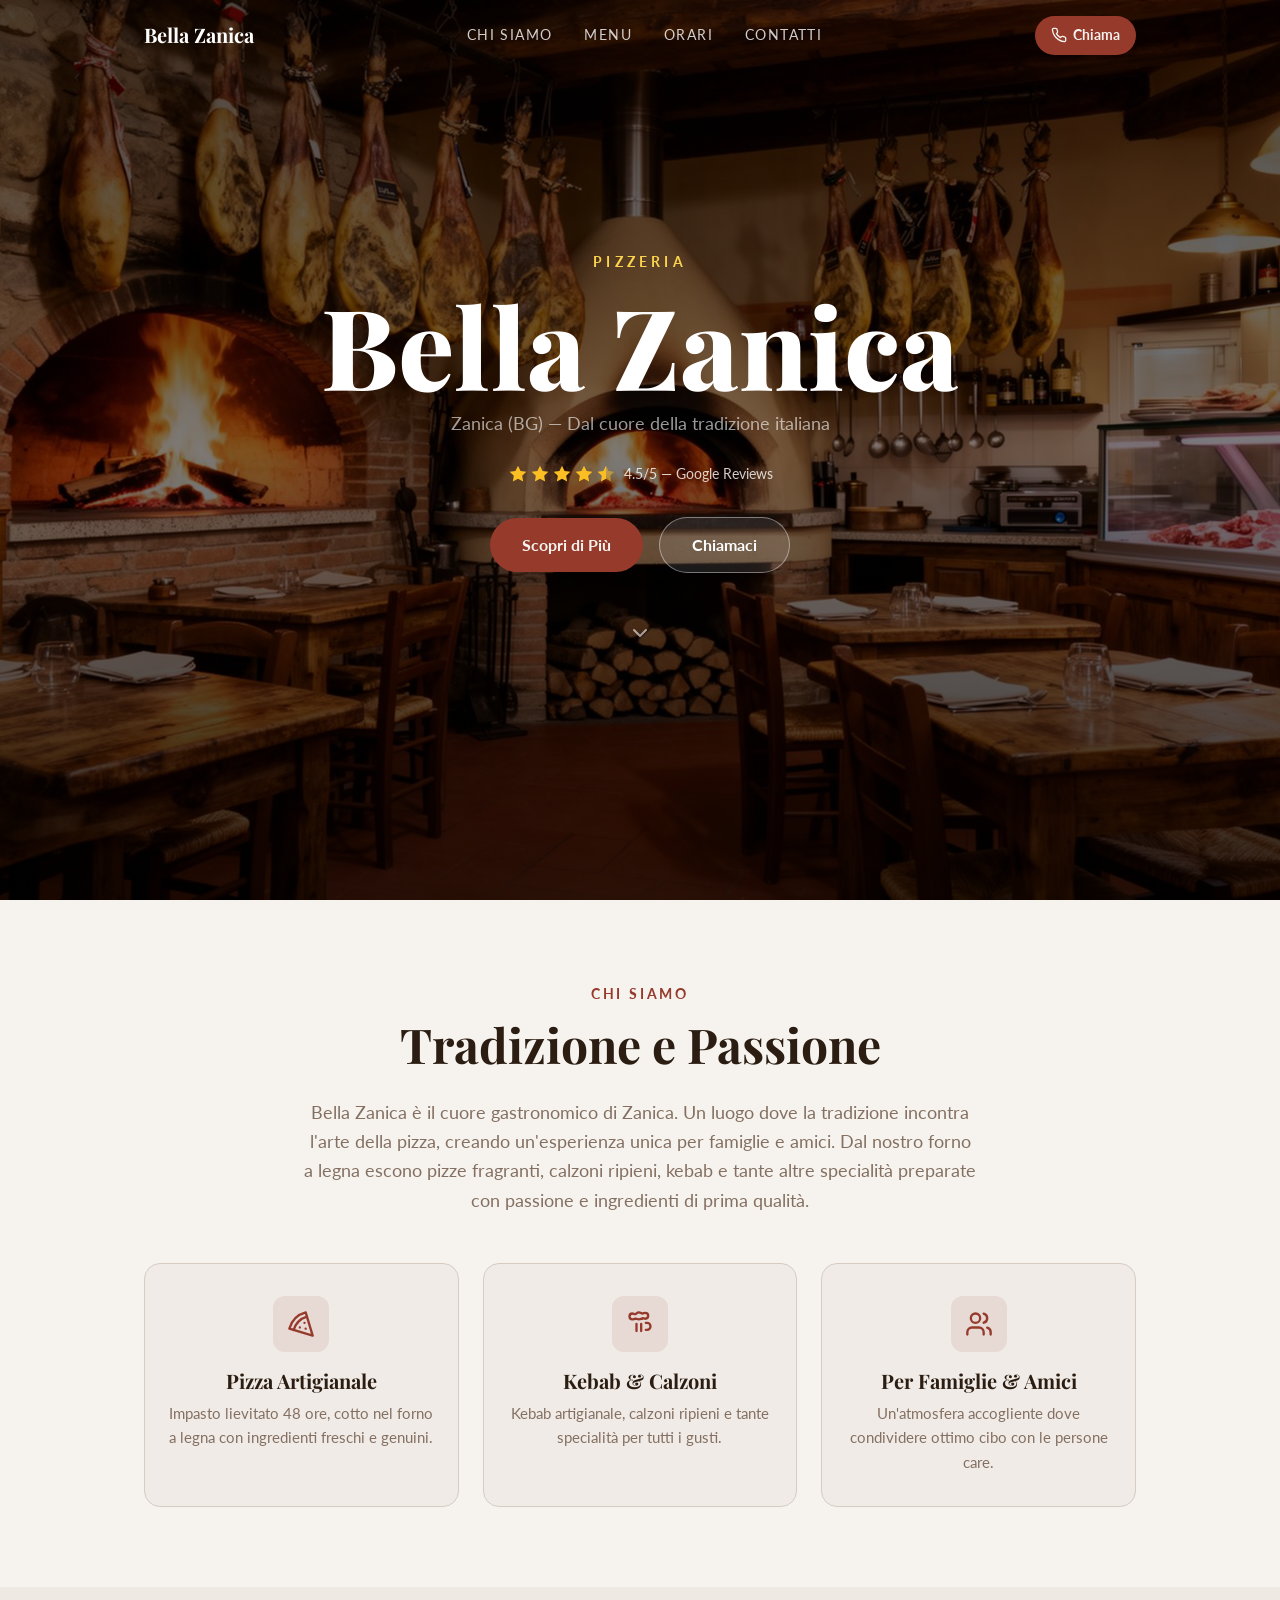
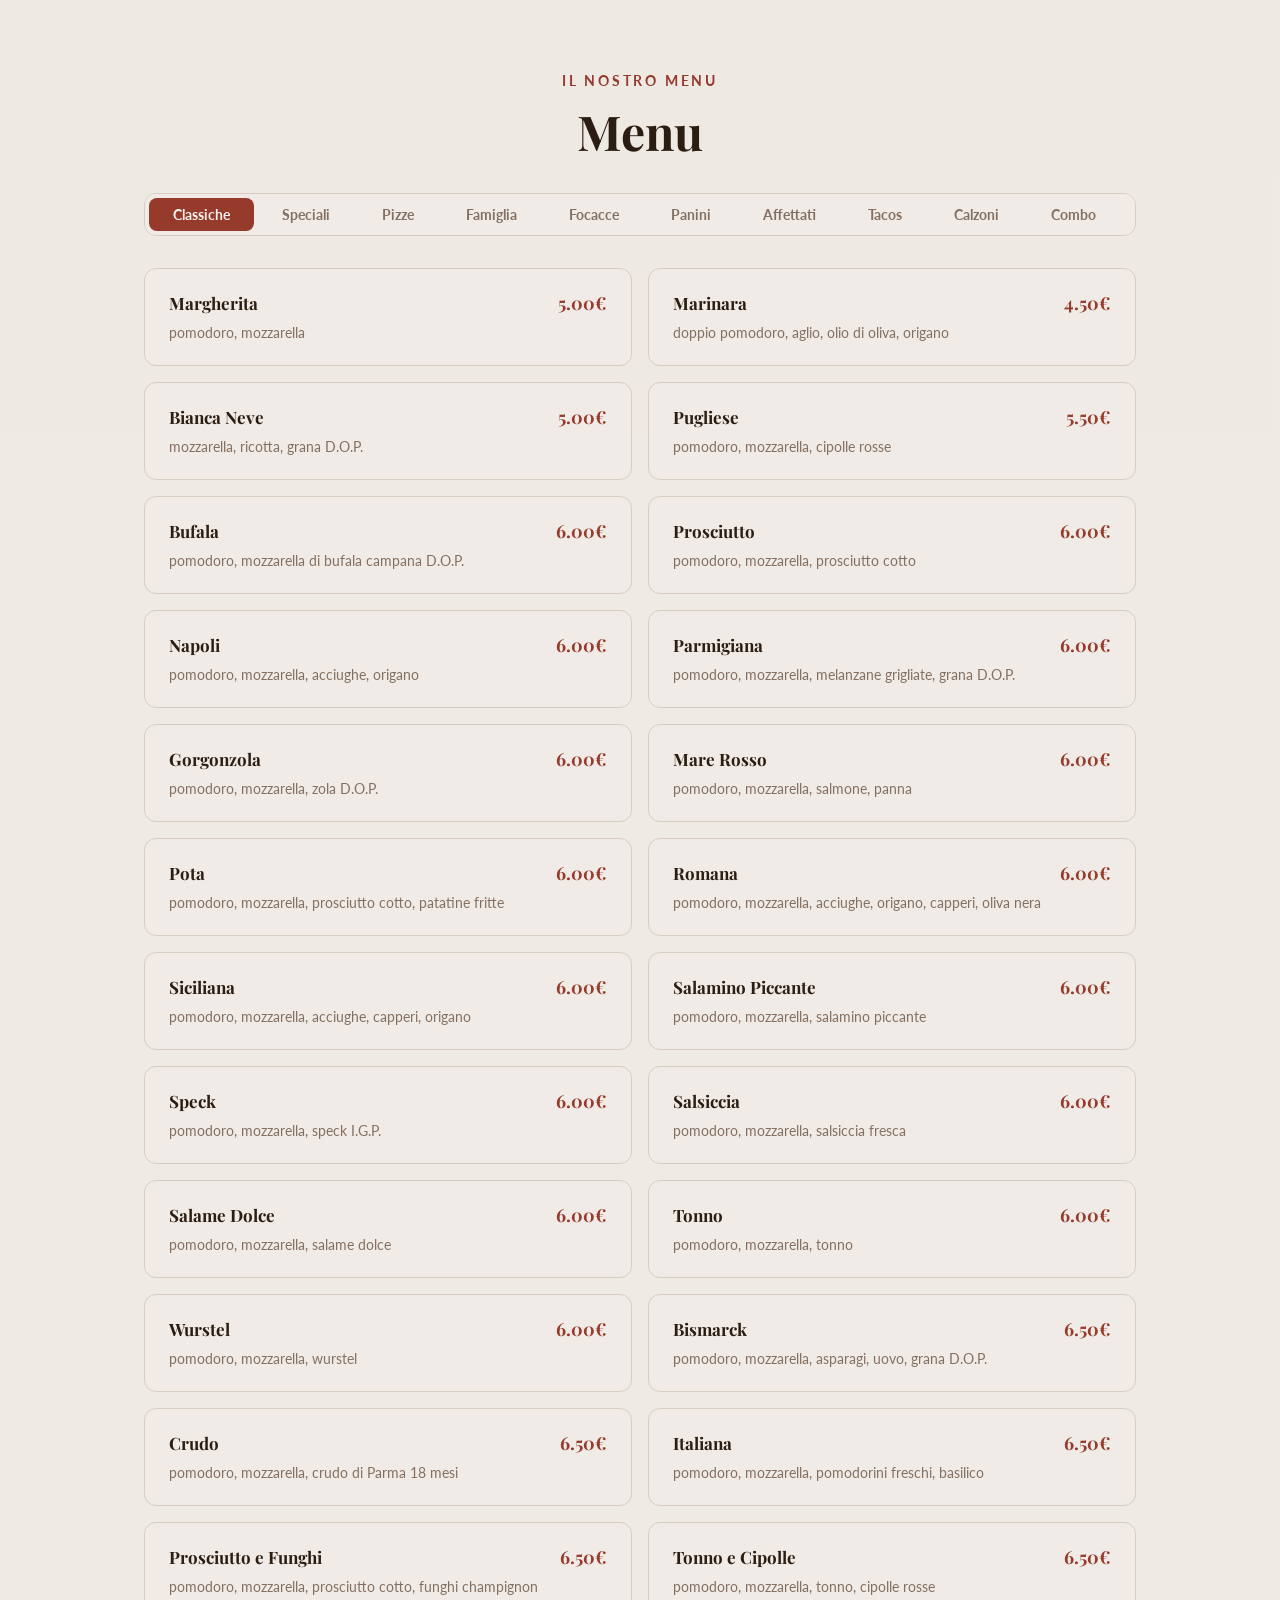
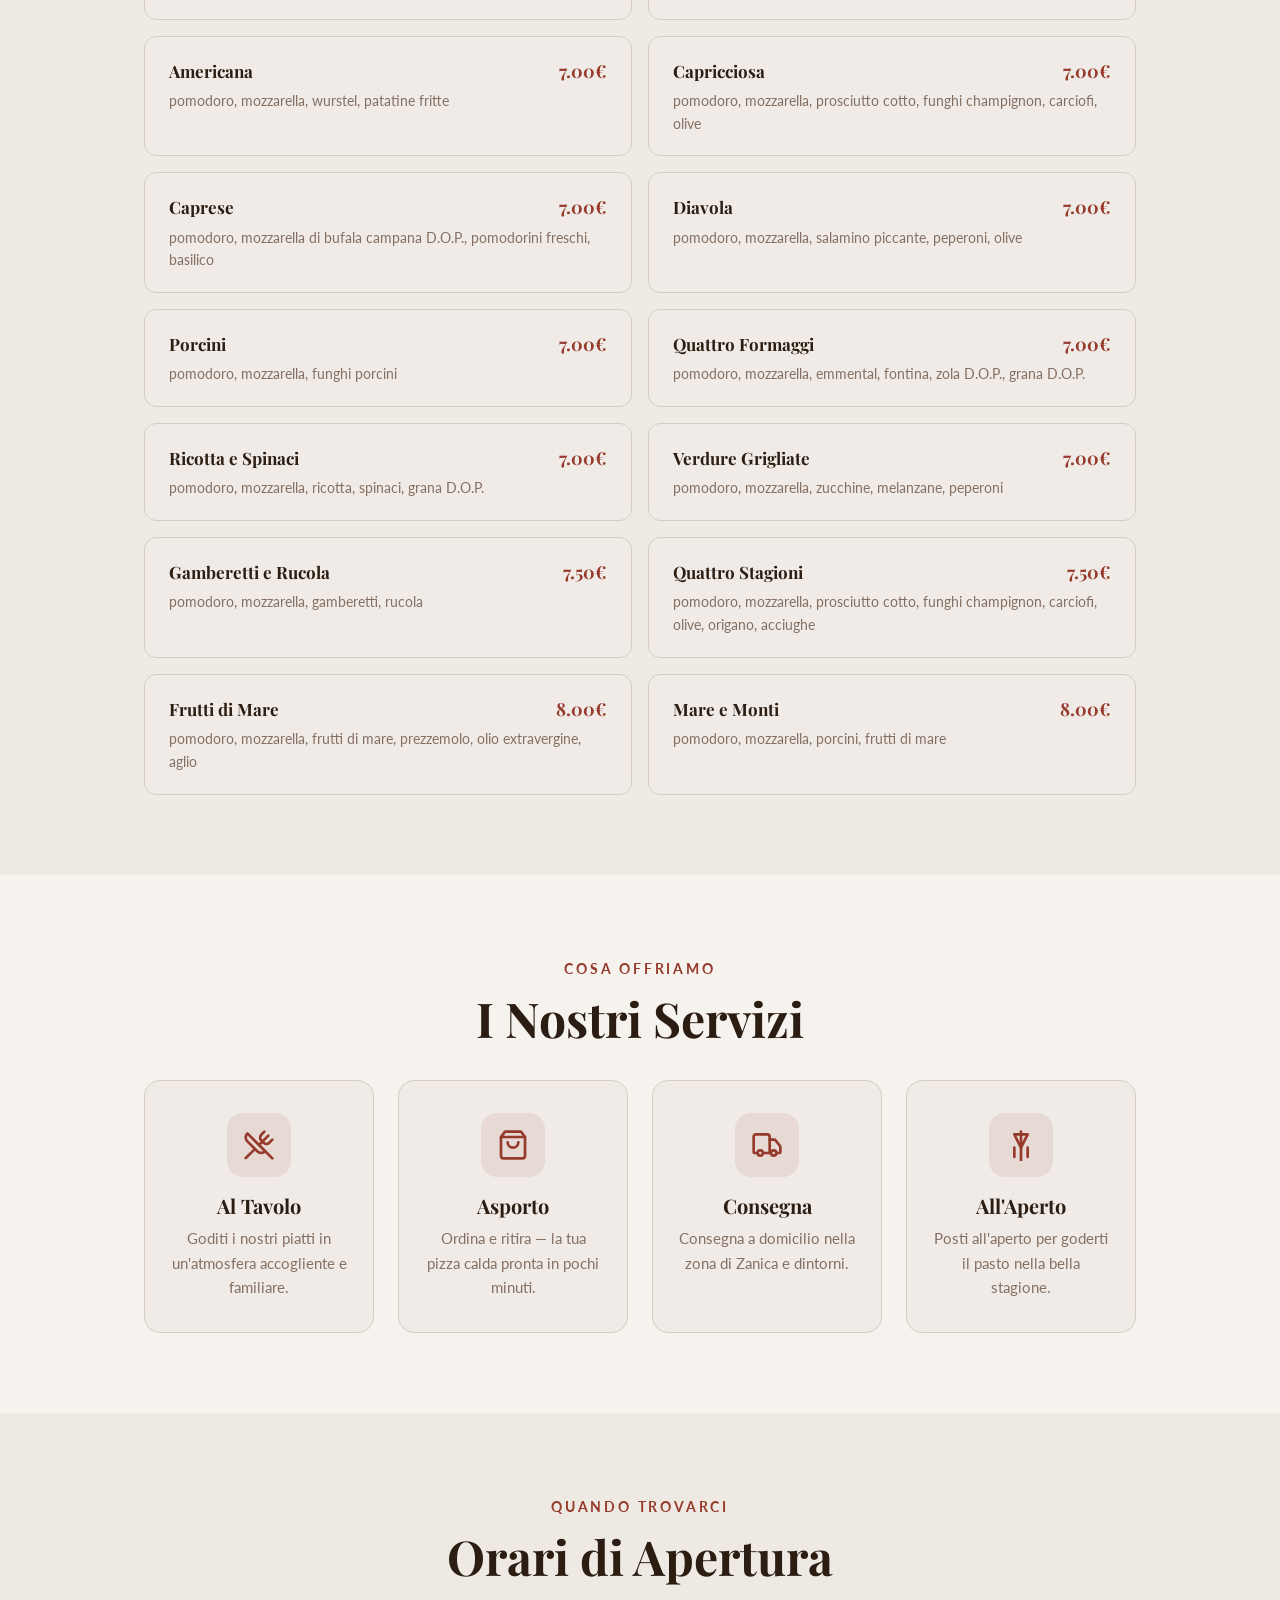
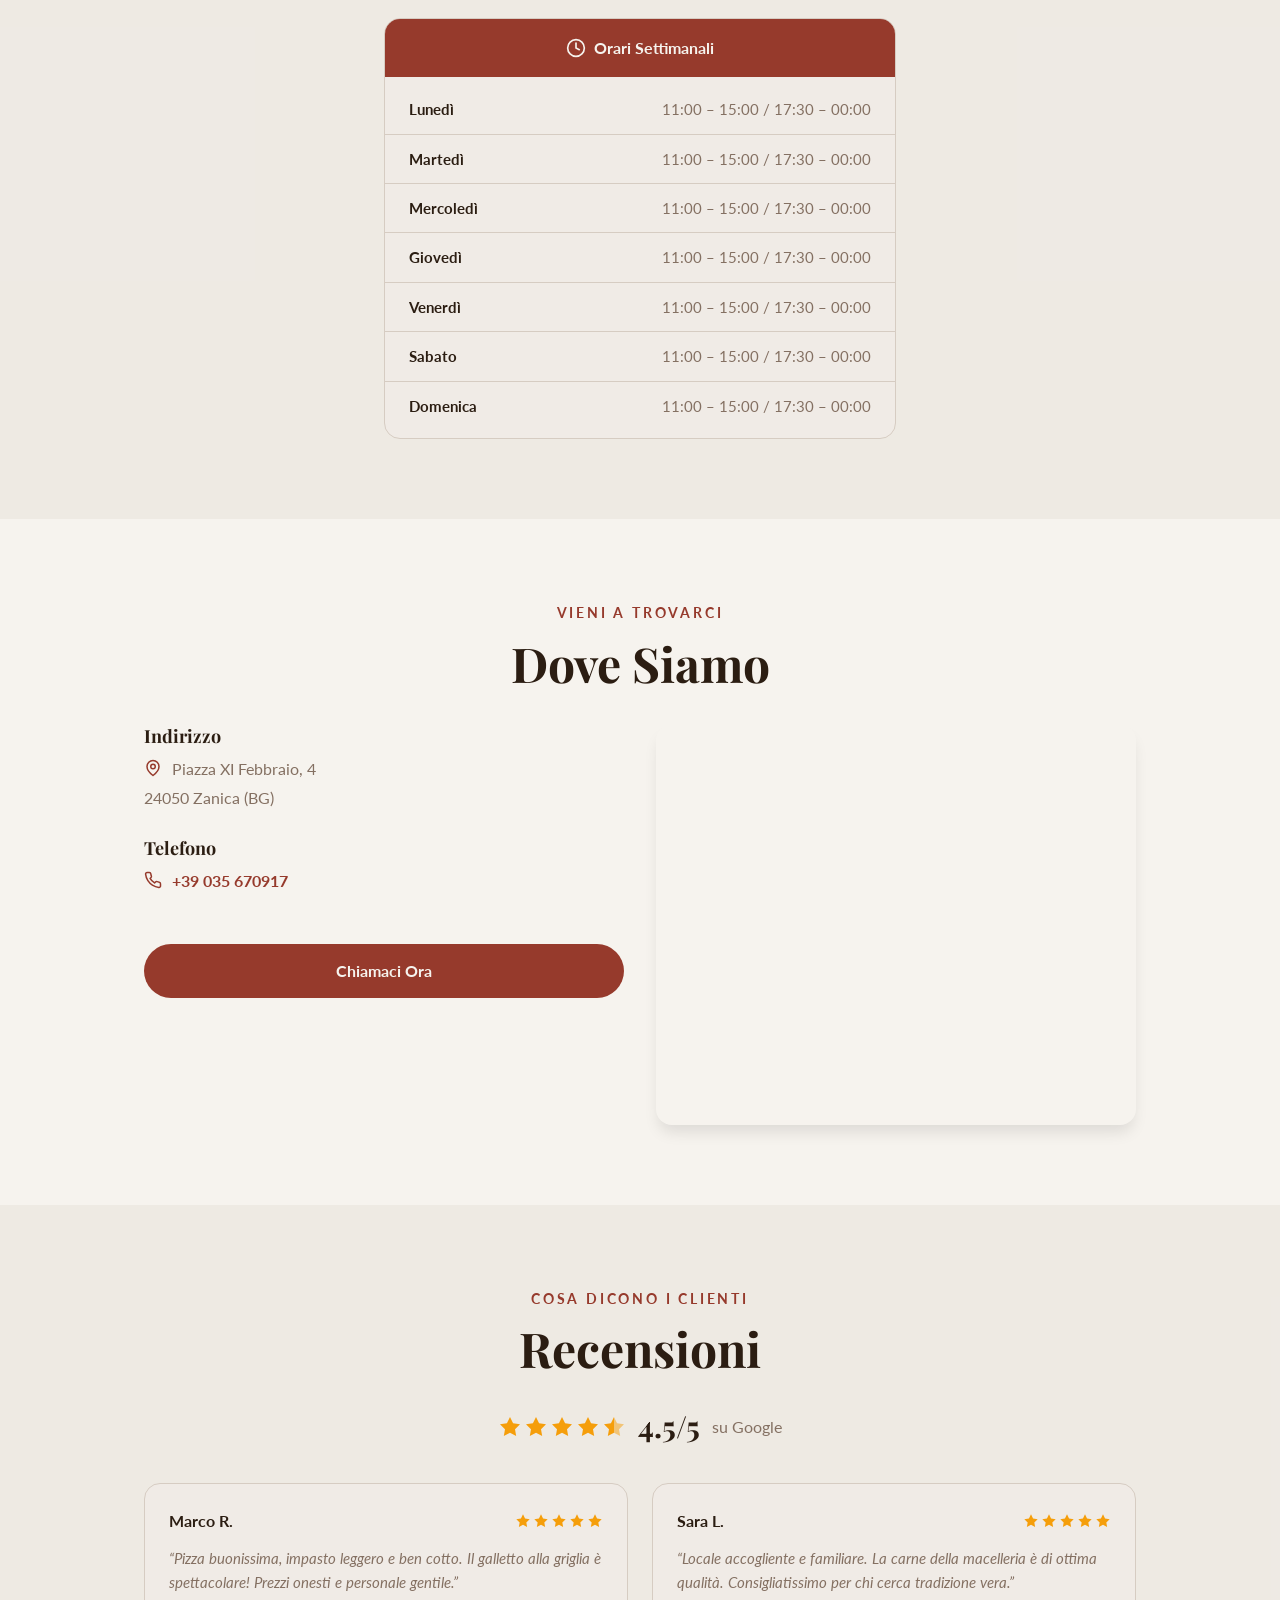
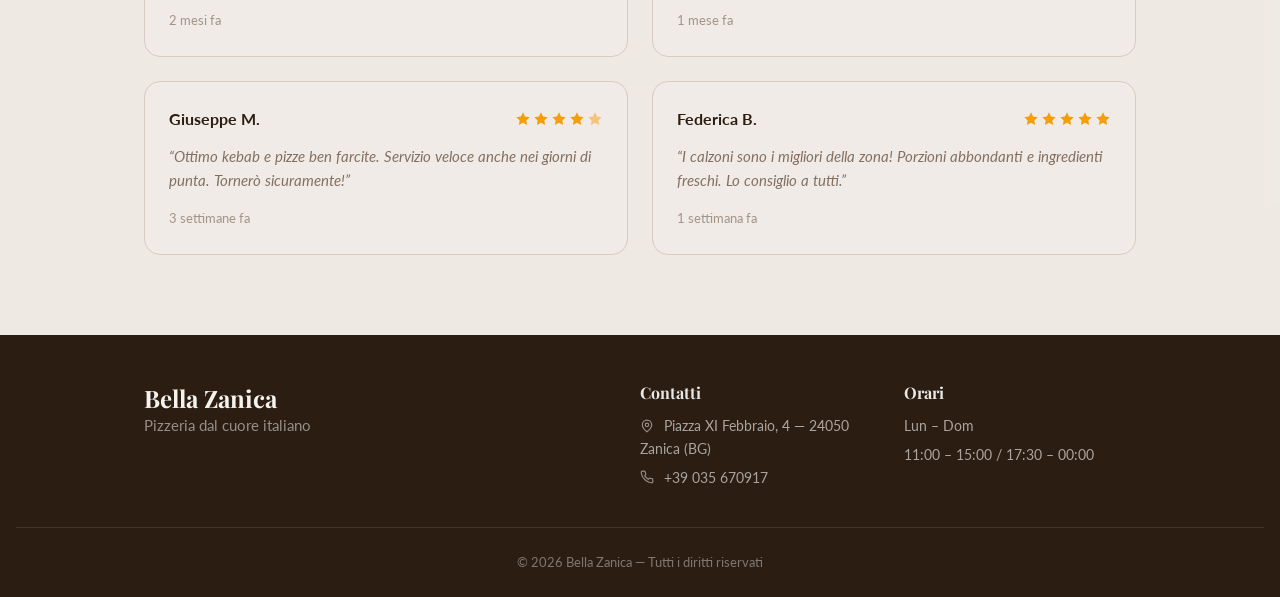
==== index.html @ 93f405da "Add full restaurant menu with 13 tabbed categories Includes pizze classiche, speciali, altre pizze, " ====
<!DOCTYPE html>
<html lang="it">
<head>
  <meta charset="UTF-8" />
  <meta name="viewport" content="width=device-width, initial-scale=1.0" />
  <title>Bella Zanica — Pizzeria a Zanica (BG)</title>
  <meta name="description" content="Bella Zanica: pizzeria a Zanica (BG). Pizza artigianale, kebab, calzoni e specialità italiane. Tel: 035 670917">
  <meta name="author" content="Bella Zanica" />
  <link rel="canonical" href="https://lapiazzettazanica.it" />
  <meta property="og:type" content="website" />
  <meta property="og:title" content="Bella Zanica — Pizzeria a Zanica (BG)">
  <meta property="og:description" content="Bella Zanica: pizzeria a Zanica (BG). Pizza artigianale, kebab, calzoni e specialità italiane. Tel: 035 670917">
  <meta name="twitter:card" content="summary_large_image" />
  <meta name="twitter:title" content="Bella Zanica — Pizzeria a Zanica (BG)">
  <meta name="twitter:description" content="Bella Zanica: pizzeria a Zanica (BG). Pizza artigianale, kebab, calzoni e specialità italiane. Tel: 035 670917">

  <script type="application/ld+json">
  {
    "@context": "https://schema.org",
    "@type": "Restaurant",
    "name": "Bella Zanica",
    "address": {
      "@type": "PostalAddress",
      "streetAddress": "Piazza XI Febbraio, 4",
      "addressLocality": "Zanica",
      "postalCode": "24050",
      "addressRegion": "BG",
      "addressCountry": "IT"
    },
    "telephone": "+39035670917",
    "servesCuisine": ["Italian", "Pizza", "Kebab", "Calzone"],
    "priceRange": "€",
    "aggregateRating": {
      "@type": "AggregateRating",
      "ratingValue": "4.5",
      "bestRating": "5",
      "ratingCount": "150"
    }
  }
  </script>

  <link rel="preconnect" href="https://fonts.googleapis.com">
  <link rel="preconnect" href="https://fonts.gstatic.com" crossorigin>
  <link href="https://fonts.googleapis.com/css2?family=Playfair+Display:ital,wght@0,400;0,600;0,700;0,800;1,400;1,600&family=Lato:wght@300;400;700&display=swap" rel="stylesheet">
  <link rel="stylesheet" href="styles.css">
</head>
<body>
  <!-- Navbar -->
  <nav id="navbar">
    <div class="nav-container">
      <a href="#" class="nav-brand">Bella Zanica</a>
      <div class="nav-links" id="nav-links">
        <a href="#chi-siamo">Chi Siamo</a>
        <a href="#menu">Menu</a>
        <a href="#orari">Orari</a>
        <a href="#contatti">Contatti</a>
      </div>
      <a href="tel:+39035670917" class="nav-cta">
        <svg xmlns="http://www.w3.org/2000/svg" width="16" height="16" viewBox="0 0 24 24" fill="none" stroke="currentColor" stroke-width="2" stroke-linecap="round" stroke-linejoin="round"><path d="M22 16.92v3a2 2 0 0 1-2.18 2 19.79 19.79 0 0 1-8.63-3.07 19.5 19.5 0 0 1-6-6 19.79 19.79 0 0 1-3.07-8.67A2 2 0 0 1 4.11 2h3a2 2 0 0 1 2 1.72 12.84 12.84 0 0 0 .7 2.81 2 2 0 0 1-.45 2.11L8.09 9.91a16 16 0 0 0 6 6l1.27-1.27a2 2 0 0 1 2.11-.45 12.84 12.84 0 0 0 2.81.7A2 2 0 0 1 22 16.92z"/></svg>
        Chiama
      </a>
      <button class="nav-hamburger" id="nav-hamburger" aria-label="Menu">
        <svg xmlns="http://www.w3.org/2000/svg" width="24" height="24" viewBox="0 0 24 24" fill="none" stroke="currentColor" stroke-width="2" stroke-linecap="round" stroke-linejoin="round" id="hamburger-icon"><line x1="4" x2="20" y1="12" y2="12"/><line x1="4" x2="20" y1="6" y2="6"/><line x1="4" x2="20" y1="18" y2="18"/></svg>
        <svg xmlns="http://www.w3.org/2000/svg" width="24" height="24" viewBox="0 0 24 24" fill="none" stroke="currentColor" stroke-width="2" stroke-linecap="round" stroke-linejoin="round" id="close-icon" style="display:none"><path d="M18 6 6 18"/><path d="m6 6 12 12"/></svg>
      </button>
    </div>
    <!-- Mobile Menu -->
    <div class="mobile-menu" id="mobile-menu">
      <a href="#chi-siamo" onclick="closeMobileMenu()">Chi Siamo</a>
      <a href="#menu" onclick="closeMobileMenu()">Menu</a>
      <a href="#orari" onclick="closeMobileMenu()">Orari</a>
      <a href="#contatti" onclick="closeMobileMenu()">Contatti</a>
      <a href="tel:+39035670917" class="mobile-cta" onclick="closeMobileMenu()">
        <svg xmlns="http://www.w3.org/2000/svg" width="16" height="16" viewBox="0 0 24 24" fill="none" stroke="currentColor" stroke-width="2" stroke-linecap="round" stroke-linejoin="round"><path d="M22 16.92v3a2 2 0 0 1-2.18 2 19.79 19.79 0 0 1-8.63-3.07 19.5 19.5 0 0 1-6-6 19.79 19.79 0 0 1-3.07-8.67A2 2 0 0 1 4.11 2h3a2 2 0 0 1 2 1.72 12.84 12.84 0 0 0 .7 2.81 2 2 0 0 1-.45 2.11L8.09 9.91a16 16 0 0 0 6 6l1.27-1.27a2 2 0 0 1 2.11-.45 12.84 12.84 0 0 0 2.81.7A2 2 0 0 1 22 16.92z"/></svg>
        Chiama Ora
      </a>
    </div>
  </nav>

  <!-- Hero Section -->
  <section id="hero" style="background-image: url('hero-bg.jpg');">
    <div class="hero-overlay"></div>
    <div class="hero-content">
      <span class="hero-eyebrow">Pizzeria</span>
      <h1 class="hero-title">Bella Zanica</h1>
      <p class="hero-location">Zanica (BG) &mdash; Dal cuore della tradizione italiana</p>
      <div class="hero-rating">
        <div class="stars">
          <svg class="star-icon filled" viewBox="0 0 24 24"><polygon points="12 2 15.09 8.26 22 9.27 17 14.14 18.18 21.02 12 17.77 5.82 21.02 7 14.14 2 9.27 8.91 8.26 12 2"/></svg>
          <svg class="star-icon filled" viewBox="0 0 24 24"><polygon points="12 2 15.09 8.26 22 9.27 17 14.14 18.18 21.02 12 17.77 5.82 21.02 7 14.14 2 9.27 8.91 8.26 12 2"/></svg>
          <svg class="star-icon filled" viewBox="0 0 24 24"><polygon points="12 2 15.09 8.26 22 9.27 17 14.14 18.18 21.02 12 17.77 5.82 21.02 7 14.14 2 9.27 8.91 8.26 12 2"/></svg>
          <svg class="star-icon filled" viewBox="0 0 24 24"><polygon points="12 2 15.09 8.26 22 9.27 17 14.14 18.18 21.02 12 17.77 5.82 21.02 7 14.14 2 9.27 8.91 8.26 12 2"/></svg>
          <svg class="star-icon half" viewBox="0 0 24 24"><defs><linearGradient id="half-star"><stop offset="50%" stop-color="#fbbf24"/><stop offset="50%" stop-color="#fbbf2480"/></linearGradient></defs><polygon fill="url(#half-star)" points="12 2 15.09 8.26 22 9.27 17 14.14 18.18 21.02 12 17.77 5.82 21.02 7 14.14 2 9.27 8.91 8.26 12 2"/></svg>
        </div>
        <span>4.5/5 &mdash; Google Reviews</span>
      </div>
      <div class="hero-buttons">
        <a href="#chi-siamo" class="btn btn-primary btn-lg">Scopri di Pi&ugrave;</a>
        <a href="tel:+39035670917" class="btn btn-outline btn-lg">Chiamaci</a>
      </div>
      <a href="#chi-siamo" class="hero-scroll-down" aria-label="Scorri">
        <svg xmlns="http://www.w3.org/2000/svg" width="24" height="24" viewBox="0 0 24 24" fill="none" stroke="currentColor" stroke-width="2" stroke-linecap="round" stroke-linejoin="round"><path d="m6 9 6 6 6-6"/></svg>
      </a>
    </div>
  </section>

  <!-- Chi Siamo -->
  <section id="chi-siamo" class="section">
    <div class="container">
      <span class="eyebrow">Chi Siamo</span>
      <h2>Tradizione e Passione</h2>
      <p class="section-text">Bella Zanica &egrave; il cuore gastronomico di Zanica. Un luogo dove la tradizione incontra l'arte della pizza, creando un'esperienza unica per famiglie e amici. Dal nostro forno a legna escono pizze fragranti, calzoni ripieni, kebab e tante altre specialit&agrave; preparate con passione e ingredienti di prima qualit&agrave;.</p>
      <div class="features-grid">
        <div class="feature-card">
          <div class="feature-icon">
            <svg xmlns="http://www.w3.org/2000/svg" width="28" height="28" viewBox="0 0 24 24" fill="none" stroke="currentColor" stroke-width="2" stroke-linecap="round" stroke-linejoin="round"><path d="M15 11h.01"/><path d="M11 15h.01"/><path d="M16 16h.01"/><path d="m2 16 20 6-6-20A20 20 0 0 0 2 16"/><path d="M5.71 17.11a17.04 17.04 0 0 1 11.4-11.4"/></svg>
          </div>
          <h3>Pizza Artigianale</h3>
          <p>Impasto lievitato 48 ore, cotto nel forno a legna con ingredienti freschi e genuini.</p>
        </div>
        <div class="feature-card">
          <div class="feature-icon">
            <svg xmlns="http://www.w3.org/2000/svg" width="28" height="28" viewBox="0 0 24 24" fill="none" stroke="currentColor" stroke-width="2" stroke-linecap="round" stroke-linejoin="round"><path d="M17 11h1a3 3 0 0 1 0 6h-1"/><path d="M9 12v6"/><path d="M13 12v6"/><path d="M14 7.5c-1 0-1.44.5-3 .5s-2-.5-3-.5-1.72.5-2.5.5a2.5 2.5 0 0 1 0-5c.78 0 1.57.5 2.5.5S9.44 2 11 2s2 1 3 1 1.5-.5 2.5-.5a2.5 2.5 0 0 1 0 5c-1 0-1.5-.5-2.5-.5Z"/></svg>
          </div>
          <h3>Kebab &amp; Calzoni</h3>
          <p>Kebab artigianale, calzoni ripieni e tante specialit&agrave; per tutti i gusti.</p>
        </div>
        <div class="feature-card">
          <div class="feature-icon">
            <svg xmlns="http://www.w3.org/2000/svg" width="28" height="28" viewBox="0 0 24 24" fill="none" stroke="currentColor" stroke-width="2" stroke-linecap="round" stroke-linejoin="round"><path d="M16 21v-2a4 4 0 0 0-4-4H6a4 4 0 0 0-4 4v2"/><circle cx="9" cy="7" r="4"/><path d="M22 21v-2a4 4 0 0 0-3-3.87"/><path d="M16 3.13a4 4 0 0 1 0 7.75"/></svg>
          </div>
          <h3>Per Famiglie &amp; Amici</h3>
          <p>Un'atmosfera accogliente dove condividere ottimo cibo con le persone care.</p>
        </div>
      </div>
    </div>
  </section>

  <!-- Menu -->
  <section id="menu" class="section section-muted">
    <div class="container">
      <span class="eyebrow">Il Nostro Menu</span>
      <h2>Menu</h2>
      <div class="tabs">
        <div class="tab-list tab-list-scroll">
          <button class="tab-btn active" data-tab="classiche">Classiche</button>
          <button class="tab-btn" data-tab="speciali">Speciali</button>
          <button class="tab-btn" data-tab="pizze">Pizze</button>
          <button class="tab-btn" data-tab="famiglia">Famiglia</button>
          <button class="tab-btn" data-tab="focacce">Focacce</button>
          <button class="tab-btn" data-tab="panini">Panini</button>
          <button class="tab-btn" data-tab="affettati">Affettati</button>
          <button class="tab-btn" data-tab="tacos">Tacos</button>
          <button class="tab-btn" data-tab="calzoni">Calzoni</button>
          <button class="tab-btn" data-tab="combo">Combo</button>
          <button class="tab-btn" data-tab="fritture">Fritture</button>
          <button class="tab-btn" data-tab="dessert">Dessert</button>
          <button class="tab-btn" data-tab="bibite">Bibite</button>
        </div>

        <!-- Pizze Classiche -->
        <div class="tab-content active" id="tab-classiche">
          <div class="menu-grid">
            <div class="menu-item">
              <div class="menu-item-header"><h4>Margherita</h4><span class="menu-price">5.00&euro;</span></div>
              <p>pomodoro, mozzarella</p>
            </div>
            <div class="menu-item">
              <div class="menu-item-header"><h4>Marinara</h4><span class="menu-price">4.50&euro;</span></div>
              <p>doppio pomodoro, aglio, olio di oliva, origano</p>
            </div>
            <div class="menu-item">
              <div class="menu-item-header"><h4>Bianca Neve</h4><span class="menu-price">5.00&euro;</span></div>
              <p>mozzarella, ricotta, grana D.O.P.</p>
            </div>
            <div class="menu-item">
              <div class="menu-item-header"><h4>Pugliese</h4><span class="menu-price">5.50&euro;</span></div>
              <p>pomodoro, mozzarella, cipolle rosse</p>
            </div>
            <div class="menu-item">
              <div class="menu-item-header"><h4>Bufala</h4><span class="menu-price">6.00&euro;</span></div>
              <p>pomodoro, mozzarella di bufala campana D.O.P.</p>
            </div>
            <div class="menu-item">
              <div class="menu-item-header"><h4>Prosciutto</h4><span class="menu-price">6.00&euro;</span></div>
              <p>pomodoro, mozzarella, prosciutto cotto</p>
            </div>
            <div class="menu-item">
              <div class="menu-item-header"><h4>Napoli</h4><span class="menu-price">6.00&euro;</span></div>
              <p>pomodoro, mozzarella, acciughe, origano</p>
            </div>
            <div class="menu-item">
              <div class="menu-item-header"><h4>Parmigiana</h4><span class="menu-price">6.00&euro;</span></div>
              <p>pomodoro, mozzarella, melanzane grigliate, grana D.O.P.</p>
            </div>
            <div class="menu-item">
              <div class="menu-item-header"><h4>Gorgonzola</h4><span class="menu-price">6.00&euro;</span></div>
              <p>pomodoro, mozzarella, zola D.O.P.</p>
            </div>
            <div class="menu-item">
              <div class="menu-item-header"><h4>Mare Rosso</h4><span class="menu-price">6.00&euro;</span></div>
              <p>pomodoro, mozzarella, salmone, panna</p>
            </div>
            <div class="menu-item">
              <div class="menu-item-header"><h4>Pota</h4><span class="menu-price">6.00&euro;</span></div>
              <p>pomodoro, mozzarella, prosciutto cotto, patatine fritte</p>
            </div>
            <div class="menu-item">
              <div class="menu-item-header"><h4>Romana</h4><span class="menu-price">6.00&euro;</span></div>
              <p>pomodoro, mozzarella, acciughe, origano, capperi, oliva nera</p>
            </div>
            <div class="menu-item">
              <div class="menu-item-header"><h4>Siciliana</h4><span class="menu-price">6.00&euro;</span></div>
              <p>pomodoro, mozzarella, acciughe, capperi, origano</p>
            </div>
            <div class="menu-item">
              <div class="menu-item-header"><h4>Salamino Piccante</h4><span class="menu-price">6.00&euro;</span></div>
              <p>pomodoro, mozzarella, salamino piccante</p>
            </div>
            <div class="menu-item">
              <div class="menu-item-header"><h4>Speck</h4><span class="menu-price">6.00&euro;</span></div>
              <p>pomodoro, mozzarella, speck I.G.P.</p>
            </div>
            <div class="menu-item">
              <div class="menu-item-header"><h4>Salsiccia</h4><span class="menu-price">6.00&euro;</span></div>
              <p>pomodoro, mozzarella, salsiccia fresca</p>
            </div>
            <div class="menu-item">
              <div class="menu-item-header"><h4>Salame Dolce</h4><span class="menu-price">6.00&euro;</span></div>
              <p>pomodoro, mozzarella, salame dolce</p>
            </div>
            <div class="menu-item">
              <div class="menu-item-header"><h4>Tonno</h4><span class="menu-price">6.00&euro;</span></div>
              <p>pomodoro, mozzarella, tonno</p>
            </div>
            <div class="menu-item">
              <div class="menu-item-header"><h4>Wurstel</h4><span class="menu-price">6.00&euro;</span></div>
              <p>pomodoro, mozzarella, wurstel</p>
            </div>
            <div class="menu-item">
              <div class="menu-item-header"><h4>Bismarck</h4><span class="menu-price">6.50&euro;</span></div>
              <p>pomodoro, mozzarella, asparagi, uovo, grana D.O.P.</p>
            </div>
            <div class="menu-item">
              <div class="menu-item-header"><h4>Crudo</h4><span class="menu-price">6.50&euro;</span></div>
              <p>pomodoro, mozzarella, crudo di Parma 18 mesi</p>
            </div>
            <div class="menu-item">
              <div class="menu-item-header"><h4>Italiana</h4><span class="menu-price">6.50&euro;</span></div>
              <p>pomodoro, mozzarella, pomodorini freschi, basilico</p>
            </div>
            <div class="menu-item">
              <div class="menu-item-header"><h4>Prosciutto e Funghi</h4><span class="menu-price">6.50&euro;</span></div>
              <p>pomodoro, mozzarella, prosciutto cotto, funghi champignon</p>
            </div>
            <div class="menu-item">
              <div class="menu-item-header"><h4>Tonno e Cipolle</h4><span class="menu-price">6.50&euro;</span></div>
              <p>pomodoro, mozzarella, tonno, cipolle rosse</p>
            </div>
            <div class="menu-item">
              <div class="menu-item-header"><h4>Americana</h4><span class="menu-price">7.00&euro;</span></div>
              <p>pomodoro, mozzarella, wurstel, patatine fritte</p>
            </div>
            <div class="menu-item">
              <div class="menu-item-header"><h4>Capricciosa</h4><span class="menu-price">7.00&euro;</span></div>
              <p>pomodoro, mozzarella, prosciutto cotto, funghi champignon, carciofi, olive</p>
            </div>
            <div class="menu-item">
              <div class="menu-item-header"><h4>Caprese</h4><span class="menu-price">7.00&euro;</span></div>
              <p>pomodoro, mozzarella di bufala campana D.O.P., pomodorini freschi, basilico</p>
            </div>
            <div class="menu-item">
              <div class="menu-item-header"><h4>Diavola</h4><span class="menu-price">7.00&euro;</span></div>
              <p>pomodoro, mozzarella, salamino piccante, peperoni, olive</p>
            </div>
            <div class="menu-item">
              <div class="menu-item-header"><h4>Porcini</h4><span class="menu-price">7.00&euro;</span></div>
              <p>pomodoro, mozzarella, funghi porcini</p>
            </div>
            <div class="menu-item">
              <div class="menu-item-header"><h4>Quattro Formaggi</h4><span class="menu-price">7.00&euro;</span></div>
              <p>pomodoro, mozzarella, emmental, fontina, zola D.O.P., grana D.O.P.</p>
            </div>
            <div class="menu-item">
              <div class="menu-item-header"><h4>Ricotta e Spinaci</h4><span class="menu-price">7.00&euro;</span></div>
              <p>pomodoro, mozzarella, ricotta, spinaci, grana D.O.P.</p>
            </div>
            <div class="menu-item">
              <div class="menu-item-header"><h4>Verdure Grigliate</h4><span class="menu-price">7.00&euro;</span></div>
              <p>pomodoro, mozzarella, zucchine, melanzane, peperoni</p>
            </div>
            <div class="menu-item">
              <div class="menu-item-header"><h4>Gamberetti e Rucola</h4><span class="menu-price">7.50&euro;</span></div>
              <p>pomodoro, mozzarella, gamberetti, rucola</p>
            </div>
            <div class="menu-item">
              <div class="menu-item-header"><h4>Quattro Stagioni</h4><span class="menu-price">7.50&euro;</span></div>
              <p>pomodoro, mozzarella, prosciutto cotto, funghi champignon, carciofi, olive, origano, acciughe</p>
            </div>
            <div class="menu-item">
              <div class="menu-item-header"><h4>Frutti di Mare</h4><span class="menu-price">8.00&euro;</span></div>
              <p>pomodoro, mozzarella, frutti di mare, prezzemolo, olio extravergine, aglio</p>
            </div>
            <div class="menu-item">
              <div class="menu-item-header"><h4>Mare e Monti</h4><span class="menu-price">8.00&euro;</span></div>
              <p>pomodoro, mozzarella, porcini, frutti di mare</p>
            </div>
          </div>
        </div>

        <!-- Pizze Speciali -->
        <div class="tab-content" id="tab-speciali">
          <div class="menu-grid">
            <div class="menu-item">
              <div class="menu-item-header"><h4>Bing</h4><span class="menu-price">6.00&euro;</span></div>
              <p>pomodoro, mozzarella, patatine fritte, ketchup</p>
            </div>
            <div class="menu-item">
              <div class="menu-item-header"><h4>Abate</h4><span class="menu-price">6.50&euro;</span></div>
              <p>pomodoro, mozzarella, salsiccia fresca, patatine fritte</p>
            </div>
            <div class="menu-item">
              <div class="menu-item-header"><h4>Bergamasca</h4><span class="menu-price">7.00&euro;</span></div>
              <p>pomodoro, mozzarella, zola D.O.P., pancetta</p>
            </div>
            <div class="menu-item">
              <div class="menu-item-header"><h4>Brie e Speck</h4><span class="menu-price">7.00&euro;</span></div>
              <p>pomodoro, mozzarella, speck I.G.P., brie</p>
            </div>
            <div class="menu-item">
              <div class="menu-item-header"><h4>Cime di Rapa</h4><span class="menu-price">7.00&euro;</span></div>
              <p>pomodoro, mozzarella, friarielli, salsiccia fresca</p>
            </div>
            <div class="menu-item">
              <div class="menu-item-header"><h4>Fantasia</h4><span class="menu-price">7.50&euro;</span></div>
              <p>pomodoro, mozzarella, brie, speck I.G.P., porcini, grana</p>
            </div>
            <div class="menu-item">
              <div class="menu-item-header"><h4>Liguria</h4><span class="menu-price">7.50&euro;</span></div>
              <p>mozzarella, pesto, burrata D.O.P., pomodorini freschi</p>
            </div>
            <div class="menu-item">
              <div class="menu-item-header"><h4>Lucana</h4><span class="menu-price">7.50&euro;</span></div>
              <p>pomodoro, mozzarella, pancetta, porcini, taleggio, grana D.O.P.</p>
            </div>
            <div class="menu-item">
              <div class="menu-item-header"><h4>Amatriciana</h4><span class="menu-price">8.00&euro;</span></div>
              <p>pomodoro, mozzarella, pancetta, uovo, panna</p>
            </div>
            <div class="menu-item">
              <div class="menu-item-header"><h4>Atalanta</h4><span class="menu-price">8.00&euro;</span></div>
              <p>pomodoro, mozzarella, carciofi, burrata D.O.P., crudo di Parma 18 mesi, grana D.O.P.</p>
            </div>
            <div class="menu-item">
              <div class="menu-item-header"><h4>Cavallo</h4><span class="menu-price">8.00&euro;</span></div>
              <p>pomodoro, mozzarella, porcini, bresaola I.G.P., rucola, grana D.O.P.</p>
            </div>
            <div class="menu-item">
              <div class="menu-item-header"><h4>Delicata</h4><span class="menu-price">8.00&euro;</span></div>
              <p>pomodoro, mozzarella, crudo di Parma 18 mesi, bufala D.O.P., grana, porcini</p>
            </div>
          </div>
        </div>

        <!-- Pizze -->
        <div class="tab-content" id="tab-pizze">
          <div class="menu-grid">
            <div class="menu-item">
              <div class="menu-item-header"><h4>Marconi</h4><span class="menu-price">7.00&euro;</span></div>
              <p>pomodoro, mozzarella, prosciutto, brie, porcini</p>
            </div>
            <div class="menu-item">
              <div class="menu-item-header"><h4>Paesana</h4><span class="menu-price">7.00&euro;</span></div>
              <p>pomodoro, mozzarella, salsiccia fresca, pancetta</p>
            </div>
            <div class="menu-item">
              <div class="menu-item-header"><h4>Polenta</h4><span class="menu-price">7.00&euro;</span></div>
              <p>pomodoro, mozzarella, polenta bergamasca, salsiccia fresca, taleggio</p>
            </div>
            <div class="menu-item">
              <div class="menu-item-header"><h4>P+S+W</h4><span class="menu-price">7.00&euro;</span></div>
              <p>pomodoro, mozzarella, prosciutto, wurstel, salame piccante</p>
            </div>
            <div class="menu-item">
              <div class="menu-item-header"><h4>Spicy</h4><span class="menu-price">7.00&euro;</span></div>
              <p>pomodoro, mozzarella, salame piccante, zola D.O.P., cipolle rosse</p>
            </div>
            <div class="menu-item">
              <div class="menu-item-header"><h4>Stella</h4><span class="menu-price">7.00&euro;</span></div>
              <p>pomodoro, mozzarella, salame dolce, cipolle rosse, peperoni</p>
            </div>
            <div class="menu-item">
              <div class="menu-item-header"><h4>Tirolese</h4><span class="menu-price">7.00&euro;</span></div>
              <p>pomodoro, mozzarella, salsiccia fresca, funghi champignon, cipolle rosse</p>
            </div>
            <div class="menu-item">
              <div class="menu-item-header"><h4>Trevisana</h4><span class="menu-price">7.00&euro;</span></div>
              <p>pomodoro, mozzarella, trevisana, zola D.O.P.</p>
            </div>
            <div class="menu-item">
              <div class="menu-item-header"><h4>Zanica</h4><span class="menu-price">7.00&euro;</span></div>
              <p>pomodoro, mozzarella, prosciutto cotto, funghi, salame piccante, carciofi, olive</p>
            </div>
            <div class="menu-item">
              <div class="menu-item-header"><h4>Zola e Pere o Mele</h4><span class="menu-price">7.00&euro;</span></div>
              <p>mozzarella, zola D.O.P., noci, pere o mele</p>
            </div>
            <div class="menu-item">
              <div class="menu-item-header"><h4>Nilo</h4><span class="menu-price">7.50&euro;</span></div>
              <p>pomodoro, mozzarella, crudo di Parma 18 mesi, scamorza, rucola, grana D.O.P.</p>
            </div>
            <div class="menu-item">
              <div class="menu-item-header"><h4>Primavera</h4><span class="menu-price">7.50&euro;</span></div>
              <p>pomodoro, mozzarella, speck, grana D.O.P., rucola, pomodorini freschi</p>
            </div>
            <div class="menu-item">
              <div class="menu-item-header"><h4>Quattro Salumi</h4><span class="menu-price">7.50&euro;</span></div>
              <p>pomodoro, mozzarella, prosciutto, pancetta arrotolata, wurstel, salame piccante</p>
            </div>
            <div class="menu-item">
              <div class="menu-item-header"><h4>Shawerma</h4><span class="menu-price">7.50&euro;</span></div>
              <p>pomodoro, mozzarella, kebab, peperoni, salame piccante, salsa piccante</p>
            </div>
            <div class="menu-item">
              <div class="menu-item-header"><h4>Violetta</h4><span class="menu-price">7.50&euro;</span></div>
              <p>pomodoro, mozzarella, trevisana, salame piccante, zola D.O.P., cipolle rosse</p>
            </div>
            <div class="menu-item">
              <div class="menu-item-header"><h4>Masha</h4><span class="menu-price">8.00&euro;</span></div>
              <p>mozzarella, gamberetti, zucchine, salmone, rucola</p>
            </div>
            <div class="menu-item">
              <div class="menu-item-header"><h4>Mortadella</h4><span class="menu-price">8.00&euro;</span></div>
              <p>mozzarella, mortadella, burrata D.O.P., pesto di pistacchio, grana</p>
            </div>
            <div class="menu-item">
              <div class="menu-item-header"><h4>Pizza Kebab</h4><span class="menu-price">8.00&euro;</span></div>
              <p>pomodoro, mozzarella, kebab, cipolle rosse, insalata, patatine fritte, salsa piccante, salsa yogurt</p>
            </div>
            <div class="menu-item">
              <div class="menu-item-header"><h4>Saporita</h4><span class="menu-price">8.00&euro;</span></div>
              <p>mozzarella, crudo di Parma 18 mesi, ricotta, spinaci, grana</p>
            </div>
            <div class="menu-item">
              <div class="menu-item-header"><h4>Valtellina</h4><span class="menu-price">8.00&euro;</span></div>
              <p>pomodoro, mozzarella, bresaola I.G.P., rucola, grana</p>
            </div>
          </div>
        </div>

        <!-- Pizze Famiglia -->
        <div class="tab-content" id="tab-famiglia">
          <div class="menu-grid">
            <div class="menu-item">
              <div class="menu-item-header"><h4>Margherita</h4><span class="menu-price">15.00&euro;</span></div>
            </div>
            <div class="menu-item">
              <div class="menu-item-header"><h4>Farcita</h4><span class="menu-price">19.00&euro;</span></div>
            </div>
            <div class="menu-item">
              <div class="menu-item-header"><h4>Kebab</h4><span class="menu-price">19.00&euro;</span></div>
            </div>
            <div class="menu-item">
              <div class="menu-item-header"><h4>Capricciosa</h4><span class="menu-price">19.00&euro;</span></div>
            </div>
          </div>
        </div>

        <!-- Focacce -->
        <div class="tab-content" id="tab-focacce">
          <div class="menu-grid">
            <div class="menu-item">
              <div class="menu-item-header"><h4>Focaccia Liscia</h4><span class="menu-price">4.00&euro;</span></div>
              <p>olio d&rsquo;oliva, sale, origano</p>
            </div>
            <div class="menu-item">
              <div class="menu-item-header"><h4>Focaccia Primavera</h4><span class="menu-price">5.00&euro;</span></div>
              <p>bufala D.O.P., pomodori freschi, rucola, grana (aggiunta a fine cottura)</p>
            </div>
            <div class="menu-item">
              <div class="menu-item-header"><h4>Focaccia Salumi</h4><span class="menu-price">5.00&euro;</span></div>
              <p>focaccia liscia, salume a scelta, rucola, grana (aggiunta a fine cottura)</p>
            </div>
          </div>
        </div>

        <!-- Panino o Piadina -->
        <div class="tab-content" id="tab-panini">
          <div class="menu-grid">
            <div class="menu-item">
              <div class="menu-item-header"><h4>Panino Hotdog</h4><span class="menu-price">3.50&euro;</span></div>
              <p>hotdog, ketchup, maionese</p>
            </div>
            <div class="menu-item">
              <div class="menu-item-header"><h4>Panino Falafel</h4><span class="menu-price">4.50&euro;</span></div>
              <p>pane della pizza, falafel, insalata, pomodoro, cipolle, salsa rosa</p>
            </div>
            <div class="menu-item">
              <div class="menu-item-header"><h4>Panino Kebab</h4><span class="menu-price">5.00&euro;</span></div>
              <p>pane della pizza, carne di pollo/tacchino, insalata, patatine, pomodoro, cipolle, salsa piccante, salsa rosa, salsa yogurt</p>
            </div>
            <div class="menu-item">
              <div class="menu-item-header"><h4>Panino Hamburger</h4><span class="menu-price">5.00&euro;</span></div>
              <p>formaggio, pomodoro, insalata, ketchup, maionese</p>
            </div>
            <div class="menu-item">
              <div class="menu-item-header"><h4>Kebab Box</h4><span class="menu-price">5.00&euro;</span></div>
              <p>carne di pollo/tacchino, patatine, salsa</p>
            </div>
            <div class="menu-item">
              <div class="menu-item-header"><h4>Piadina Falafel</h4><span class="menu-price">5.00&euro;</span></div>
              <p>piadina, falafel, insalata, pomodoro, cipolle, salsa rosa</p>
            </div>
            <div class="menu-item">
              <div class="menu-item-header"><h4>Piadina Kebab</h4><span class="menu-price">6.00&euro;</span></div>
              <p>piadina, carne di pollo/tacchino, insalata, patatine, pomodoro, cipolle, salsa piccante, salsa rosa, salsa yogurt</p>
            </div>
            <div class="menu-item">
              <div class="menu-item-header"><h4>Panino Kebab Maxi</h4><span class="menu-price">6.50&euro;</span></div>
              <p>pane della pizza, carne di pollo/tacchino, insalata, patatine, pomodoro, cipolle, salsa piccante, salsa rosa, salsa yogurt</p>
            </div>
            <div class="menu-item">
              <div class="menu-item-header"><h4>Piatto Kebab</h4><span class="menu-price">7.00&euro;</span></div>
              <p>carne di pollo/tacchino, insalata, patatine, pomodoro, cipolle, salsa piccante, salsa rosa, salsa yogurt</p>
            </div>
            <div class="menu-item">
              <div class="menu-item-header"><h4>Piatto Kebab + Riso</h4><span class="menu-price">8.00&euro;</span></div>
              <p>carne di pollo/tacchino, insalata, patatine, salsa, riso</p>
            </div>
          </div>
        </div>

        <!-- Panini o Piadina Affettato -->
        <div class="tab-content" id="tab-affettati">
          <div class="menu-grid">
            <div class="menu-item">
              <div class="menu-item-header"><h4>Bresaola e Rucola</h4><span class="menu-price">5.00&euro;</span></div>
              <p>pomodorini freschi, mozzarella, bresaola, rucola, grana</p>
            </div>
            <div class="menu-item">
              <div class="menu-item-header"><h4>Cotto e Maionese</h4><span class="menu-price">5.00&euro;</span></div>
              <p>prosciutto cotto, mozzarella, maionese</p>
            </div>
            <div class="menu-item">
              <div class="menu-item-header"><h4>Crudo e Bufala</h4><span class="menu-price">5.00&euro;</span></div>
              <p>mozzarella di bufala, crudo, rucola, maionese</p>
            </div>
          </div>
        </div>

        <!-- Tacos -->
        <div class="tab-content" id="tab-tacos">
          <div class="menu-grid">
            <div class="menu-item">
              <div class="menu-item-header"><h4>Tacos Pollo</h4><span class="menu-price">5.00&euro;</span></div>
              <p>pollo, patatine, salsa algerina, maionese, biggy</p>
            </div>
            <div class="menu-item">
              <div class="menu-item-header"><h4>Tacos Kebab</h4><span class="menu-price">6.00&euro;</span></div>
              <p>kebab, patatine, salsa algerina, maionese, biggy</p>
            </div>
          </div>
        </div>

        <!-- Calzoni -->
        <div class="tab-content" id="tab-calzoni">
          <div class="menu-grid">
            <div class="menu-item">
              <div class="menu-item-header"><h4>Calzone Liscio</h4><span class="menu-price">6.00&euro;</span></div>
              <p>pomodoro, mozzarella, prosciutto cotto</p>
            </div>
            <div class="menu-item">
              <div class="menu-item-header"><h4>Calzone Farcito</h4><span class="menu-price">6.50&euro;</span></div>
              <p>pomodoro, mozzarella, prosciutto cotto, funghi, carciofi</p>
            </div>
            <div class="menu-item">
              <div class="menu-item-header"><h4>Calzone Dell Amore</h4><span class="menu-price">7.00&euro;</span></div>
              <p>pomodoro, mozzarella, ricotta, spinaci, prosciutto cotto</p>
            </div>
            <div class="menu-item">
              <div class="menu-item-header"><h4>Calzone Gustoso</h4><span class="menu-price">8.00&euro;</span></div>
              <p>pomodoro, mozzarella, prosciutto cotto, salamino piccante, scamorza, porcini</p>
            </div>
            <div class="menu-item">
              <div class="menu-item-header"><h4>Calzone Kebab</h4><span class="menu-price">8.00&euro;</span></div>
              <p>pomodoro, mozzarella, kebab, patatine, cipolle, insalata, salsa rosa</p>
            </div>
            <div class="menu-item">
              <div class="menu-item-header"><h4>Calzone Coco</h4><span class="menu-price">8.00&euro;</span></div>
              <p>pomodoro, mozzarella, kebab, porcini, scamorza, salame piccante</p>
            </div>
          </div>
        </div>

        <!-- Menu Combo -->
        <div class="tab-content" id="tab-combo">
          <div class="menu-grid">
            <div class="menu-item">
              <div class="menu-item-header"><h4>Menu Falafel</h4><span class="menu-price">6.00&euro;</span></div>
              <p>panino falafel + patatine fritte + bibita</p>
            </div>
            <div class="menu-item">
              <div class="menu-item-header"><h4>Menu Hotdog</h4><span class="menu-price">6.00&euro;</span></div>
              <p>panino hot dog + patatine fritte + bibita</p>
            </div>
            <div class="menu-item">
              <div class="menu-item-header"><h4>Menu Piadine Falafel</h4><span class="menu-price">6.50&euro;</span></div>
              <p>piadina falafel + patatine fritte + bibita</p>
            </div>
            <div class="menu-item">
              <div class="menu-item-header"><h4>Menu Kebab</h4><span class="menu-price">7.00&euro;</span></div>
              <p>kebab + patatine fritte + bibita</p>
            </div>
            <div class="menu-item">
              <div class="menu-item-header"><h4>Menu Hamburger</h4><span class="menu-price">7.00&euro;</span></div>
              <p>panino hamburger + patatine fritte + bibita</p>
            </div>
            <div class="menu-item">
              <div class="menu-item-header"><h4>Menu Piadina</h4><span class="menu-price">7.50&euro;</span></div>
              <p>piadina kebab + patatine fritte + bibita</p>
            </div>
            <div class="menu-item">
              <div class="menu-item-header"><h4>Menu Tacos Piadina</h4><span class="menu-price">7.50&euro;</span></div>
              <p>tacos piadina + patatine fritte + bibita</p>
            </div>
          </div>
          <p class="menu-note">Ogni aggiunta &mdash; +1.00&euro; | Impasto integrale / kamut / senza glutine &mdash; +1.00&euro;</p>
        </div>

        <!-- Fritture -->
        <div class="tab-content" id="tab-fritture">
          <div class="menu-grid">
            <div class="menu-item">
              <div class="menu-item-header"><h4>Patatine fritte</h4><span class="menu-price">3.00&euro;</span></div>
            </div>
            <div class="menu-item">
              <div class="menu-item-header"><h4>Crocchette di patate</h4><span class="menu-price">4.00&euro;</span></div>
              <p>10 pezzi</p>
            </div>
            <div class="menu-item">
              <div class="menu-item-header"><h4>Olive ascolane</h4><span class="menu-price">4.50&euro;</span></div>
              <p>10 pezzi</p>
            </div>
            <div class="menu-item">
              <div class="menu-item-header"><h4>Mozzarelline</h4><span class="menu-price">4.50&euro;</span></div>
              <p>10 pezzi</p>
            </div>
            <div class="menu-item">
              <div class="menu-item-header"><h4>Speedy pollo</h4><span class="menu-price">4.50&euro;</span></div>
              <p>10 pezzi</p>
            </div>
            <div class="menu-item">
              <div class="menu-item-header"><h4>Chele di granchio</h4><span class="menu-price">4.50&euro;</span></div>
              <p>6 pezzi</p>
            </div>
            <div class="menu-item">
              <div class="menu-item-header"><h4>Anelli di cipolla</h4><span class="menu-price">4.50&euro;</span></div>
              <p>10 pezzi</p>
            </div>
            <div class="menu-item">
              <div class="menu-item-header"><h4>Chicken nuggets</h4><span class="menu-price">5.00&euro;</span></div>
              <p>10 pezzi</p>
            </div>
            <div class="menu-item">
              <div class="menu-item-header"><h4>Rosticelle Mexico</h4><span class="menu-price">5.00&euro;</span></div>
              <p>6 pezzi</p>
            </div>
            <div class="menu-item">
              <div class="menu-item-header"><h4>Calamari fritti</h4><span class="menu-price">8.00&euro;</span></div>
            </div>
          </div>
        </div>

        <!-- Dessert -->
        <div class="tab-content" id="tab-dessert">
          <div class="menu-grid">
            <div class="menu-item">
              <div class="menu-item-header"><h4>Baklava</h4><span class="menu-price">4.00&euro;</span></div>
              <p>4 pezzi</p>
            </div>
            <div class="menu-item">
              <div class="menu-item-header"><h4>Piadina alla Nutella</h4><span class="menu-price">4.00&euro;</span></div>
            </div>
            <div class="menu-item">
              <div class="menu-item-header"><h4>Focaccia alla Nutella</h4><span class="menu-price">4.00&euro;</span></div>
            </div>
          </div>
        </div>

        <!-- Bibite Fresche -->
        <div class="tab-content" id="tab-bibite">
          <div class="menu-grid">
            <div class="menu-item">
              <div class="menu-item-header"><h4>Acqua 0.5 lt</h4><span class="menu-price">1.00&euro;</span></div>
            </div>
            <div class="menu-item">
              <div class="menu-item-header"><h4>Lattina bibita 33 cl</h4><span class="menu-price">1.50&euro;</span></div>
            </div>
            <div class="menu-item">
              <div class="menu-item-header"><h4>Bottiglia bibita 1.5 lt</h4><span class="menu-price">3.00&euro;</span></div>
            </div>
          </div>
        </div>

      </div>
    </div>
  </section>


  <!-- Servizi -->
  <section class="section">
    <div class="container">
      <span class="eyebrow">Cosa Offriamo</span>
      <h2>I Nostri Servizi</h2>
      <div class="services-grid">
        <div class="service-card">
          <div class="service-icon">
            <svg xmlns="http://www.w3.org/2000/svg" width="32" height="32" viewBox="0 0 24 24" fill="none" stroke="currentColor" stroke-width="2" stroke-linecap="round" stroke-linejoin="round"><path d="m16 2-2.3 2.3a3 3 0 0 0 0 4.2l1.8 1.8a3 3 0 0 0 4.2 0L22 8"/><path d="M15 15 3.3 3.3a4.2 4.2 0 0 0 0 6l7.4 7.4a4.2 4.2 0 0 0 6 0L15 15Zm0 0 7 7"/><path d="m2.1 21.8 6.4-6.3"/><path d="m19 5-7 7"/></svg>
          </div>
          <h3>Al Tavolo</h3>
          <p>Goditi i nostri piatti in un'atmosfera accogliente e familiare.</p>
        </div>
        <div class="service-card">
          <div class="service-icon">
            <svg xmlns="http://www.w3.org/2000/svg" width="32" height="32" viewBox="0 0 24 24" fill="none" stroke="currentColor" stroke-width="2" stroke-linecap="round" stroke-linejoin="round"><path d="M6 2 3 6v14a2 2 0 0 0 2 2h14a2 2 0 0 0 2-2V6l-3-4Z"/><path d="M3 6h18"/><path d="M16 10a4 4 0 0 1-8 0"/></svg>
          </div>
          <h3>Asporto</h3>
          <p>Ordina e ritira &mdash; la tua pizza calda pronta in pochi minuti.</p>
        </div>
        <div class="service-card">
          <div class="service-icon">
            <svg xmlns="http://www.w3.org/2000/svg" width="32" height="32" viewBox="0 0 24 24" fill="none" stroke="currentColor" stroke-width="2" stroke-linecap="round" stroke-linejoin="round"><path d="M14 18V6a2 2 0 0 0-2-2H4a2 2 0 0 0-2 2v11a1 1 0 0 0 1 1h2"/><path d="M15 18H9"/><path d="M19 18h2a1 1 0 0 0 1-1v-3.65a1 1 0 0 0-.22-.624l-3.48-4.35A1 1 0 0 0 17.52 8H14"/><circle cx="17" cy="18" r="2"/><circle cx="7" cy="18" r="2"/></svg>
          </div>
          <h3>Consegna</h3>
          <p>Consegna a domicilio nella zona di Zanica e dintorni.</p>
        </div>
        <div class="service-card">
          <div class="service-icon">
            <svg xmlns="http://www.w3.org/2000/svg" width="32" height="32" viewBox="0 0 24 24" fill="none" stroke="currentColor" stroke-width="2" stroke-linecap="round" stroke-linejoin="round"><path d="M17 14v7"/><path d="M7 14v7"/><path d="M12 2v22"/><path d="M17 4H7l5 10 5-10Z"/></svg>
          </div>
          <h3>All'Aperto</h3>
          <p>Posti all'aperto per goderti il pasto nella bella stagione.</p>
        </div>
      </div>
    </div>
  </section>

  <!-- Orari -->
  <section id="orari" class="section section-muted">
    <div class="container">
      <span class="eyebrow">Quando Trovarci</span>
      <h2>Orari di Apertura</h2>
      <div class="orari-card">
        <div class="orari-header">
          <svg xmlns="http://www.w3.org/2000/svg" width="20" height="20" viewBox="0 0 24 24" fill="none" stroke="currentColor" stroke-width="2" stroke-linecap="round" stroke-linejoin="round"><circle cx="12" cy="12" r="10"/><polyline points="12 6 12 12 16 14"/></svg>
          <span>Orari Settimanali</span>
        </div>
        <div class="orari-list">
          <div class="orari-row"><span>Luned&igrave;</span><span>11:00 &ndash; 15:00 / 17:30 &ndash; 00:00</span></div>
          <div class="orari-row"><span>Marted&igrave;</span><span>11:00 &ndash; 15:00 / 17:30 &ndash; 00:00</span></div>
          <div class="orari-row"><span>Mercoled&igrave;</span><span>11:00 &ndash; 15:00 / 17:30 &ndash; 00:00</span></div>
          <div class="orari-row"><span>Gioved&igrave;</span><span>11:00 &ndash; 15:00 / 17:30 &ndash; 00:00</span></div>
          <div class="orari-row"><span>Venerd&igrave;</span><span>11:00 &ndash; 15:00 / 17:30 &ndash; 00:00</span></div>
          <div class="orari-row"><span>Sabato</span><span>11:00 &ndash; 15:00 / 17:30 &ndash; 00:00</span></div>
          <div class="orari-row"><span>Domenica</span><span>11:00 &ndash; 15:00 / 17:30 &ndash; 00:00</span></div>
        </div>
      </div>
    </div>
  </section>

  <!-- Contatti -->
  <section id="contatti" class="section">
    <div class="container">
      <span class="eyebrow">Vieni a Trovarci</span>
      <h2>Dove Siamo</h2>
      <div class="contatti-grid">
        <div class="contatti-info">
          <div class="contatti-block">
            <h3>Indirizzo</h3>
            <p>
              <svg xmlns="http://www.w3.org/2000/svg" width="18" height="18" viewBox="0 0 24 24" fill="none" stroke="currentColor" stroke-width="2" stroke-linecap="round" stroke-linejoin="round" class="inline-icon"><path d="M20 10c0 6-8 12-8 12s-8-6-8-12a8 8 0 0 1 16 0Z"/><circle cx="12" cy="10" r="3"/></svg>
              Piazza XI Febbraio, 4<br>24050 Zanica (BG)
            </p>
          </div>
          <div class="contatti-block">
            <h3>Telefono</h3>
            <p>
              <svg xmlns="http://www.w3.org/2000/svg" width="18" height="18" viewBox="0 0 24 24" fill="none" stroke="currentColor" stroke-width="2" stroke-linecap="round" stroke-linejoin="round" class="inline-icon"><path d="M22 16.92v3a2 2 0 0 1-2.18 2 19.79 19.79 0 0 1-8.63-3.07 19.5 19.5 0 0 1-6-6 19.79 19.79 0 0 1-3.07-8.67A2 2 0 0 1 4.11 2h3a2 2 0 0 1 2 1.72 12.84 12.84 0 0 0 .7 2.81 2 2 0 0 1-.45 2.11L8.09 9.91a16 16 0 0 0 6 6l1.27-1.27a2 2 0 0 1 2.11-.45 12.84 12.84 0 0 0 2.81.7A2 2 0 0 1 22 16.92z"/></svg>
              <a href="tel:+39035670917">+39 035 670917</a>
            </p>
          </div>
          <a href="tel:+39035670917" class="btn btn-primary btn-lg" style="margin-top: 1.5rem;">Chiamaci Ora</a>
        </div>
        <div class="contatti-map">
          <iframe
            src="https://www.google.com/maps/embed?pb=!1m18!1m12!1m3!1d2796.7!2d9.6844!3d45.6447!2m3!1f0!2f0!3f0!3m2!1i1024!2i768!4f13.1!3m3!1m2!1s0x4781512e5e8e1b1d%3A0x1234567890abcdef!2sPiazza%20XI%20Febbraio%2C%204%2C%2024050%20Zanica%20BG!5e0!3m2!1sit!2sit!4v1234567890"
            title="Bella Zanica - Mappa"
            width="100%"
            height="400"
            style="border:0; border-radius: 1rem;"
            allowfullscreen
            loading="lazy"
            referrerpolicy="no-referrer-when-downgrade">
          </iframe>
        </div>
      </div>
    </div>
  </section>

  <!-- Recensioni -->
  <section class="section section-muted">
    <div class="container">
      <span class="eyebrow">Cosa Dicono i Clienti</span>
      <h2>Recensioni</h2>
      <div class="reviews-overall">
        <div class="reviews-stars">
          <svg class="star-icon-review filled" viewBox="0 0 24 24"><polygon points="12 2 15.09 8.26 22 9.27 17 14.14 18.18 21.02 12 17.77 5.82 21.02 7 14.14 2 9.27 8.91 8.26 12 2"/></svg>
          <svg class="star-icon-review filled" viewBox="0 0 24 24"><polygon points="12 2 15.09 8.26 22 9.27 17 14.14 18.18 21.02 12 17.77 5.82 21.02 7 14.14 2 9.27 8.91 8.26 12 2"/></svg>
          <svg class="star-icon-review filled" viewBox="0 0 24 24"><polygon points="12 2 15.09 8.26 22 9.27 17 14.14 18.18 21.02 12 17.77 5.82 21.02 7 14.14 2 9.27 8.91 8.26 12 2"/></svg>
          <svg class="star-icon-review filled" viewBox="0 0 24 24"><polygon points="12 2 15.09 8.26 22 9.27 17 14.14 18.18 21.02 12 17.77 5.82 21.02 7 14.14 2 9.27 8.91 8.26 12 2"/></svg>
          <svg class="star-icon-review half" viewBox="0 0 24 24"><defs><linearGradient id="half-star-review"><stop offset="50%" stop-color="#f59e0b"/><stop offset="50%" stop-color="#f59e0b80"/></linearGradient></defs><polygon fill="url(#half-star-review)" points="12 2 15.09 8.26 22 9.27 17 14.14 18.18 21.02 12 17.77 5.82 21.02 7 14.14 2 9.27 8.91 8.26 12 2"/></svg>
        </div>
        <span class="reviews-score">4.5/5</span>
        <span class="reviews-source">su Google</span>
      </div>
      <div class="reviews-grid">
        <div class="review-card">
          <div class="review-header">
            <strong>Marco R.</strong>
            <div class="review-stars">
              <svg class="star-sm" viewBox="0 0 24 24"><polygon points="12 2 15.09 8.26 22 9.27 17 14.14 18.18 21.02 12 17.77 5.82 21.02 7 14.14 2 9.27 8.91 8.26 12 2"/></svg>
              <svg class="star-sm" viewBox="0 0 24 24"><polygon points="12 2 15.09 8.26 22 9.27 17 14.14 18.18 21.02 12 17.77 5.82 21.02 7 14.14 2 9.27 8.91 8.26 12 2"/></svg>
              <svg class="star-sm" viewBox="0 0 24 24"><polygon points="12 2 15.09 8.26 22 9.27 17 14.14 18.18 21.02 12 17.77 5.82 21.02 7 14.14 2 9.27 8.91 8.26 12 2"/></svg>
              <svg class="star-sm" viewBox="0 0 24 24"><polygon points="12 2 15.09 8.26 22 9.27 17 14.14 18.18 21.02 12 17.77 5.82 21.02 7 14.14 2 9.27 8.91 8.26 12 2"/></svg>
              <svg class="star-sm" viewBox="0 0 24 24"><polygon points="12 2 15.09 8.26 22 9.27 17 14.14 18.18 21.02 12 17.77 5.82 21.02 7 14.14 2 9.27 8.91 8.26 12 2"/></svg>
            </div>
          </div>
          <p>&ldquo;Pizza buonissima, impasto leggero e ben cotto. Il galletto alla griglia &egrave; spettacolare! Prezzi onesti e personale gentile.&rdquo;</p>
          <span class="review-date">2 mesi fa</span>
        </div>
        <div class="review-card">
          <div class="review-header">
            <strong>Sara L.</strong>
            <div class="review-stars">
              <svg class="star-sm" viewBox="0 0 24 24"><polygon points="12 2 15.09 8.26 22 9.27 17 14.14 18.18 21.02 12 17.77 5.82 21.02 7 14.14 2 9.27 8.91 8.26 12 2"/></svg>
              <svg class="star-sm" viewBox="0 0 24 24"><polygon points="12 2 15.09 8.26 22 9.27 17 14.14 18.18 21.02 12 17.77 5.82 21.02 7 14.14 2 9.27 8.91 8.26 12 2"/></svg>
              <svg class="star-sm" viewBox="0 0 24 24"><polygon points="12 2 15.09 8.26 22 9.27 17 14.14 18.18 21.02 12 17.77 5.82 21.02 7 14.14 2 9.27 8.91 8.26 12 2"/></svg>
              <svg class="star-sm" viewBox="0 0 24 24"><polygon points="12 2 15.09 8.26 22 9.27 17 14.14 18.18 21.02 12 17.77 5.82 21.02 7 14.14 2 9.27 8.91 8.26 12 2"/></svg>
              <svg class="star-sm" viewBox="0 0 24 24"><polygon points="12 2 15.09 8.26 22 9.27 17 14.14 18.18 21.02 12 17.77 5.82 21.02 7 14.14 2 9.27 8.91 8.26 12 2"/></svg>
            </div>
          </div>
          <p>&ldquo;Locale accogliente e familiare. La carne della macelleria &egrave; di ottima qualit&agrave;. Consigliatissimo per chi cerca tradizione vera.&rdquo;</p>
          <span class="review-date">1 mese fa</span>
        </div>
        <div class="review-card">
          <div class="review-header">
            <strong>Giuseppe M.</strong>
            <div class="review-stars">
              <svg class="star-sm" viewBox="0 0 24 24"><polygon points="12 2 15.09 8.26 22 9.27 17 14.14 18.18 21.02 12 17.77 5.82 21.02 7 14.14 2 9.27 8.91 8.26 12 2"/></svg>
              <svg class="star-sm" viewBox="0 0 24 24"><polygon points="12 2 15.09 8.26 22 9.27 17 14.14 18.18 21.02 12 17.77 5.82 21.02 7 14.14 2 9.27 8.91 8.26 12 2"/></svg>
              <svg class="star-sm" viewBox="0 0 24 24"><polygon points="12 2 15.09 8.26 22 9.27 17 14.14 18.18 21.02 12 17.77 5.82 21.02 7 14.14 2 9.27 8.91 8.26 12 2"/></svg>
              <svg class="star-sm" viewBox="0 0 24 24"><polygon points="12 2 15.09 8.26 22 9.27 17 14.14 18.18 21.02 12 17.77 5.82 21.02 7 14.14 2 9.27 8.91 8.26 12 2"/></svg>
              <svg class="star-sm empty" viewBox="0 0 24 24"><polygon points="12 2 15.09 8.26 22 9.27 17 14.14 18.18 21.02 12 17.77 5.82 21.02 7 14.14 2 9.27 8.91 8.26 12 2"/></svg>
            </div>
          </div>
          <p>&ldquo;Ottimo kebab e pizze ben farcite. Servizio veloce anche nei giorni di punta. Torner&ograve; sicuramente!&rdquo;</p>
          <span class="review-date">3 settimane fa</span>
        </div>
        <div class="review-card">
          <div class="review-header">
            <strong>Federica B.</strong>
            <div class="review-stars">
              <svg class="star-sm" viewBox="0 0 24 24"><polygon points="12 2 15.09 8.26 22 9.27 17 14.14 18.18 21.02 12 17.77 5.82 21.02 7 14.14 2 9.27 8.91 8.26 12 2"/></svg>
              <svg class="star-sm" viewBox="0 0 24 24"><polygon points="12 2 15.09 8.26 22 9.27 17 14.14 18.18 21.02 12 17.77 5.82 21.02 7 14.14 2 9.27 8.91 8.26 12 2"/></svg>
              <svg class="star-sm" viewBox="0 0 24 24"><polygon points="12 2 15.09 8.26 22 9.27 17 14.14 18.18 21.02 12 17.77 5.82 21.02 7 14.14 2 9.27 8.91 8.26 12 2"/></svg>
              <svg class="star-sm" viewBox="0 0 24 24"><polygon points="12 2 15.09 8.26 22 9.27 17 14.14 18.18 21.02 12 17.77 5.82 21.02 7 14.14 2 9.27 8.91 8.26 12 2"/></svg>
              <svg class="star-sm" viewBox="0 0 24 24"><polygon points="12 2 15.09 8.26 22 9.27 17 14.14 18.18 21.02 12 17.77 5.82 21.02 7 14.14 2 9.27 8.91 8.26 12 2"/></svg>
            </div>
          </div>
          <p>&ldquo;I calzoni sono i migliori della zona! Porzioni abbondanti e ingredienti freschi. Lo consiglio a tutti.&rdquo;</p>
          <span class="review-date">1 settimana fa</span>
        </div>
      </div>
    </div>
  </section>

  <!-- Footer -->
  <footer>
    <div class="container footer-grid">
      <div class="footer-brand">
        <h3>Bella Zanica</h3>
        <p class="footer-desc">Pizzeria dal cuore italiano</p>
      </div>
      <div class="footer-col">
        <h4>Contatti</h4>
        <p>
          <svg xmlns="http://www.w3.org/2000/svg" width="14" height="14" viewBox="0 0 24 24" fill="none" stroke="currentColor" stroke-width="2" stroke-linecap="round" stroke-linejoin="round" class="inline-icon"><path d="M20 10c0 6-8 12-8 12s-8-6-8-12a8 8 0 0 1 16 0Z"/><circle cx="12" cy="10" r="3"/></svg>
          Piazza XI Febbraio, 4 &mdash; 24050 Zanica (BG)
        </p>
        <p>
          <svg xmlns="http://www.w3.org/2000/svg" width="14" height="14" viewBox="0 0 24 24" fill="none" stroke="currentColor" stroke-width="2" stroke-linecap="round" stroke-linejoin="round" class="inline-icon"><path d="M22 16.92v3a2 2 0 0 1-2.18 2 19.79 19.79 0 0 1-8.63-3.07 19.5 19.5 0 0 1-6-6 19.79 19.79 0 0 1-3.07-8.67A2 2 0 0 1 4.11 2h3a2 2 0 0 1 2 1.72 12.84 12.84 0 0 0 .7 2.81 2 2 0 0 1-.45 2.11L8.09 9.91a16 16 0 0 0 6 6l1.27-1.27a2 2 0 0 1 2.11-.45 12.84 12.84 0 0 0 2.81.7A2 2 0 0 1 22 16.92z"/></svg>
          <a href="tel:+39035670917">+39 035 670917</a>
        </p>
      </div>
      <div class="footer-col">
        <h4>Orari</h4>
        <p>Lun &ndash; Dom</p>
        <p>11:00 &ndash; 15:00 / 17:30 &ndash; 00:00</p>
      </div>
    </div>
    <div class="footer-bottom">
      <p>&copy; <span id="year"></span> Bella Zanica &mdash; Tutti i diritti riservati</p>
    </div>
  </footer>

  <script src="script.js"></script>
</body>
</html>
---- styles.css ----
/* ===== CSS Variables ===== */
:root {
  --background: hsl(35, 30%, 95%);
  --foreground: hsl(25, 40%, 12%);
  --card: hsl(35, 25%, 92%);
  --card-foreground: hsl(25, 40%, 12%);
  --primary: hsl(8, 55%, 38%);
  --primary-foreground: hsl(35, 30%, 95%);
  --secondary: hsl(35, 35%, 82%);
  --secondary-foreground: hsl(25, 40%, 12%);
  --muted: hsl(35, 20%, 88%);
  --muted-foreground: hsl(25, 15%, 45%);
  --accent: hsl(38, 60%, 55%);
  --accent-foreground: hsl(25, 40%, 12%);
  --border: hsl(30, 20%, 80%);
  --radius: 0.5rem;
}

/* ===== Reset & Base ===== */
*, *::before, *::after {
  box-sizing: border-box;
  margin: 0;
  padding: 0;
}

html {
  scroll-behavior: smooth;
}

body {
  font-family: 'Lato', sans-serif;
  font-weight: 400;
  line-height: 1.625;
  color: var(--foreground);
  background-color: var(--background);
  -webkit-font-smoothing: antialiased;
}

h1, h2, h3, h4, h5, h6 {
  font-family: 'Playfair Display', serif;
  line-height: 1.25;
}

a {
  color: inherit;
  text-decoration: none;
}

img {
  max-width: 100%;
  display: block;
}

/* ===== Container ===== */
.container {
  max-width: 64rem;
  margin: 0 auto;
  padding: 0 1rem;
}

/* ===== Section ===== */
.section {
  padding: 5rem 1rem;
  text-align: center;
}

.section-muted {
  background-color: hsl(35, 20%, 88%, 0.5);
}

.section-text {
  max-width: 42rem;
  margin: 0 auto 3rem;
  color: var(--muted-foreground);
  font-size: 1.125rem;
}

/* ===== Eyebrow ===== */
.eyebrow {
  display: inline-block;
  text-transform: uppercase;
  letter-spacing: 0.2em;
  font-size: 0.875rem;
  font-weight: 700;
  color: var(--primary);
  margin-bottom: 0.5rem;
}

.section h2 {
  font-size: 2.25rem;
  font-weight: 700;
  margin-bottom: 1.5rem;
}

@media (min-width: 768px) {
  .section h2 {
    font-size: 3rem;
  }
}

/* ===== Buttons ===== */
.btn {
  display: inline-flex;
  align-items: center;
  justify-content: center;
  gap: 0.5rem;
  font-family: 'Lato', sans-serif;
  font-weight: 700;
  font-size: 0.875rem;
  border: none;
  cursor: pointer;
  border-radius: 9999px;
  padding: 0.625rem 1.5rem;
  transition: all 0.2s ease;
  text-decoration: none;
}

.btn-primary {
  background-color: var(--primary);
  color: var(--primary-foreground);
}

.btn-primary:hover {
  background-color: hsl(8, 55%, 32%);
}

.btn-outline {
  background-color: rgba(255, 255, 255, 0.1);
  color: #fff;
  border: 1px solid rgba(255, 255, 255, 0.4);
}

.btn-outline:hover {
  background-color: rgba(255, 255, 255, 0.2);
}

.btn-lg {
  padding: 0.875rem 2rem;
  font-size: 1rem;
}

/* ===== Navbar ===== */
#navbar {
  position: fixed;
  top: 0;
  left: 0;
  right: 0;
  z-index: 100;
  transition: background-color 0.3s ease, box-shadow 0.3s ease;
  padding: 1rem 0;
}

#navbar.scrolled {
  background-color: hsl(25, 40%, 12%, 0.95);
  backdrop-filter: blur(8px);
  -webkit-backdrop-filter: blur(8px);
  box-shadow: 0 10px 15px -3px rgba(0, 0, 0, 0.1);
  padding: 0.75rem 0;
}

.nav-container {
  max-width: 64rem;
  margin: 0 auto;
  padding: 0 1rem;
  display: flex;
  align-items: center;
  justify-content: space-between;
}

.nav-brand {
  font-family: 'Playfair Display', serif;
  font-size: 1.25rem;
  font-weight: 700;
  color: #fff;
}

.nav-links {
  display: none;
  align-items: center;
  gap: 2rem;
}

.nav-links a {
  color: rgba(255, 255, 255, 0.8);
  font-size: 0.875rem;
  font-weight: 400;
  text-transform: uppercase;
  letter-spacing: 0.1em;
  transition: color 0.2s;
}

.nav-links a:hover {
  color: #fff;
}

.nav-cta {
  display: none;
  align-items: center;
  gap: 0.375rem;
  background-color: var(--primary);
  color: var(--primary-foreground);
  padding: 0.5rem 1rem;
  border-radius: 9999px;
  font-size: 0.875rem;
  font-weight: 700;
  transition: background-color 0.2s;
}

.nav-cta:hover {
  background-color: hsl(8, 55%, 32%);
}

.nav-hamburger {
  display: flex;
  align-items: center;
  justify-content: center;
  background: none;
  border: none;
  color: #fff;
  cursor: pointer;
  padding: 0.25rem;
}

@media (min-width: 768px) {
  .nav-links {
    display: flex;
  }
  .nav-cta {
    display: inline-flex;
  }
  .nav-hamburger {
    display: none;
  }
}

/* Mobile Menu */
.mobile-menu {
  display: none;
  flex-direction: column;
  align-items: center;
  gap: 1.5rem;
  padding: 2rem 1rem;
  background-color: hsl(25, 40%, 12%, 0.95);
  backdrop-filter: blur(8px);
  -webkit-backdrop-filter: blur(8px);
}

.mobile-menu.open {
  display: flex;
}

.mobile-menu a {
  color: rgba(255, 255, 255, 0.8);
  font-size: 1rem;
  text-transform: uppercase;
  letter-spacing: 0.1em;
  transition: color 0.2s;
}

.mobile-menu a:hover {
  color: #fff;
}

.mobile-cta {
  display: inline-flex;
  align-items: center;
  gap: 0.375rem;
  background-color: var(--primary);
  color: var(--primary-foreground) !important;
  padding: 0.625rem 1.5rem;
  border-radius: 9999px;
  font-weight: 700;
}

/* ===== Hero ===== */
#hero {
  position: relative;
  min-height: 100vh;
  display: flex;
  align-items: center;
  justify-content: center;
  background-size: cover;
  background-position: center;
  background-repeat: no-repeat;
}

.hero-overlay {
  position: absolute;
  inset: 0;
  background: linear-gradient(
    to bottom,
    rgba(0, 0, 0, 0.7) 0%,
    rgba(0, 0, 0, 0.5) 50%,
    rgba(0, 0, 0, 0.8) 100%
  );
}

.hero-content {
  position: relative;
  z-index: 1;
  text-align: center;
  padding: 2rem 1rem;
  max-width: 48rem;
}

.hero-eyebrow {
  display: inline-block;
  text-transform: uppercase;
  letter-spacing: 0.3em;
  font-size: 0.875rem;
  font-weight: 700;
  color: #fcd34d; /* amber-300 */
  margin-bottom: 1rem;
}

.hero-title {
  font-size: 4.5rem;
  font-weight: 800;
  color: #fff;
  margin-bottom: 0.5rem;
  line-height: 1;
}

@media (min-width: 768px) {
  .hero-title {
    font-size: 6rem;
  }
}

@media (min-width: 1024px) {
  .hero-title {
    font-size: 7rem;
  }
}

.hero-subtitle {
  font-family: 'Playfair Display', serif;
  font-size: 1.5rem;
  color: #fde68a; /* amber-200 */
  margin-bottom: 0.75rem;
}

@media (min-width: 768px) {
  .hero-subtitle {
    font-size: 1.875rem;
  }
}

.hero-location {
  color: rgba(255, 255, 255, 0.6);
  font-size: 1rem;
  margin-bottom: 1.5rem;
}

@media (min-width: 768px) {
  .hero-location {
    font-size: 1.125rem;
  }
}

.hero-rating {
  display: flex;
  align-items: center;
  justify-content: center;
  gap: 0.5rem;
  margin-bottom: 2rem;
  color: rgba(255, 255, 255, 0.8);
  font-size: 0.875rem;
}

.stars {
  display: flex;
  gap: 0.125rem;
}

.star-icon {
  width: 1.25rem;
  height: 1.25rem;
}

.star-icon.filled {
  fill: #fbbf24;
  stroke: none;
}

.star-icon.half polygon {
  stroke: none;
}

.hero-buttons {
  display: flex;
  align-items: center;
  justify-content: center;
  gap: 1rem;
  margin-bottom: 3rem;
  flex-wrap: wrap;
}

.hero-scroll-down {
  display: inline-flex;
  color: rgba(255, 255, 255, 0.6);
  animation: bounce 1s infinite;
  transition: color 0.2s;
}

.hero-scroll-down:hover {
  color: #fff;
}

@keyframes bounce {
  0%, 100% {
    transform: translateY(-25%);
    animation-timing-function: cubic-bezier(0.8, 0, 1, 1);
  }
  50% {
    transform: translateY(0);
    animation-timing-function: cubic-bezier(0, 0, 0.2, 1);
  }
}

/* ===== Features Grid (Chi Siamo) ===== */
.features-grid {
  display: grid;
  grid-template-columns: 1fr;
  gap: 1.5rem;
  margin-top: 2rem;
}

@media (min-width: 768px) {
  .features-grid {
    grid-template-columns: repeat(3, 1fr);
  }
}

.feature-card {
  background-color: var(--card);
  border: 1px solid var(--border);
  border-radius: 1rem;
  padding: 2rem 1.5rem;
  transition: transform 0.3s ease, box-shadow 0.3s ease;
}

.feature-card:hover {
  transform: translateY(-4px);
  box-shadow: 0 20px 25px -5px rgba(0, 0, 0, 0.1);
}

.feature-icon {
  display: inline-flex;
  align-items: center;
  justify-content: center;
  width: 3.5rem;
  height: 3.5rem;
  border-radius: 0.75rem;
  background-color: hsl(8, 55%, 38%, 0.1);
  color: var(--primary);
  margin-bottom: 1rem;
}

.feature-card h3 {
  font-size: 1.25rem;
  font-weight: 700;
  margin-bottom: 0.5rem;
}

.feature-card p {
  color: var(--muted-foreground);
  font-size: 0.9375rem;
}

/* ===== Menu Tabs ===== */
.tabs {
  margin-top: 2rem;
}

.tab-list {
  display: inline-flex;
  background-color: var(--card);
  border: 1px solid var(--border);
  border-radius: 0.75rem;
  padding: 0.25rem;
  margin-bottom: 2rem;
}

.tab-btn {
  font-family: 'Lato', sans-serif;
  font-size: 0.875rem;
  font-weight: 700;
  padding: 0.5rem 1.5rem;
  border: none;
  background: none;
  border-radius: 0.5rem;
  cursor: pointer;
  color: var(--muted-foreground);
  transition: all 0.2s ease;
}

.tab-btn.active {
  background-color: var(--primary);
  color: var(--primary-foreground);
}

.tab-btn:not(.active):hover {
  color: var(--foreground);
}

.tab-content {
  display: none;
}

.tab-content.active {
  display: block;
}

.menu-grid {
  display: grid;
  grid-template-columns: 1fr;
  gap: 1rem;
}

@media (min-width: 640px) {
  .menu-grid {
    grid-template-columns: repeat(2, 1fr);
  }
}

.menu-item {
  background-color: var(--card);
  border: 1px solid var(--border);
  border-radius: 0.75rem;
  padding: 1.25rem 1.5rem;
  text-align: left;
  transition: transform 0.2s ease, box-shadow 0.2s ease;
}

.menu-item:hover {
  transform: translateY(-2px);
  box-shadow: 0 4px 6px -1px rgba(0, 0, 0, 0.1);
}

.menu-item-header {
  display: flex;
  align-items: center;
  justify-content: space-between;
  margin-bottom: 0.25rem;
}

.menu-item h4 {
  font-size: 1.0625rem;
  font-weight: 700;
}

.menu-price {
  font-family: 'Playfair Display', serif;
  font-size: 1.125rem;
  font-weight: 700;
  color: var(--primary);
  white-space: nowrap;
}

.menu-item p {
  color: var(--muted-foreground);
  font-size: 0.875rem;
}

.menu-note {
  margin-top: 1.5rem;
  font-size: 0.8rem;
  color: var(--muted-foreground);
  font-style: italic;
}

.tab-list-scroll {
  display: flex;
  overflow-x: auto;
  -webkit-overflow-scrolling: touch;
  scrollbar-width: none;
  gap: 0.25rem;
  padding-bottom: 0.25rem;
  white-space: nowrap;
}

.tab-list-scroll::-webkit-scrollbar {
  display: none;
}

.tab-list-scroll .tab-btn {
  flex-shrink: 0;
}

/* ===== Gallery ===== */
.gallery-grid {
  display: grid;
  grid-template-columns: repeat(2, 1fr);
  gap: 1rem;
  margin-top: 2rem;
}

@media (min-width: 768px) {
  .gallery-grid {
    grid-template-columns: repeat(3, 1fr);
  }
}

.gallery-item {
  border-radius: 1rem;
  overflow: hidden;
  aspect-ratio: 4 / 3;
  background-color: var(--card);
  border: 1px solid var(--border);
  transition: transform 0.3s ease, box-shadow 0.3s ease;
}

.gallery-item:hover {
  transform: scale(1.03);
  box-shadow: 0 20px 25px -5px rgba(0, 0, 0, 0.15);
}

.gallery-item img {
  width: 100%;
  height: 100%;
  object-fit: cover;
}

/* ===== Services ===== */
.services-grid {
  display: grid;
  grid-template-columns: 1fr;
  gap: 1.5rem;
  margin-top: 2rem;
}

@media (min-width: 640px) {
  .services-grid {
    grid-template-columns: repeat(2, 1fr);
  }
}

@media (min-width: 1024px) {
  .services-grid {
    grid-template-columns: repeat(4, 1fr);
  }
}

.service-card {
  background-color: var(--card);
  border: 1px solid var(--border);
  border-radius: 1rem;
  padding: 2rem 1.5rem;
  transition: transform 0.3s ease, box-shadow 0.3s ease;
}

.service-card:hover {
  transform: translateY(-4px);
  box-shadow: 0 20px 25px -5px rgba(0, 0, 0, 0.1);
}

.service-icon {
  display: inline-flex;
  align-items: center;
  justify-content: center;
  width: 4rem;
  height: 4rem;
  border-radius: 1rem;
  background-color: hsl(8, 55%, 38%, 0.1);
  color: var(--primary);
  margin-bottom: 1rem;
}

.service-card h3 {
  font-size: 1.25rem;
  font-weight: 700;
  margin-bottom: 0.5rem;
}

.service-card p {
  color: var(--muted-foreground);
  font-size: 0.9375rem;
}

/* ===== Orari ===== */
.orari-card {
  max-width: 32rem;
  margin: 2rem auto 0;
  background-color: var(--card);
  border: 1px solid var(--border);
  border-radius: 1rem;
  overflow: hidden;
}

.orari-header {
  display: flex;
  align-items: center;
  justify-content: center;
  gap: 0.5rem;
  background-color: var(--primary);
  color: var(--primary-foreground);
  padding: 1rem;
  font-weight: 700;
  font-size: 1rem;
}

.orari-list {
  padding: 0.5rem 0;
}

.orari-row {
  display: flex;
  align-items: center;
  justify-content: space-between;
  padding: 0.75rem 1.5rem;
  font-size: 0.9375rem;
  border-bottom: 1px solid var(--border);
}

.orari-row:last-child {
  border-bottom: none;
}

.orari-row span:first-child {
  font-weight: 700;
}

.orari-row span:last-child {
  color: var(--muted-foreground);
}

/* ===== Contatti ===== */
.contatti-grid {
  display: grid;
  grid-template-columns: 1fr;
  gap: 2rem;
  margin-top: 2rem;
  text-align: left;
}

@media (min-width: 1024px) {
  .contatti-grid {
    grid-template-columns: 1fr 1fr;
    align-items: start;
  }
}

.contatti-info {
  display: flex;
  flex-direction: column;
}

.contatti-block {
  margin-bottom: 1.5rem;
}

.contatti-block h3 {
  font-size: 1.125rem;
  font-weight: 700;
  margin-bottom: 0.5rem;
  color: var(--foreground);
}

.contatti-block p {
  color: var(--muted-foreground);
  font-size: 1rem;
  line-height: 1.8;
}

.contatti-block a {
  color: var(--primary);
  font-weight: 700;
  transition: opacity 0.2s;
}

.contatti-block a:hover {
  opacity: 0.8;
}

.inline-icon {
  display: inline-block;
  vertical-align: -0.125em;
  margin-right: 0.375rem;
  color: var(--primary);
}

.contatti-map {
  border-radius: 1rem;
  overflow: hidden;
  box-shadow: 0 10px 15px -3px rgba(0, 0, 0, 0.1);
}

.contatti-map iframe {
  display: block;
}

/* ===== Reviews ===== */
.reviews-overall {
  display: flex;
  align-items: center;
  justify-content: center;
  gap: 0.75rem;
  margin-bottom: 2rem;
}

.reviews-stars {
  display: flex;
  gap: 0.125rem;
}

.star-icon-review {
  width: 1.5rem;
  height: 1.5rem;
}

.star-icon-review.filled {
  fill: #f59e0b;
  stroke: none;
}

.star-icon-review.half polygon {
  stroke: none;
}

.reviews-score {
  font-family: 'Playfair Display', serif;
  font-size: 1.875rem;
  font-weight: 700;
}

.reviews-source {
  color: var(--muted-foreground);
  font-size: 1rem;
}

.reviews-grid {
  display: grid;
  grid-template-columns: 1fr;
  gap: 1.5rem;
}

@media (min-width: 640px) {
  .reviews-grid {
    grid-template-columns: repeat(2, 1fr);
  }
}

.review-card {
  background-color: var(--card);
  border: 1px solid var(--border);
  border-radius: 1rem;
  padding: 1.5rem;
  text-align: left;
  transition: transform 0.2s ease, box-shadow 0.2s ease;
}

.review-card:hover {
  transform: translateY(-2px);
  box-shadow: 0 10px 15px -3px rgba(0, 0, 0, 0.1);
}

.review-header {
  display: flex;
  align-items: center;
  justify-content: space-between;
  margin-bottom: 0.75rem;
}

.review-header strong {
  font-size: 1rem;
}

.review-stars {
  display: flex;
  gap: 0.125rem;
}

.star-sm {
  width: 1rem;
  height: 1rem;
  fill: #f59e0b;
  stroke: none;
}

.star-sm.empty {
  fill: #f59e0b80;
}

.review-card p {
  color: var(--muted-foreground);
  font-size: 0.9375rem;
  font-style: italic;
  margin-bottom: 0.75rem;
  line-height: 1.6;
}

.review-date {
  font-size: 0.8rem;
  color: var(--muted-foreground);
  opacity: 0.7;
}

/* ===== Footer ===== */
footer {
  background-color: var(--foreground);
  color: var(--background);
  padding: 3rem 1rem 0;
}

.footer-grid {
  display: grid;
  grid-template-columns: 1fr;
  gap: 2rem;
  padding-bottom: 2rem;
}

@media (min-width: 768px) {
  .footer-grid {
    grid-template-columns: 2fr 1fr 1fr;
  }
}

.footer-brand h3 {
  font-size: 1.5rem;
  font-weight: 700;
  color: var(--background);
}

.footer-subtitle {
  font-family: 'Playfair Display', serif;
  font-style: italic;
  color: rgba(255, 255, 255, 0.6);
  margin-bottom: 0.5rem;
}

.footer-desc {
  color: rgba(255, 255, 255, 0.5);
  font-size: 0.9375rem;
}

.footer-col h4 {
  font-size: 1rem;
  font-weight: 700;
  margin-bottom: 0.75rem;
  color: rgba(255, 255, 255, 0.9);
}

.footer-col p {
  color: rgba(255, 255, 255, 0.6);
  font-size: 0.875rem;
  margin-bottom: 0.375rem;
}

.footer-col a {
  color: rgba(255, 255, 255, 0.6);
  transition: color 0.2s;
}

.footer-col a:hover {
  color: #fff;
}

.footer-col .inline-icon {
  color: rgba(255, 255, 255, 0.5);
}

.footer-bottom {
  border-top: 1px solid rgba(255, 255, 255, 0.1);
  padding: 1.5rem 0;
  text-align: center;
}

.footer-bottom p {
  color: rgba(255, 255, 255, 0.4);
  font-size: 0.8rem;
}

/* ===== Scroll Animations ===== */
.animate-on-scroll {
  opacity: 0;
  transform: translateY(24px);
  transition: opacity 0.6s ease, transform 0.6s ease;
}

.animate-on-scroll.visible {
  opacity: 1;
  transform: translateY(0);
}

/* Stagger children */
.feature-card.animate-on-scroll,
.service-card.animate-on-scroll,
.gallery-item.animate-on-scroll,
.review-card.animate-on-scroll {
  transition-delay: 0s;
}

.feature-card:nth-child(2).animate-on-scroll,
.service-card:nth-child(2).animate-on-scroll,
.review-card:nth-child(2).animate-on-scroll {
  transition-delay: 0.1s;
}

.feature-card:nth-child(3).animate-on-scroll,
.service-card:nth-child(3).animate-on-scroll,
.review-card:nth-child(3).animate-on-scroll {
  transition-delay: 0.2s;
}

.service-card:nth-child(4).animate-on-scroll,
.review-card:nth-child(4).animate-on-scroll {
  transition-delay: 0.3s;
}
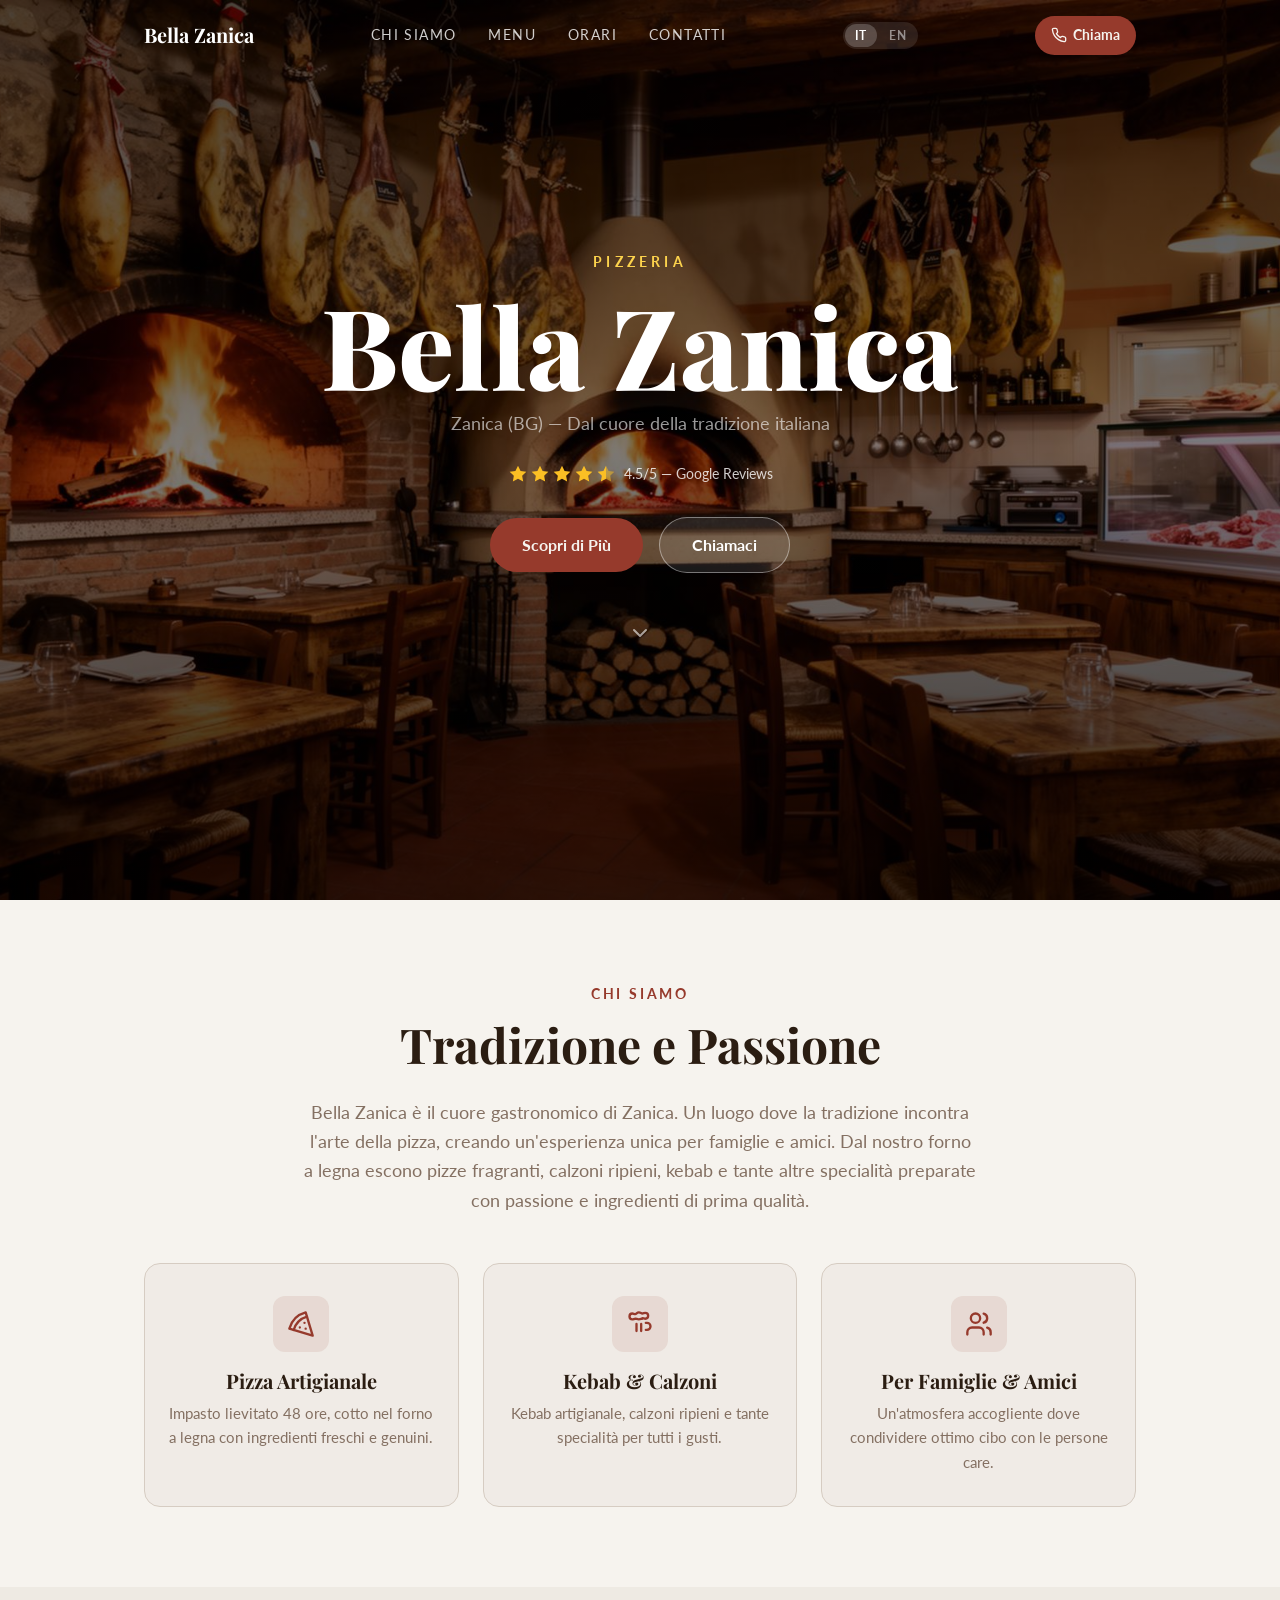
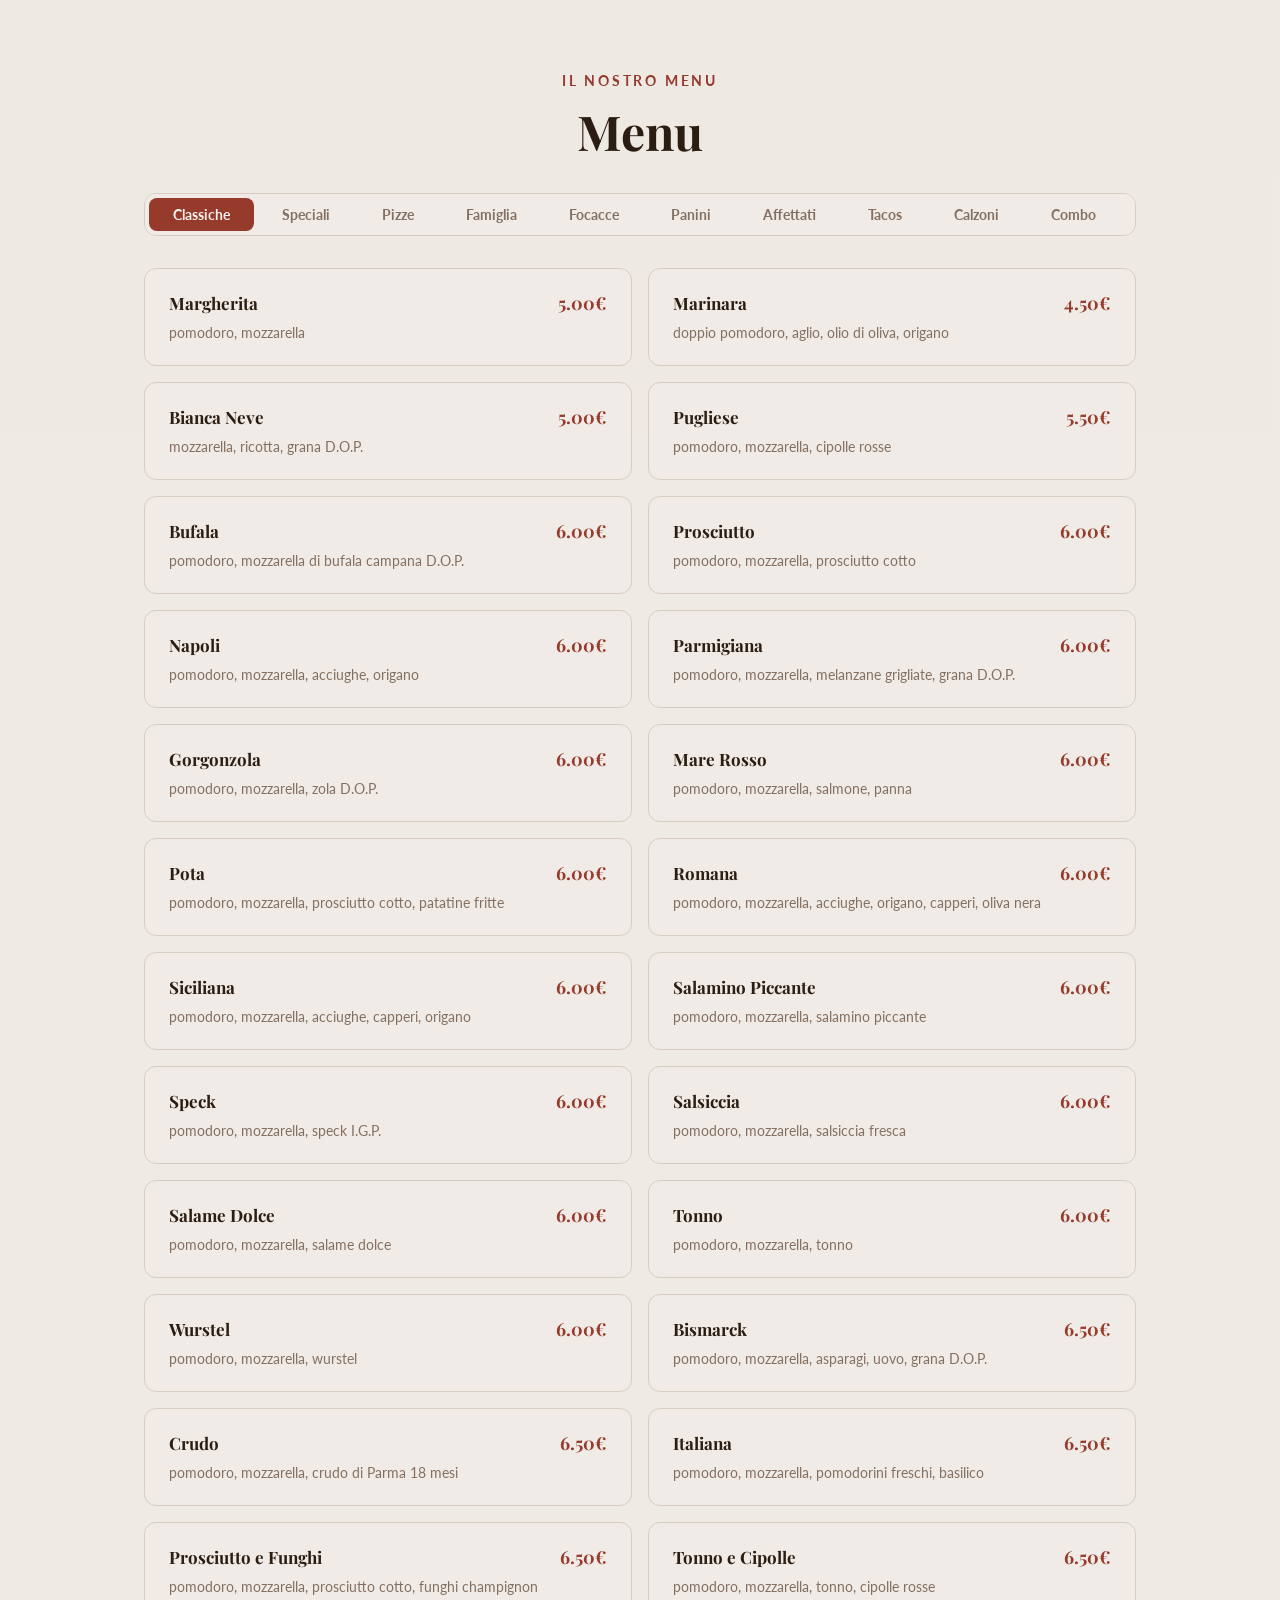
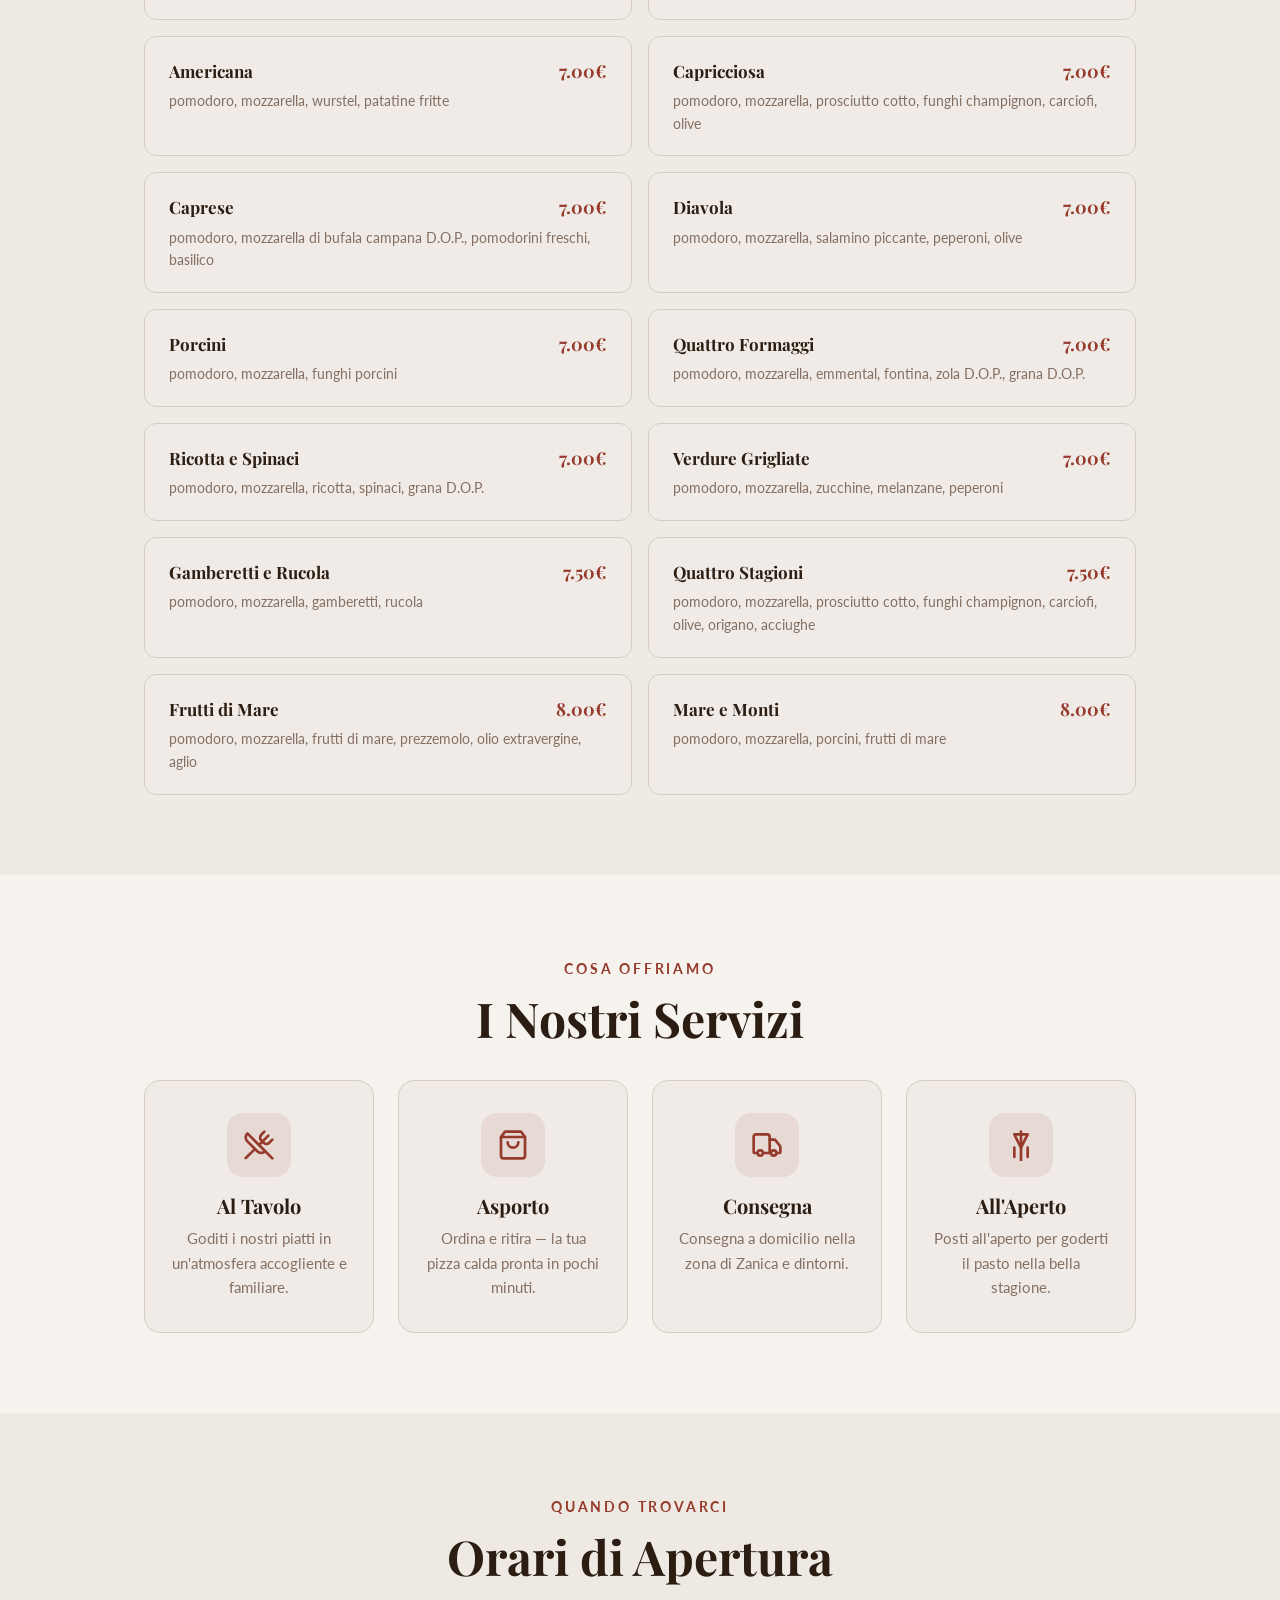
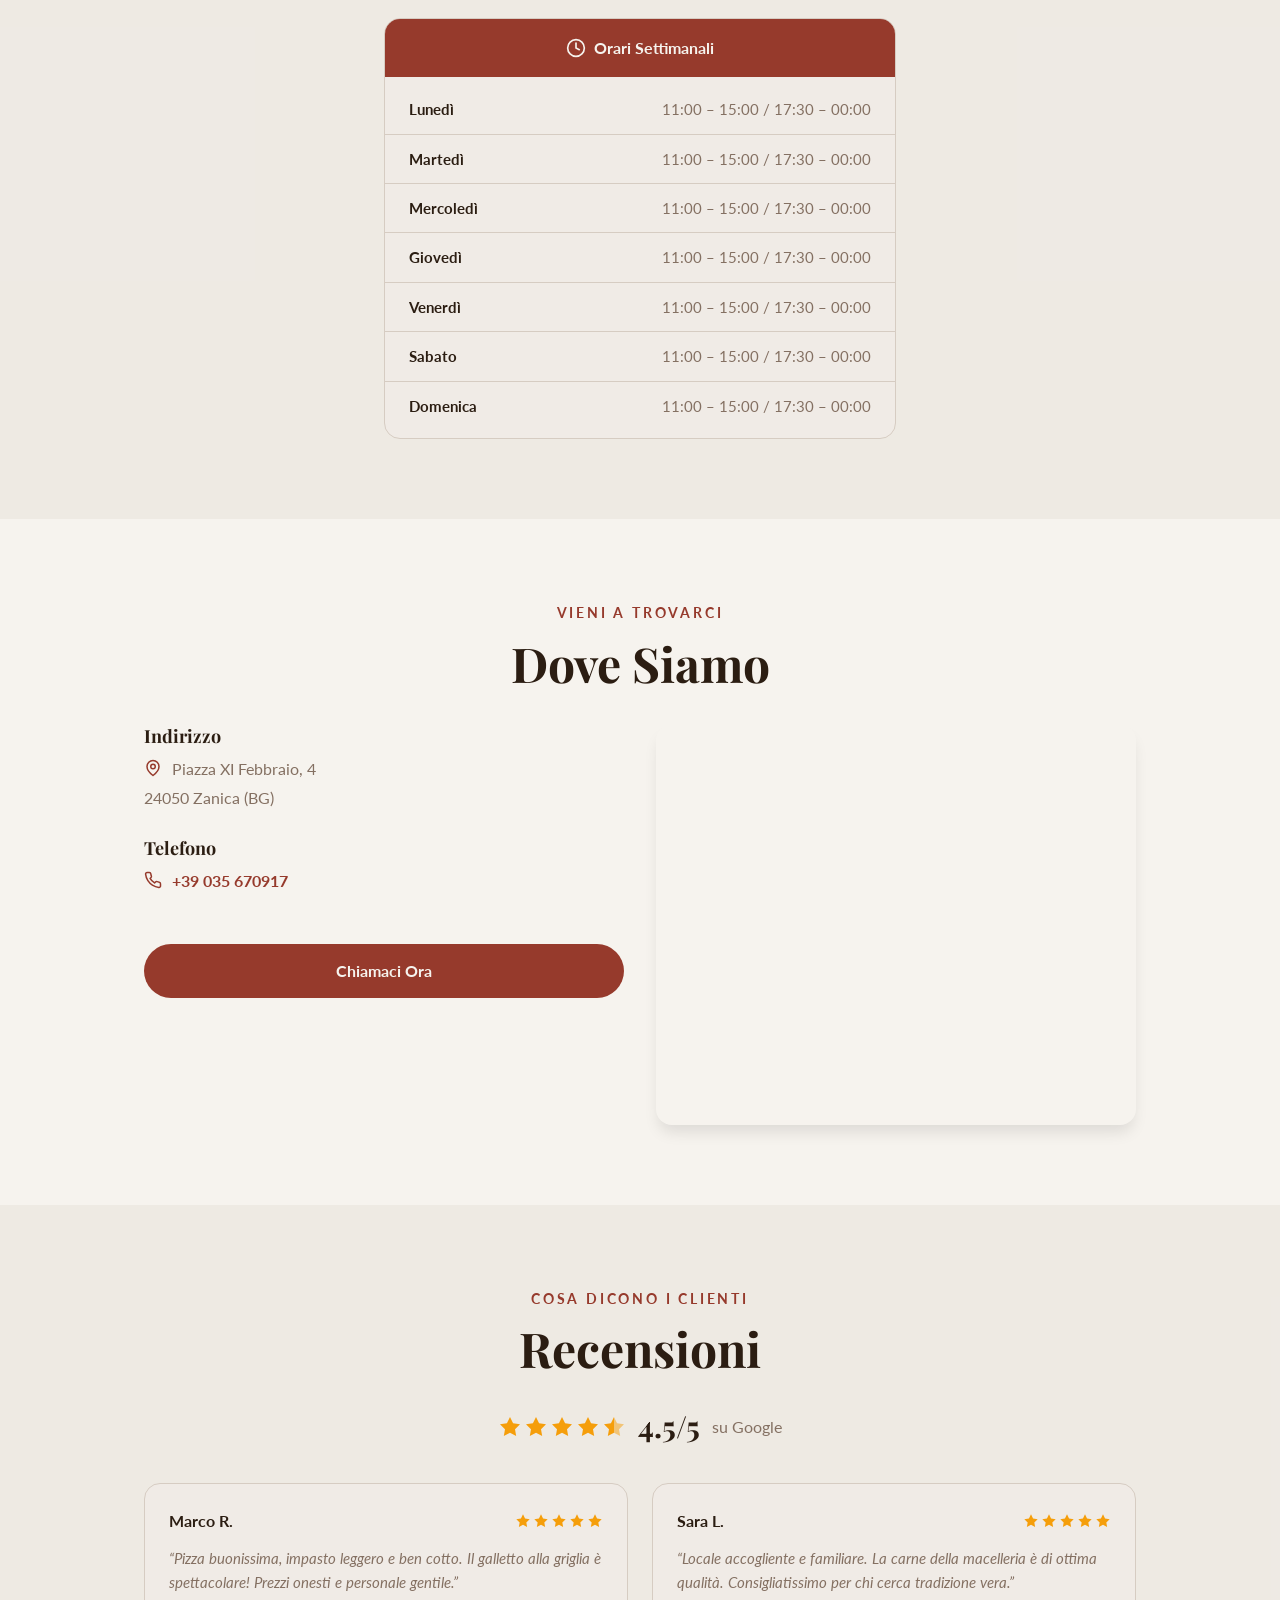
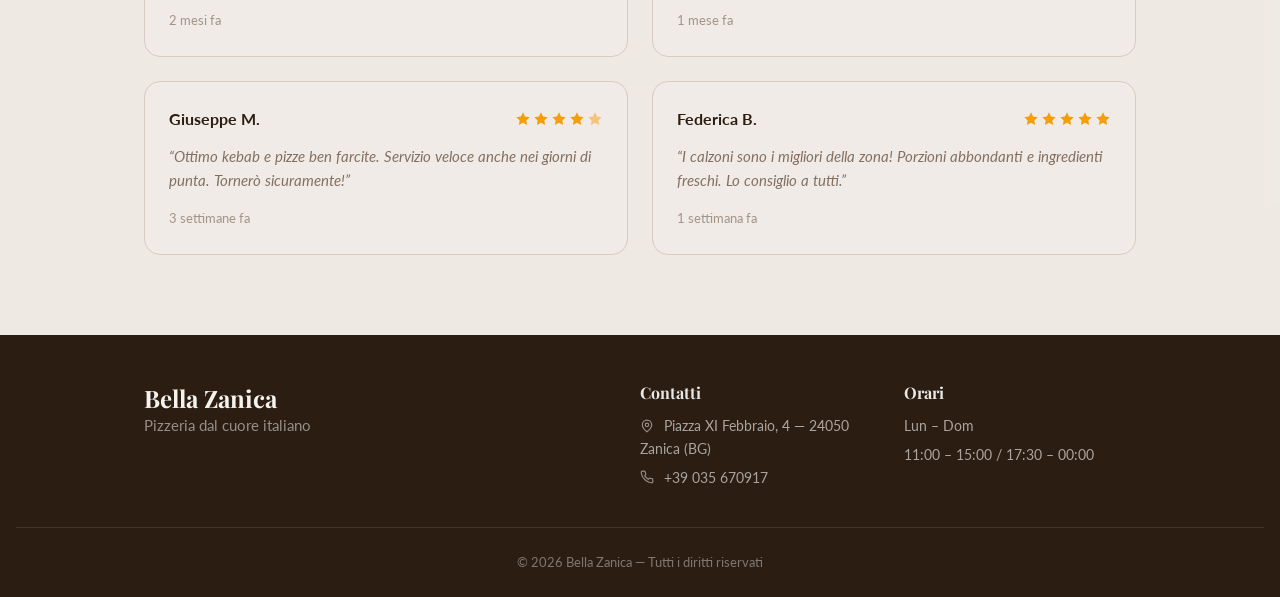
==== commit 316a49c4: "Add English language translation with IT/EN toggle Co-Authored-By: Claude Opus 4.6 <noreply@anthropi" ====
--- a/index.html
+++ b/index.html
@@ -50,14 +50,18 @@
     <div class="nav-container">
       <a href="#" class="nav-brand">Bella Zanica</a>
       <div class="nav-links" id="nav-links">
-        <a href="#chi-siamo">Chi Siamo</a>
-        <a href="#menu">Menu</a>
-        <a href="#orari">Orari</a>
-        <a href="#contatti">Contatti</a>
+        <a href="#chi-siamo" data-i18n="nav.about">Chi Siamo</a>
+        <a href="#menu" data-i18n="nav.menu">Menu</a>
+        <a href="#orari" data-i18n="nav.hours">Orari</a>
+        <a href="#contatti" data-i18n="nav.contact">Contatti</a>
+      </div>
+      <div class="lang-toggle">
+        <button class="lang-btn active" data-lang="it">IT</button>
+        <button class="lang-btn" data-lang="en">EN</button>
       </div>
       <a href="tel:+39035670917" class="nav-cta">
         <svg xmlns="http://www.w3.org/2000/svg" width="16" height="16" viewBox="0 0 24 24" fill="none" stroke="currentColor" stroke-width="2" stroke-linecap="round" stroke-linejoin="round"><path d="M22 16.92v3a2 2 0 0 1-2.18 2 19.79 19.79 0 0 1-8.63-3.07 19.5 19.5 0 0 1-6-6 19.79 19.79 0 0 1-3.07-8.67A2 2 0 0 1 4.11 2h3a2 2 0 0 1 2 1.72 12.84 12.84 0 0 0 .7 2.81 2 2 0 0 1-.45 2.11L8.09 9.91a16 16 0 0 0 6 6l1.27-1.27a2 2 0 0 1 2.11-.45 12.84 12.84 0 0 0 2.81.7A2 2 0 0 1 22 16.92z"/></svg>
-        Chiama
+        <span data-i18n="nav.call">Chiama</span>
       </a>
       <button class="nav-hamburger" id="nav-hamburger" aria-label="Menu">
         <svg xmlns="http://www.w3.org/2000/svg" width="24" height="24" viewBox="0 0 24 24" fill="none" stroke="currentColor" stroke-width="2" stroke-linecap="round" stroke-linejoin="round" id="hamburger-icon"><line x1="4" x2="20" y1="12" y2="12"/><line x1="4" x2="20" y1="6" y2="6"/><line x1="4" x2="20" y1="18" y2="18"/></svg>
@@ -66,13 +70,17 @@
     </div>
     <!-- Mobile Menu -->
     <div class="mobile-menu" id="mobile-menu">
-      <a href="#chi-siamo" onclick="closeMobileMenu()">Chi Siamo</a>
-      <a href="#menu" onclick="closeMobileMenu()">Menu</a>
-      <a href="#orari" onclick="closeMobileMenu()">Orari</a>
-      <a href="#contatti" onclick="closeMobileMenu()">Contatti</a>
+      <a href="#chi-siamo" onclick="closeMobileMenu()" data-i18n="nav.about">Chi Siamo</a>
+      <a href="#menu" onclick="closeMobileMenu()" data-i18n="nav.menu">Menu</a>
+      <a href="#orari" onclick="closeMobileMenu()" data-i18n="nav.hours">Orari</a>
+      <a href="#contatti" onclick="closeMobileMenu()" data-i18n="nav.contact">Contatti</a>
+      <div class="lang-toggle mobile-lang-toggle">
+        <button class="lang-btn active" data-lang="it">IT</button>
+        <button class="lang-btn" data-lang="en">EN</button>
+      </div>
       <a href="tel:+39035670917" class="mobile-cta" onclick="closeMobileMenu()">
         <svg xmlns="http://www.w3.org/2000/svg" width="16" height="16" viewBox="0 0 24 24" fill="none" stroke="currentColor" stroke-width="2" stroke-linecap="round" stroke-linejoin="round"><path d="M22 16.92v3a2 2 0 0 1-2.18 2 19.79 19.79 0 0 1-8.63-3.07 19.5 19.5 0 0 1-6-6 19.79 19.79 0 0 1-3.07-8.67A2 2 0 0 1 4.11 2h3a2 2 0 0 1 2 1.72 12.84 12.84 0 0 0 .7 2.81 2 2 0 0 1-.45 2.11L8.09 9.91a16 16 0 0 0 6 6l1.27-1.27a2 2 0 0 1 2.11-.45 12.84 12.84 0 0 0 2.81.7A2 2 0 0 1 22 16.92z"/></svg>
-        Chiama Ora
+        <span data-i18n="nav.callNow">Chiama Ora</span>
       </a>
     </div>
   </nav>
@@ -83,7 +91,7 @@
     <div class="hero-content">
       <span class="hero-eyebrow">Pizzeria</span>
       <h1 class="hero-title">Bella Zanica</h1>
-      <p class="hero-location">Zanica (BG) &mdash; Dal cuore della tradizione italiana</p>
+      <p class="hero-location" data-i18n="hero.location">Zanica (BG) &mdash; Dal cuore della tradizione italiana</p>
       <div class="hero-rating">
         <div class="stars">
           <svg class="star-icon filled" viewBox="0 0 24 24"><polygon points="12 2 15.09 8.26 22 9.27 17 14.14 18.18 21.02 12 17.77 5.82 21.02 7 14.14 2 9.27 8.91 8.26 12 2"/></svg>
@@ -95,8 +103,8 @@
         <span>4.5/5 &mdash; Google Reviews</span>
       </div>
       <div class="hero-buttons">
-        <a href="#chi-siamo" class="btn btn-primary btn-lg">Scopri di Pi&ugrave;</a>
-        <a href="tel:+39035670917" class="btn btn-outline btn-lg">Chiamaci</a>
+        <a href="#chi-siamo" class="btn btn-primary btn-lg" data-i18n="hero.cta1">Scopri di Pi&ugrave;</a>
+        <a href="tel:+39035670917" class="btn btn-outline btn-lg" data-i18n="hero.cta2">Chiamaci</a>
       </div>
       <a href="#chi-siamo" class="hero-scroll-down" aria-label="Scorri">
         <svg xmlns="http://www.w3.org/2000/svg" width="24" height="24" viewBox="0 0 24 24" fill="none" stroke="currentColor" stroke-width="2" stroke-linecap="round" stroke-linejoin="round"><path d="m6 9 6 6 6-6"/></svg>
@@ -107,30 +115,30 @@
   <!-- Chi Siamo -->
   <section id="chi-siamo" class="section">
     <div class="container">
-      <span class="eyebrow">Chi Siamo</span>
-      <h2>Tradizione e Passione</h2>
-      <p class="section-text">Bella Zanica &egrave; il cuore gastronomico di Zanica. Un luogo dove la tradizione incontra l'arte della pizza, creando un'esperienza unica per famiglie e amici. Dal nostro forno a legna escono pizze fragranti, calzoni ripieni, kebab e tante altre specialit&agrave; preparate con passione e ingredienti di prima qualit&agrave;.</p>
+      <span class="eyebrow" data-i18n="about.eyebrow">Chi Siamo</span>
+      <h2 data-i18n="about.title">Tradizione e Passione</h2>
+      <p class="section-text" data-i18n="about.text">Bella Zanica &egrave; il cuore gastronomico di Zanica. Un luogo dove la tradizione incontra l'arte della pizza, creando un'esperienza unica per famiglie e amici. Dal nostro forno a legna escono pizze fragranti, calzoni ripieni, kebab e tante altre specialit&agrave; preparate con passione e ingredienti di prima qualit&agrave;.</p>
       <div class="features-grid">
         <div class="feature-card">
           <div class="feature-icon">
             <svg xmlns="http://www.w3.org/2000/svg" width="28" height="28" viewBox="0 0 24 24" fill="none" stroke="currentColor" stroke-width="2" stroke-linecap="round" stroke-linejoin="round"><path d="M15 11h.01"/><path d="M11 15h.01"/><path d="M16 16h.01"/><path d="m2 16 20 6-6-20A20 20 0 0 0 2 16"/><path d="M5.71 17.11a17.04 17.04 0 0 1 11.4-11.4"/></svg>
           </div>
-          <h3>Pizza Artigianale</h3>
-          <p>Impasto lievitato 48 ore, cotto nel forno a legna con ingredienti freschi e genuini.</p>
+          <h3 data-i18n="about.feat1.title">Pizza Artigianale</h3>
+          <p data-i18n="about.feat1.desc">Impasto lievitato 48 ore, cotto nel forno a legna con ingredienti freschi e genuini.</p>
         </div>
         <div class="feature-card">
           <div class="feature-icon">
             <svg xmlns="http://www.w3.org/2000/svg" width="28" height="28" viewBox="0 0 24 24" fill="none" stroke="currentColor" stroke-width="2" stroke-linecap="round" stroke-linejoin="round"><path d="M17 11h1a3 3 0 0 1 0 6h-1"/><path d="M9 12v6"/><path d="M13 12v6"/><path d="M14 7.5c-1 0-1.44.5-3 .5s-2-.5-3-.5-1.72.5-2.5.5a2.5 2.5 0 0 1 0-5c.78 0 1.57.5 2.5.5S9.44 2 11 2s2 1 3 1 1.5-.5 2.5-.5a2.5 2.5 0 0 1 0 5c-1 0-1.5-.5-2.5-.5Z"/></svg>
           </div>
-          <h3>Kebab &amp; Calzoni</h3>
-          <p>Kebab artigianale, calzoni ripieni e tante specialit&agrave; per tutti i gusti.</p>
+          <h3 data-i18n="about.feat2.title">Kebab &amp; Calzoni</h3>
+          <p data-i18n="about.feat2.desc">Kebab artigianale, calzoni ripieni e tante specialit&agrave; per tutti i gusti.</p>
         </div>
         <div class="feature-card">
           <div class="feature-icon">
             <svg xmlns="http://www.w3.org/2000/svg" width="28" height="28" viewBox="0 0 24 24" fill="none" stroke="currentColor" stroke-width="2" stroke-linecap="round" stroke-linejoin="round"><path d="M16 21v-2a4 4 0 0 0-4-4H6a4 4 0 0 0-4 4v2"/><circle cx="9" cy="7" r="4"/><path d="M22 21v-2a4 4 0 0 0-3-3.87"/><path d="M16 3.13a4 4 0 0 1 0 7.75"/></svg>
           </div>
-          <h3>Per Famiglie &amp; Amici</h3>
-          <p>Un'atmosfera accogliente dove condividere ottimo cibo con le persone care.</p>
+          <h3 data-i18n="about.feat3.title">Per Famiglie &amp; Amici</h3>
+          <p data-i18n="about.feat3.desc">Un'atmosfera accogliente dove condividere ottimo cibo con le persone care.</p>
         </div>
       </div>
     </div>
@@ -139,23 +147,23 @@
   <!-- Menu -->
   <section id="menu" class="section section-muted">
     <div class="container">
-      <span class="eyebrow">Il Nostro Menu</span>
+      <span class="eyebrow" data-i18n="menu.eyebrow">Il Nostro Menu</span>
       <h2>Menu</h2>
       <div class="tabs">
         <div class="tab-list tab-list-scroll">
-          <button class="tab-btn active" data-tab="classiche">Classiche</button>
-          <button class="tab-btn" data-tab="speciali">Speciali</button>
-          <button class="tab-btn" data-tab="pizze">Pizze</button>
-          <button class="tab-btn" data-tab="famiglia">Famiglia</button>
-          <button class="tab-btn" data-tab="focacce">Focacce</button>
-          <button class="tab-btn" data-tab="panini">Panini</button>
-          <button class="tab-btn" data-tab="affettati">Affettati</button>
-          <button class="tab-btn" data-tab="tacos">Tacos</button>
-          <button class="tab-btn" data-tab="calzoni">Calzoni</button>
-          <button class="tab-btn" data-tab="combo">Combo</button>
-          <button class="tab-btn" data-tab="fritture">Fritture</button>
-          <button class="tab-btn" data-tab="dessert">Dessert</button>
-          <button class="tab-btn" data-tab="bibite">Bibite</button>
+          <button class="tab-btn active" data-tab="classiche" data-i18n="menu.tab.classiche">Classiche</button>
+          <button class="tab-btn" data-tab="speciali" data-i18n="menu.tab.speciali">Speciali</button>
+          <button class="tab-btn" data-tab="pizze" data-i18n="menu.tab.pizze">Pizze</button>
+          <button class="tab-btn" data-tab="famiglia" data-i18n="menu.tab.famiglia">Famiglia</button>
+          <button class="tab-btn" data-tab="focacce" data-i18n="menu.tab.focacce">Focacce</button>
+          <button class="tab-btn" data-tab="panini" data-i18n="menu.tab.panini">Panini</button>
+          <button class="tab-btn" data-tab="affettati" data-i18n="menu.tab.affettati">Affettati</button>
+          <button class="tab-btn" data-tab="tacos" data-i18n="menu.tab.tacos">Tacos</button>
+          <button class="tab-btn" data-tab="calzoni" data-i18n="menu.tab.calzoni">Calzoni</button>
+          <button class="tab-btn" data-tab="combo" data-i18n="menu.tab.combo">Combo</button>
+          <button class="tab-btn" data-tab="fritture" data-i18n="menu.tab.fritture">Fritture</button>
+          <button class="tab-btn" data-tab="dessert" data-i18n="menu.tab.dessert">Dessert</button>
+          <button class="tab-btn" data-tab="bibite" data-i18n="menu.tab.bibite">Bibite</button>
         </div>
 
         <!-- Pizze Classiche -->
@@ -163,147 +171,147 @@
           <div class="menu-grid">
             <div class="menu-item">
               <div class="menu-item-header"><h4>Margherita</h4><span class="menu-price">5.00&euro;</span></div>
-              <p>pomodoro, mozzarella</p>
+              <p data-i18n="c.margherita">pomodoro, mozzarella</p>
             </div>
             <div class="menu-item">
               <div class="menu-item-header"><h4>Marinara</h4><span class="menu-price">4.50&euro;</span></div>
-              <p>doppio pomodoro, aglio, olio di oliva, origano</p>
+              <p data-i18n="c.marinara">doppio pomodoro, aglio, olio di oliva, origano</p>
             </div>
             <div class="menu-item">
               <div class="menu-item-header"><h4>Bianca Neve</h4><span class="menu-price">5.00&euro;</span></div>
-              <p>mozzarella, ricotta, grana D.O.P.</p>
+              <p data-i18n="c.biancaneve">mozzarella, ricotta, grana D.O.P.</p>
             </div>
             <div class="menu-item">
               <div class="menu-item-header"><h4>Pugliese</h4><span class="menu-price">5.50&euro;</span></div>
-              <p>pomodoro, mozzarella, cipolle rosse</p>
+              <p data-i18n="c.pugliese">pomodoro, mozzarella, cipolle rosse</p>
             </div>
             <div class="menu-item">
               <div class="menu-item-header"><h4>Bufala</h4><span class="menu-price">6.00&euro;</span></div>
-              <p>pomodoro, mozzarella di bufala campana D.O.P.</p>
+              <p data-i18n="c.bufala">pomodoro, mozzarella di bufala campana D.O.P.</p>
             </div>
             <div class="menu-item">
               <div class="menu-item-header"><h4>Prosciutto</h4><span class="menu-price">6.00&euro;</span></div>
-              <p>pomodoro, mozzarella, prosciutto cotto</p>
+              <p data-i18n="c.prosciutto">pomodoro, mozzarella, prosciutto cotto</p>
             </div>
             <div class="menu-item">
               <div class="menu-item-header"><h4>Napoli</h4><span class="menu-price">6.00&euro;</span></div>
-              <p>pomodoro, mozzarella, acciughe, origano</p>
+              <p data-i18n="c.napoli">pomodoro, mozzarella, acciughe, origano</p>
             </div>
             <div class="menu-item">
               <div class="menu-item-header"><h4>Parmigiana</h4><span class="menu-price">6.00&euro;</span></div>
-              <p>pomodoro, mozzarella, melanzane grigliate, grana D.O.P.</p>
+              <p data-i18n="c.parmigiana">pomodoro, mozzarella, melanzane grigliate, grana D.O.P.</p>
             </div>
             <div class="menu-item">
               <div class="menu-item-header"><h4>Gorgonzola</h4><span class="menu-price">6.00&euro;</span></div>
-              <p>pomodoro, mozzarella, zola D.O.P.</p>
+              <p data-i18n="c.gorgonzola">pomodoro, mozzarella, zola D.O.P.</p>
             </div>
             <div class="menu-item">
               <div class="menu-item-header"><h4>Mare Rosso</h4><span class="menu-price">6.00&euro;</span></div>
-              <p>pomodoro, mozzarella, salmone, panna</p>
+              <p data-i18n="c.marerosso">pomodoro, mozzarella, salmone, panna</p>
             </div>
             <div class="menu-item">
               <div class="menu-item-header"><h4>Pota</h4><span class="menu-price">6.00&euro;</span></div>
-              <p>pomodoro, mozzarella, prosciutto cotto, patatine fritte</p>
+              <p data-i18n="c.pota">pomodoro, mozzarella, prosciutto cotto, patatine fritte</p>
             </div>
             <div class="menu-item">
               <div class="menu-item-header"><h4>Romana</h4><span class="menu-price">6.00&euro;</span></div>
-              <p>pomodoro, mozzarella, acciughe, origano, capperi, oliva nera</p>
+              <p data-i18n="c.romana">pomodoro, mozzarella, acciughe, origano, capperi, oliva nera</p>
             </div>
             <div class="menu-item">
               <div class="menu-item-header"><h4>Siciliana</h4><span class="menu-price">6.00&euro;</span></div>
-              <p>pomodoro, mozzarella, acciughe, capperi, origano</p>
+              <p data-i18n="c.siciliana">pomodoro, mozzarella, acciughe, capperi, origano</p>
             </div>
             <div class="menu-item">
               <div class="menu-item-header"><h4>Salamino Piccante</h4><span class="menu-price">6.00&euro;</span></div>
-              <p>pomodoro, mozzarella, salamino piccante</p>
+              <p data-i18n="c.salamino">pomodoro, mozzarella, salamino piccante</p>
             </div>
             <div class="menu-item">
               <div class="menu-item-header"><h4>Speck</h4><span class="menu-price">6.00&euro;</span></div>
-              <p>pomodoro, mozzarella, speck I.G.P.</p>
+              <p data-i18n="c.speck">pomodoro, mozzarella, speck I.G.P.</p>
             </div>
             <div class="menu-item">
               <div class="menu-item-header"><h4>Salsiccia</h4><span class="menu-price">6.00&euro;</span></div>
-              <p>pomodoro, mozzarella, salsiccia fresca</p>
+              <p data-i18n="c.salsiccia">pomodoro, mozzarella, salsiccia fresca</p>
             </div>
             <div class="menu-item">
               <div class="menu-item-header"><h4>Salame Dolce</h4><span class="menu-price">6.00&euro;</span></div>
-              <p>pomodoro, mozzarella, salame dolce</p>
+              <p data-i18n="c.salamedolce">pomodoro, mozzarella, salame dolce</p>
             </div>
             <div class="menu-item">
               <div class="menu-item-header"><h4>Tonno</h4><span class="menu-price">6.00&euro;</span></div>
-              <p>pomodoro, mozzarella, tonno</p>
+              <p data-i18n="c.tonno">pomodoro, mozzarella, tonno</p>
             </div>
             <div class="menu-item">
               <div class="menu-item-header"><h4>Wurstel</h4><span class="menu-price">6.00&euro;</span></div>
-              <p>pomodoro, mozzarella, wurstel</p>
+              <p data-i18n="c.wurstel">pomodoro, mozzarella, wurstel</p>
             </div>
             <div class="menu-item">
               <div class="menu-item-header"><h4>Bismarck</h4><span class="menu-price">6.50&euro;</span></div>
-              <p>pomodoro, mozzarella, asparagi, uovo, grana D.O.P.</p>
+              <p data-i18n="c.bismarck">pomodoro, mozzarella, asparagi, uovo, grana D.O.P.</p>
             </div>
             <div class="menu-item">
               <div class="menu-item-header"><h4>Crudo</h4><span class="menu-price">6.50&euro;</span></div>
-              <p>pomodoro, mozzarella, crudo di Parma 18 mesi</p>
+              <p data-i18n="c.crudo">pomodoro, mozzarella, crudo di Parma 18 mesi</p>
             </div>
             <div class="menu-item">
               <div class="menu-item-header"><h4>Italiana</h4><span class="menu-price">6.50&euro;</span></div>
-              <p>pomodoro, mozzarella, pomodorini freschi, basilico</p>
+              <p data-i18n="c.italiana">pomodoro, mozzarella, pomodorini freschi, basilico</p>
             </div>
             <div class="menu-item">
               <div class="menu-item-header"><h4>Prosciutto e Funghi</h4><span class="menu-price">6.50&euro;</span></div>
-              <p>pomodoro, mozzarella, prosciutto cotto, funghi champignon</p>
+              <p data-i18n="c.prosciuttofunghi">pomodoro, mozzarella, prosciutto cotto, funghi champignon</p>
             </div>
             <div class="menu-item">
               <div class="menu-item-header"><h4>Tonno e Cipolle</h4><span class="menu-price">6.50&euro;</span></div>
-              <p>pomodoro, mozzarella, tonno, cipolle rosse</p>
+              <p data-i18n="c.tonnocipolle">pomodoro, mozzarella, tonno, cipolle rosse</p>
             </div>
             <div class="menu-item">
               <div class="menu-item-header"><h4>Americana</h4><span class="menu-price">7.00&euro;</span></div>
-              <p>pomodoro, mozzarella, wurstel, patatine fritte</p>
+              <p data-i18n="c.americana">pomodoro, mozzarella, wurstel, patatine fritte</p>
             </div>
             <div class="menu-item">
               <div class="menu-item-header"><h4>Capricciosa</h4><span class="menu-price">7.00&euro;</span></div>
-              <p>pomodoro, mozzarella, prosciutto cotto, funghi champignon, carciofi, olive</p>
+              <p data-i18n="c.capricciosa">pomodoro, mozzarella, prosciutto cotto, funghi champignon, carciofi, olive</p>
             </div>
             <div class="menu-item">
               <div class="menu-item-header"><h4>Caprese</h4><span class="menu-price">7.00&euro;</span></div>
-              <p>pomodoro, mozzarella di bufala campana D.O.P., pomodorini freschi, basilico</p>
+              <p data-i18n="c.caprese">pomodoro, mozzarella di bufala campana D.O.P., pomodorini freschi, basilico</p>
             </div>
             <div class="menu-item">
               <div class="menu-item-header"><h4>Diavola</h4><span class="menu-price">7.00&euro;</span></div>
-              <p>pomodoro, mozzarella, salamino piccante, peperoni, olive</p>
+              <p data-i18n="c.diavola">pomodoro, mozzarella, salamino piccante, peperoni, olive</p>
             </div>
             <div class="menu-item">
               <div class="menu-item-header"><h4>Porcini</h4><span class="menu-price">7.00&euro;</span></div>
-              <p>pomodoro, mozzarella, funghi porcini</p>
+              <p data-i18n="c.porcini">pomodoro, mozzarella, funghi porcini</p>
             </div>
             <div class="menu-item">
               <div class="menu-item-header"><h4>Quattro Formaggi</h4><span class="menu-price">7.00&euro;</span></div>
-              <p>pomodoro, mozzarella, emmental, fontina, zola D.O.P., grana D.O.P.</p>
+              <p data-i18n="c.4formaggi">pomodoro, mozzarella, emmental, fontina, zola D.O.P., grana D.O.P.</p>
             </div>
             <div class="menu-item">
               <div class="menu-item-header"><h4>Ricotta e Spinaci</h4><span class="menu-price">7.00&euro;</span></div>
-              <p>pomodoro, mozzarella, ricotta, spinaci, grana D.O.P.</p>
+              <p data-i18n="c.ricottaspinaci">pomodoro, mozzarella, ricotta, spinaci, grana D.O.P.</p>
             </div>
             <div class="menu-item">
               <div class="menu-item-header"><h4>Verdure Grigliate</h4><span class="menu-price">7.00&euro;</span></div>
-              <p>pomodoro, mozzarella, zucchine, melanzane, peperoni</p>
+              <p data-i18n="c.verdure">pomodoro, mozzarella, zucchine, melanzane, peperoni</p>
             </div>
             <div class="menu-item">
               <div class="menu-item-header"><h4>Gamberetti e Rucola</h4><span class="menu-price">7.50&euro;</span></div>
-              <p>pomodoro, mozzarella, gamberetti, rucola</p>
+              <p data-i18n="c.gamberetti">pomodoro, mozzarella, gamberetti, rucola</p>
             </div>
             <div class="menu-item">
               <div class="menu-item-header"><h4>Quattro Stagioni</h4><span class="menu-price">7.50&euro;</span></div>
-              <p>pomodoro, mozzarella, prosciutto cotto, funghi champignon, carciofi, olive, origano, acciughe</p>
+              <p data-i18n="c.4stagioni">pomodoro, mozzarella, prosciutto cotto, funghi champignon, carciofi, olive, origano, acciughe</p>
             </div>
             <div class="menu-item">
               <div class="menu-item-header"><h4>Frutti di Mare</h4><span class="menu-price">8.00&euro;</span></div>
-              <p>pomodoro, mozzarella, frutti di mare, prezzemolo, olio extravergine, aglio</p>
+              <p data-i18n="c.fruttidimare">pomodoro, mozzarella, frutti di mare, prezzemolo, olio extravergine, aglio</p>
             </div>
             <div class="menu-item">
               <div class="menu-item-header"><h4>Mare e Monti</h4><span class="menu-price">8.00&euro;</span></div>
-              <p>pomodoro, mozzarella, porcini, frutti di mare</p>
+              <p data-i18n="c.maremonti">pomodoro, mozzarella, porcini, frutti di mare</p>
             </div>
           </div>
         </div>
@@ -313,51 +321,51 @@
           <div class="menu-grid">
             <div class="menu-item">
               <div class="menu-item-header"><h4>Bing</h4><span class="menu-price">6.00&euro;</span></div>
-              <p>pomodoro, mozzarella, patatine fritte, ketchup</p>
+              <p data-i18n="s.bing">pomodoro, mozzarella, patatine fritte, ketchup</p>
             </div>
             <div class="menu-item">
               <div class="menu-item-header"><h4>Abate</h4><span class="menu-price">6.50&euro;</span></div>
-              <p>pomodoro, mozzarella, salsiccia fresca, patatine fritte</p>
+              <p data-i18n="s.abate">pomodoro, mozzarella, salsiccia fresca, patatine fritte</p>
             </div>
             <div class="menu-item">
               <div class="menu-item-header"><h4>Bergamasca</h4><span class="menu-price">7.00&euro;</span></div>
-              <p>pomodoro, mozzarella, zola D.O.P., pancetta</p>
+              <p data-i18n="s.bergamasca">pomodoro, mozzarella, zola D.O.P., pancetta</p>
             </div>
             <div class="menu-item">
               <div class="menu-item-header"><h4>Brie e Speck</h4><span class="menu-price">7.00&euro;</span></div>
-              <p>pomodoro, mozzarella, speck I.G.P., brie</p>
+              <p data-i18n="s.briespeck">pomodoro, mozzarella, speck I.G.P., brie</p>
             </div>
             <div class="menu-item">
               <div class="menu-item-header"><h4>Cime di Rapa</h4><span class="menu-price">7.00&euro;</span></div>
-              <p>pomodoro, mozzarella, friarielli, salsiccia fresca</p>
+              <p data-i18n="s.cimedirapa">pomodoro, mozzarella, friarielli, salsiccia fresca</p>
             </div>
             <div class="menu-item">
               <div class="menu-item-header"><h4>Fantasia</h4><span class="menu-price">7.50&euro;</span></div>
-              <p>pomodoro, mozzarella, brie, speck I.G.P., porcini, grana</p>
+              <p data-i18n="s.fantasia">pomodoro, mozzarella, brie, speck I.G.P., porcini, grana</p>
             </div>
             <div class="menu-item">
               <div class="menu-item-header"><h4>Liguria</h4><span class="menu-price">7.50&euro;</span></div>
-              <p>mozzarella, pesto, burrata D.O.P., pomodorini freschi</p>
+              <p data-i18n="s.liguria">mozzarella, pesto, burrata D.O.P., pomodorini freschi</p>
             </div>
             <div class="menu-item">
               <div class="menu-item-header"><h4>Lucana</h4><span class="menu-price">7.50&euro;</span></div>
-              <p>pomodoro, mozzarella, pancetta, porcini, taleggio, grana D.O.P.</p>
+              <p data-i18n="s.lucana">pomodoro, mozzarella, pancetta, porcini, taleggio, grana D.O.P.</p>
             </div>
             <div class="menu-item">
               <div class="menu-item-header"><h4>Amatriciana</h4><span class="menu-price">8.00&euro;</span></div>
-              <p>pomodoro, mozzarella, pancetta, uovo, panna</p>
+              <p data-i18n="s.amatriciana">pomodoro, mozzarella, pancetta, uovo, panna</p>
             </div>
             <div class="menu-item">
               <div class="menu-item-header"><h4>Atalanta</h4><span class="menu-price">8.00&euro;</span></div>
-              <p>pomodoro, mozzarella, carciofi, burrata D.O.P., crudo di Parma 18 mesi, grana D.O.P.</p>
+              <p data-i18n="s.atalanta">pomodoro, mozzarella, carciofi, burrata D.O.P., crudo di Parma 18 mesi, grana D.O.P.</p>
             </div>
             <div class="menu-item">
               <div class="menu-item-header"><h4>Cavallo</h4><span class="menu-price">8.00&euro;</span></div>
-              <p>pomodoro, mozzarella, porcini, bresaola I.G.P., rucola, grana D.O.P.</p>
+              <p data-i18n="s.cavallo">pomodoro, mozzarella, porcini, bresaola I.G.P., rucola, grana D.O.P.</p>
             </div>
             <div class="menu-item">
               <div class="menu-item-header"><h4>Delicata</h4><span class="menu-price">8.00&euro;</span></div>
-              <p>pomodoro, mozzarella, crudo di Parma 18 mesi, bufala D.O.P., grana, porcini</p>
+              <p data-i18n="s.delicata">pomodoro, mozzarella, crudo di Parma 18 mesi, bufala D.O.P., grana, porcini</p>
             </div>
           </div>
         </div>
@@ -367,83 +375,83 @@
           <div class="menu-grid">
             <div class="menu-item">
               <div class="menu-item-header"><h4>Marconi</h4><span class="menu-price">7.00&euro;</span></div>
-              <p>pomodoro, mozzarella, prosciutto, brie, porcini</p>
+              <p data-i18n="p.marconi">pomodoro, mozzarella, prosciutto, brie, porcini</p>
             </div>
             <div class="menu-item">
               <div class="menu-item-header"><h4>Paesana</h4><span class="menu-price">7.00&euro;</span></div>
-              <p>pomodoro, mozzarella, salsiccia fresca, pancetta</p>
+              <p data-i18n="p.paesana">pomodoro, mozzarella, salsiccia fresca, pancetta</p>
             </div>
             <div class="menu-item">
               <div class="menu-item-header"><h4>Polenta</h4><span class="menu-price">7.00&euro;</span></div>
-              <p>pomodoro, mozzarella, polenta bergamasca, salsiccia fresca, taleggio</p>
+              <p data-i18n="p.polenta">pomodoro, mozzarella, polenta bergamasca, salsiccia fresca, taleggio</p>
             </div>
             <div class="menu-item">
               <div class="menu-item-header"><h4>P+S+W</h4><span class="menu-price">7.00&euro;</span></div>
-              <p>pomodoro, mozzarella, prosciutto, wurstel, salame piccante</p>
+              <p data-i18n="p.psw">pomodoro, mozzarella, prosciutto, wurstel, salame piccante</p>
             </div>
             <div class="menu-item">
               <div class="menu-item-header"><h4>Spicy</h4><span class="menu-price">7.00&euro;</span></div>
-              <p>pomodoro, mozzarella, salame piccante, zola D.O.P., cipolle rosse</p>
+              <p data-i18n="p.spicy">pomodoro, mozzarella, salame piccante, zola D.O.P., cipolle rosse</p>
             </div>
             <div class="menu-item">
               <div class="menu-item-header"><h4>Stella</h4><span class="menu-price">7.00&euro;</span></div>
-              <p>pomodoro, mozzarella, salame dolce, cipolle rosse, peperoni</p>
+              <p data-i18n="p.stella">pomodoro, mozzarella, salame dolce, cipolle rosse, peperoni</p>
             </div>
             <div class="menu-item">
               <div class="menu-item-header"><h4>Tirolese</h4><span class="menu-price">7.00&euro;</span></div>
-              <p>pomodoro, mozzarella, salsiccia fresca, funghi champignon, cipolle rosse</p>
+              <p data-i18n="p.tirolese">pomodoro, mozzarella, salsiccia fresca, funghi champignon, cipolle rosse</p>
             </div>
             <div class="menu-item">
               <div class="menu-item-header"><h4>Trevisana</h4><span class="menu-price">7.00&euro;</span></div>
-              <p>pomodoro, mozzarella, trevisana, zola D.O.P.</p>
+              <p data-i18n="p.trevisana">pomodoro, mozzarella, trevisana, zola D.O.P.</p>
             </div>
             <div class="menu-item">
               <div class="menu-item-header"><h4>Zanica</h4><span class="menu-price">7.00&euro;</span></div>
-              <p>pomodoro, mozzarella, prosciutto cotto, funghi, salame piccante, carciofi, olive</p>
+              <p data-i18n="p.zanica">pomodoro, mozzarella, prosciutto cotto, funghi, salame piccante, carciofi, olive</p>
             </div>
             <div class="menu-item">
               <div class="menu-item-header"><h4>Zola e Pere o Mele</h4><span class="menu-price">7.00&euro;</span></div>
-              <p>mozzarella, zola D.O.P., noci, pere o mele</p>
+              <p data-i18n="p.zolapere">mozzarella, zola D.O.P., noci, pere o mele</p>
             </div>
             <div class="menu-item">
               <div class="menu-item-header"><h4>Nilo</h4><span class="menu-price">7.50&euro;</span></div>
-              <p>pomodoro, mozzarella, crudo di Parma 18 mesi, scamorza, rucola, grana D.O.P.</p>
+              <p data-i18n="p.nilo">pomodoro, mozzarella, crudo di Parma 18 mesi, scamorza, rucola, grana D.O.P.</p>
             </div>
             <div class="menu-item">
               <div class="menu-item-header"><h4>Primavera</h4><span class="menu-price">7.50&euro;</span></div>
-              <p>pomodoro, mozzarella, speck, grana D.O.P., rucola, pomodorini freschi</p>
+              <p data-i18n="p.primavera">pomodoro, mozzarella, speck, grana D.O.P., rucola, pomodorini freschi</p>
             </div>
             <div class="menu-item">
               <div class="menu-item-header"><h4>Quattro Salumi</h4><span class="menu-price">7.50&euro;</span></div>
-              <p>pomodoro, mozzarella, prosciutto, pancetta arrotolata, wurstel, salame piccante</p>
+              <p data-i18n="p.4salumi">pomodoro, mozzarella, prosciutto, pancetta arrotolata, wurstel, salame piccante</p>
             </div>
             <div class="menu-item">
               <div class="menu-item-header"><h4>Shawerma</h4><span class="menu-price">7.50&euro;</span></div>
-              <p>pomodoro, mozzarella, kebab, peperoni, salame piccante, salsa piccante</p>
+              <p data-i18n="p.shawerma">pomodoro, mozzarella, kebab, peperoni, salame piccante, salsa piccante</p>
             </div>
             <div class="menu-item">
               <div class="menu-item-header"><h4>Violetta</h4><span class="menu-price">7.50&euro;</span></div>
-              <p>pomodoro, mozzarella, trevisana, salame piccante, zola D.O.P., cipolle rosse</p>
+              <p data-i18n="p.violetta">pomodoro, mozzarella, trevisana, salame piccante, zola D.O.P., cipolle rosse</p>
             </div>
             <div class="menu-item">
               <div class="menu-item-header"><h4>Masha</h4><span class="menu-price">8.00&euro;</span></div>
-              <p>mozzarella, gamberetti, zucchine, salmone, rucola</p>
+              <p data-i18n="p.masha">mozzarella, gamberetti, zucchine, salmone, rucola</p>
             </div>
             <div class="menu-item">
               <div class="menu-item-header"><h4>Mortadella</h4><span class="menu-price">8.00&euro;</span></div>
-              <p>mozzarella, mortadella, burrata D.O.P., pesto di pistacchio, grana</p>
+              <p data-i18n="p.mortadella">mozzarella, mortadella, burrata D.O.P., pesto di pistacchio, grana</p>
             </div>
             <div class="menu-item">
               <div class="menu-item-header"><h4>Pizza Kebab</h4><span class="menu-price">8.00&euro;</span></div>
-              <p>pomodoro, mozzarella, kebab, cipolle rosse, insalata, patatine fritte, salsa piccante, salsa yogurt</p>
+              <p data-i18n="p.pizzakebab">pomodoro, mozzarella, kebab, cipolle rosse, insalata, patatine fritte, salsa piccante, salsa yogurt</p>
             </div>
             <div class="menu-item">
               <div class="menu-item-header"><h4>Saporita</h4><span class="menu-price">8.00&euro;</span></div>
-              <p>mozzarella, crudo di Parma 18 mesi, ricotta, spinaci, grana</p>
+              <p data-i18n="p.saporita">mozzarella, crudo di Parma 18 mesi, ricotta, spinaci, grana</p>
             </div>
             <div class="menu-item">
               <div class="menu-item-header"><h4>Valtellina</h4><span class="menu-price">8.00&euro;</span></div>
-              <p>pomodoro, mozzarella, bresaola I.G.P., rucola, grana</p>
+              <p data-i18n="p.valtellina">pomodoro, mozzarella, bresaola I.G.P., rucola, grana</p>
             </div>
           </div>
         </div>
@@ -471,15 +479,15 @@
           <div class="menu-grid">
             <div class="menu-item">
               <div class="menu-item-header"><h4>Focaccia Liscia</h4><span class="menu-price">4.00&euro;</span></div>
-              <p>olio d&rsquo;oliva, sale, origano</p>
+              <p data-i18n="foc.liscia">olio d&rsquo;oliva, sale, origano</p>
             </div>
             <div class="menu-item">
               <div class="menu-item-header"><h4>Focaccia Primavera</h4><span class="menu-price">5.00&euro;</span></div>
-              <p>bufala D.O.P., pomodori freschi, rucola, grana (aggiunta a fine cottura)</p>
+              <p data-i18n="foc.primavera">bufala D.O.P., pomodori freschi, rucola, grana (aggiunta a fine cottura)</p>
             </div>
             <div class="menu-item">
               <div class="menu-item-header"><h4>Focaccia Salumi</h4><span class="menu-price">5.00&euro;</span></div>
-              <p>focaccia liscia, salume a scelta, rucola, grana (aggiunta a fine cottura)</p>
+              <p data-i18n="foc.salumi">focaccia liscia, salume a scelta, rucola, grana (aggiunta a fine cottura)</p>
             </div>
           </div>
         </div>
@@ -489,43 +497,43 @@
           <div class="menu-grid">
             <div class="menu-item">
               <div class="menu-item-header"><h4>Panino Hotdog</h4><span class="menu-price">3.50&euro;</span></div>
-              <p>hotdog, ketchup, maionese</p>
+              <p data-i18n="pan.hotdog">hotdog, ketchup, maionese</p>
             </div>
             <div class="menu-item">
               <div class="menu-item-header"><h4>Panino Falafel</h4><span class="menu-price">4.50&euro;</span></div>
-              <p>pane della pizza, falafel, insalata, pomodoro, cipolle, salsa rosa</p>
+              <p data-i18n="pan.falafel">pane della pizza, falafel, insalata, pomodoro, cipolle, salsa rosa</p>
             </div>
             <div class="menu-item">
               <div class="menu-item-header"><h4>Panino Kebab</h4><span class="menu-price">5.00&euro;</span></div>
-              <p>pane della pizza, carne di pollo/tacchino, insalata, patatine, pomodoro, cipolle, salsa piccante, salsa rosa, salsa yogurt</p>
+              <p data-i18n="pan.kebab">pane della pizza, carne di pollo/tacchino, insalata, patatine, pomodoro, cipolle, salsa piccante, salsa rosa, salsa yogurt</p>
             </div>
             <div class="menu-item">
               <div class="menu-item-header"><h4>Panino Hamburger</h4><span class="menu-price">5.00&euro;</span></div>
-              <p>formaggio, pomodoro, insalata, ketchup, maionese</p>
+              <p data-i18n="pan.hamburger">formaggio, pomodoro, insalata, ketchup, maionese</p>
             </div>
             <div class="menu-item">
               <div class="menu-item-header"><h4>Kebab Box</h4><span class="menu-price">5.00&euro;</span></div>
-              <p>carne di pollo/tacchino, patatine, salsa</p>
+              <p data-i18n="pan.kebabbox">carne di pollo/tacchino, patatine, salsa</p>
             </div>
             <div class="menu-item">
               <div class="menu-item-header"><h4>Piadina Falafel</h4><span class="menu-price">5.00&euro;</span></div>
-              <p>piadina, falafel, insalata, pomodoro, cipolle, salsa rosa</p>
+              <p data-i18n="pan.piadfalafel">piadina, falafel, insalata, pomodoro, cipolle, salsa rosa</p>
             </div>
             <div class="menu-item">
               <div class="menu-item-header"><h4>Piadina Kebab</h4><span class="menu-price">6.00&euro;</span></div>
-              <p>piadina, carne di pollo/tacchino, insalata, patatine, pomodoro, cipolle, salsa piccante, salsa rosa, salsa yogurt</p>
+              <p data-i18n="pan.piadkebab">piadina, carne di pollo/tacchino, insalata, patatine, pomodoro, cipolle, salsa piccante, salsa rosa, salsa yogurt</p>
             </div>
             <div class="menu-item">
               <div class="menu-item-header"><h4>Panino Kebab Maxi</h4><span class="menu-price">6.50&euro;</span></div>
-              <p>pane della pizza, carne di pollo/tacchino, insalata, patatine, pomodoro, cipolle, salsa piccante, salsa rosa, salsa yogurt</p>
+              <p data-i18n="pan.kebabmaxi">pane della pizza, carne di pollo/tacchino, insalata, patatine, pomodoro, cipolle, salsa piccante, salsa rosa, salsa yogurt</p>
             </div>
             <div class="menu-item">
               <div class="menu-item-header"><h4>Piatto Kebab</h4><span class="menu-price">7.00&euro;</span></div>
-              <p>carne di pollo/tacchino, insalata, patatine, pomodoro, cipolle, salsa piccante, salsa rosa, salsa yogurt</p>
+              <p data-i18n="pan.piattokebab">carne di pollo/tacchino, insalata, patatine, pomodoro, cipolle, salsa piccante, salsa rosa, salsa yogurt</p>
             </div>
             <div class="menu-item">
               <div class="menu-item-header"><h4>Piatto Kebab + Riso</h4><span class="menu-price">8.00&euro;</span></div>
-              <p>carne di pollo/tacchino, insalata, patatine, salsa, riso</p>
+              <p data-i18n="pan.piattoriso">carne di pollo/tacchino, insalata, patatine, salsa, riso</p>
             </div>
           </div>
         </div>
@@ -535,15 +543,15 @@
           <div class="menu-grid">
             <div class="menu-item">
               <div class="menu-item-header"><h4>Bresaola e Rucola</h4><span class="menu-price">5.00&euro;</span></div>
-              <p>pomodorini freschi, mozzarella, bresaola, rucola, grana</p>
+              <p data-i18n="aff.bresaola">pomodorini freschi, mozzarella, bresaola, rucola, grana</p>
             </div>
             <div class="menu-item">
               <div class="menu-item-header"><h4>Cotto e Maionese</h4><span class="menu-price">5.00&euro;</span></div>
-              <p>prosciutto cotto, mozzarella, maionese</p>
+              <p data-i18n="aff.cotto">prosciutto cotto, mozzarella, maionese</p>
             </div>
             <div class="menu-item">
               <div class="menu-item-header"><h4>Crudo e Bufala</h4><span class="menu-price">5.00&euro;</span></div>
-              <p>mozzarella di bufala, crudo, rucola, maionese</p>
+              <p data-i18n="aff.crudo">mozzarella di bufala, crudo, rucola, maionese</p>
             </div>
           </div>
         </div>
@@ -553,11 +561,11 @@
           <div class="menu-grid">
             <div class="menu-item">
               <div class="menu-item-header"><h4>Tacos Pollo</h4><span class="menu-price">5.00&euro;</span></div>
-              <p>pollo, patatine, salsa algerina, maionese, biggy</p>
+              <p data-i18n="tac.pollo">pollo, patatine, salsa algerina, maionese, biggy</p>
             </div>
             <div class="menu-item">
               <div class="menu-item-header"><h4>Tacos Kebab</h4><span class="menu-price">6.00&euro;</span></div>
-              <p>kebab, patatine, salsa algerina, maionese, biggy</p>
+              <p data-i18n="tac.kebab">kebab, patatine, salsa algerina, maionese, biggy</p>
             </div>
           </div>
         </div>
@@ -567,27 +575,27 @@
           <div class="menu-grid">
             <div class="menu-item">
               <div class="menu-item-header"><h4>Calzone Liscio</h4><span class="menu-price">6.00&euro;</span></div>
-              <p>pomodoro, mozzarella, prosciutto cotto</p>
+              <p data-i18n="cal.liscio">pomodoro, mozzarella, prosciutto cotto</p>
             </div>
             <div class="menu-item">
               <div class="menu-item-header"><h4>Calzone Farcito</h4><span class="menu-price">6.50&euro;</span></div>
-              <p>pomodoro, mozzarella, prosciutto cotto, funghi, carciofi</p>
+              <p data-i18n="cal.farcito">pomodoro, mozzarella, prosciutto cotto, funghi, carciofi</p>
             </div>
             <div class="menu-item">
               <div class="menu-item-header"><h4>Calzone Dell Amore</h4><span class="menu-price">7.00&euro;</span></div>
-              <p>pomodoro, mozzarella, ricotta, spinaci, prosciutto cotto</p>
+              <p data-i18n="cal.amore">pomodoro, mozzarella, ricotta, spinaci, prosciutto cotto</p>
             </div>
             <div class="menu-item">
               <div class="menu-item-header"><h4>Calzone Gustoso</h4><span class="menu-price">8.00&euro;</span></div>
-              <p>pomodoro, mozzarella, prosciutto cotto, salamino piccante, scamorza, porcini</p>
+              <p data-i18n="cal.gustoso">pomodoro, mozzarella, prosciutto cotto, salamino piccante, scamorza, porcini</p>
             </div>
             <div class="menu-item">
               <div class="menu-item-header"><h4>Calzone Kebab</h4><span class="menu-price">8.00&euro;</span></div>
-              <p>pomodoro, mozzarella, kebab, patatine, cipolle, insalata, salsa rosa</p>
+              <p data-i18n="cal.kebab">pomodoro, mozzarella, kebab, patatine, cipolle, insalata, salsa rosa</p>
             </div>
             <div class="menu-item">
               <div class="menu-item-header"><h4>Calzone Coco</h4><span class="menu-price">8.00&euro;</span></div>
-              <p>pomodoro, mozzarella, kebab, porcini, scamorza, salame piccante</p>
+              <p data-i18n="cal.coco">pomodoro, mozzarella, kebab, porcini, scamorza, salame piccante</p>
             </div>
           </div>
         </div>
@@ -597,76 +605,76 @@
           <div class="menu-grid">
             <div class="menu-item">
               <div class="menu-item-header"><h4>Menu Falafel</h4><span class="menu-price">6.00&euro;</span></div>
-              <p>panino falafel + patatine fritte + bibita</p>
+              <p data-i18n="com.falafel">panino falafel + patatine fritte + bibita</p>
             </div>
             <div class="menu-item">
               <div class="menu-item-header"><h4>Menu Hotdog</h4><span class="menu-price">6.00&euro;</span></div>
-              <p>panino hot dog + patatine fritte + bibita</p>
+              <p data-i18n="com.hotdog">panino hot dog + patatine fritte + bibita</p>
             </div>
             <div class="menu-item">
               <div class="menu-item-header"><h4>Menu Piadine Falafel</h4><span class="menu-price">6.50&euro;</span></div>
-              <p>piadina falafel + patatine fritte + bibita</p>
+              <p data-i18n="com.piadfalafel">piadina falafel + patatine fritte + bibita</p>
             </div>
             <div class="menu-item">
               <div class="menu-item-header"><h4>Menu Kebab</h4><span class="menu-price">7.00&euro;</span></div>
-              <p>kebab + patatine fritte + bibita</p>
+              <p data-i18n="com.kebab">kebab + patatine fritte + bibita</p>
             </div>
             <div class="menu-item">
               <div class="menu-item-header"><h4>Menu Hamburger</h4><span class="menu-price">7.00&euro;</span></div>
-              <p>panino hamburger + patatine fritte + bibita</p>
+              <p data-i18n="com.hamburger">panino hamburger + patatine fritte + bibita</p>
             </div>
             <div class="menu-item">
               <div class="menu-item-header"><h4>Menu Piadina</h4><span class="menu-price">7.50&euro;</span></div>
-              <p>piadina kebab + patatine fritte + bibita</p>
+              <p data-i18n="com.piadina">piadina kebab + patatine fritte + bibita</p>
             </div>
             <div class="menu-item">
               <div class="menu-item-header"><h4>Menu Tacos Piadina</h4><span class="menu-price">7.50&euro;</span></div>
-              <p>tacos piadina + patatine fritte + bibita</p>
-            </div>
-          </div>
-          <p class="menu-note">Ogni aggiunta &mdash; +1.00&euro; | Impasto integrale / kamut / senza glutine &mdash; +1.00&euro;</p>
+              <p data-i18n="com.tacos">tacos piadina + patatine fritte + bibita</p>
+            </div>
+          </div>
+          <p class="menu-note" data-i18n="menu.note">Ogni aggiunta &mdash; +1.00&euro; | Impasto integrale / kamut / senza glutine &mdash; +1.00&euro;</p>
         </div>
 
         <!-- Fritture -->
         <div class="tab-content" id="tab-fritture">
           <div class="menu-grid">
             <div class="menu-item">
-              <div class="menu-item-header"><h4>Patatine fritte</h4><span class="menu-price">3.00&euro;</span></div>
-            </div>
-            <div class="menu-item">
-              <div class="menu-item-header"><h4>Crocchette di patate</h4><span class="menu-price">4.00&euro;</span></div>
-              <p>10 pezzi</p>
-            </div>
-            <div class="menu-item">
-              <div class="menu-item-header"><h4>Olive ascolane</h4><span class="menu-price">4.50&euro;</span></div>
-              <p>10 pezzi</p>
-            </div>
-            <div class="menu-item">
-              <div class="menu-item-header"><h4>Mozzarelline</h4><span class="menu-price">4.50&euro;</span></div>
-              <p>10 pezzi</p>
-            </div>
-            <div class="menu-item">
-              <div class="menu-item-header"><h4>Speedy pollo</h4><span class="menu-price">4.50&euro;</span></div>
-              <p>10 pezzi</p>
-            </div>
-            <div class="menu-item">
-              <div class="menu-item-header"><h4>Chele di granchio</h4><span class="menu-price">4.50&euro;</span></div>
-              <p>6 pezzi</p>
-            </div>
-            <div class="menu-item">
-              <div class="menu-item-header"><h4>Anelli di cipolla</h4><span class="menu-price">4.50&euro;</span></div>
-              <p>10 pezzi</p>
-            </div>
-            <div class="menu-item">
-              <div class="menu-item-header"><h4>Chicken nuggets</h4><span class="menu-price">5.00&euro;</span></div>
-              <p>10 pezzi</p>
-            </div>
-            <div class="menu-item">
-              <div class="menu-item-header"><h4>Rosticelle Mexico</h4><span class="menu-price">5.00&euro;</span></div>
-              <p>6 pezzi</p>
-            </div>
-            <div class="menu-item">
-              <div class="menu-item-header"><h4>Calamari fritti</h4><span class="menu-price">8.00&euro;</span></div>
+              <div class="menu-item-header"><h4 data-i18n="fri.patatine">Patatine fritte</h4><span class="menu-price">3.00&euro;</span></div>
+            </div>
+            <div class="menu-item">
+              <div class="menu-item-header"><h4 data-i18n="fri.crocchette">Crocchette di patate</h4><span class="menu-price">4.00&euro;</span></div>
+              <p data-i18n="fri.crocchette.d">10 pezzi</p>
+            </div>
+            <div class="menu-item">
+              <div class="menu-item-header"><h4 data-i18n="fri.olive">Olive ascolane</h4><span class="menu-price">4.50&euro;</span></div>
+              <p data-i18n="fri.olive.d">10 pezzi</p>
+            </div>
+            <div class="menu-item">
+              <div class="menu-item-header"><h4 data-i18n="fri.mozzarelline">Mozzarelline</h4><span class="menu-price">4.50&euro;</span></div>
+              <p data-i18n="fri.mozzarelline.d">10 pezzi</p>
+            </div>
+            <div class="menu-item">
+              <div class="menu-item-header"><h4 data-i18n="fri.speedy">Speedy pollo</h4><span class="menu-price">4.50&euro;</span></div>
+              <p data-i18n="fri.speedy.d">10 pezzi</p>
+            </div>
+            <div class="menu-item">
+              <div class="menu-item-header"><h4 data-i18n="fri.chele">Chele di granchio</h4><span class="menu-price">4.50&euro;</span></div>
+              <p data-i18n="fri.chele.d">6 pezzi</p>
+            </div>
+            <div class="menu-item">
+              <div class="menu-item-header"><h4 data-i18n="fri.anelli">Anelli di cipolla</h4><span class="menu-price">4.50&euro;</span></div>
+              <p data-i18n="fri.anelli.d">10 pezzi</p>
+            </div>
+            <div class="menu-item">
+              <div class="menu-item-header"><h4 data-i18n="fri.nuggets">Chicken nuggets</h4><span class="menu-price">5.00&euro;</span></div>
+              <p data-i18n="fri.nuggets.d">10 pezzi</p>
+            </div>
+            <div class="menu-item">
+              <div class="menu-item-header"><h4 data-i18n="fri.rosticelle">Rosticelle Mexico</h4><span class="menu-price">5.00&euro;</span></div>
+              <p data-i18n="fri.rosticelle.d">6 pezzi</p>
+            </div>
+            <div class="menu-item">
+              <div class="menu-item-header"><h4 data-i18n="fri.calamari">Calamari fritti</h4><span class="menu-price">8.00&euro;</span></div>
             </div>
           </div>
         </div>
@@ -676,7 +684,7 @@
           <div class="menu-grid">
             <div class="menu-item">
               <div class="menu-item-header"><h4>Baklava</h4><span class="menu-price">4.00&euro;</span></div>
-              <p>4 pezzi</p>
+              <p data-i18n="des.baklava.d">4 pezzi</p>
             </div>
             <div class="menu-item">
               <div class="menu-item-header"><h4>Piadina alla Nutella</h4><span class="menu-price">4.00&euro;</span></div>
@@ -691,13 +699,13 @@
         <div class="tab-content" id="tab-bibite">
           <div class="menu-grid">
             <div class="menu-item">
-              <div class="menu-item-header"><h4>Acqua 0.5 lt</h4><span class="menu-price">1.00&euro;</span></div>
-            </div>
-            <div class="menu-item">
-              <div class="menu-item-header"><h4>Lattina bibita 33 cl</h4><span class="menu-price">1.50&euro;</span></div>
-            </div>
-            <div class="menu-item">
-              <div class="menu-item-header"><h4>Bottiglia bibita 1.5 lt</h4><span class="menu-price">3.00&euro;</span></div>
+              <div class="menu-item-header"><h4 data-i18n="bib.acqua">Acqua 0.5 lt</h4><span class="menu-price">1.00&euro;</span></div>
+            </div>
+            <div class="menu-item">
+              <div class="menu-item-header"><h4 data-i18n="bib.lattina">Lattina bibita 33 cl</h4><span class="menu-price">1.50&euro;</span></div>
+            </div>
+            <div class="menu-item">
+              <div class="menu-item-header"><h4 data-i18n="bib.bottiglia">Bottiglia bibita 1.5 lt</h4><span class="menu-price">3.00&euro;</span></div>
             </div>
           </div>
         </div>
@@ -710,36 +718,36 @@
   <!-- Servizi -->
   <section class="section">
     <div class="container">
-      <span class="eyebrow">Cosa Offriamo</span>
-      <h2>I Nostri Servizi</h2>
+      <span class="eyebrow" data-i18n="srv.eyebrow">Cosa Offriamo</span>
+      <h2 data-i18n="srv.title">I Nostri Servizi</h2>
       <div class="services-grid">
         <div class="service-card">
           <div class="service-icon">
             <svg xmlns="http://www.w3.org/2000/svg" width="32" height="32" viewBox="0 0 24 24" fill="none" stroke="currentColor" stroke-width="2" stroke-linecap="round" stroke-linejoin="round"><path d="m16 2-2.3 2.3a3 3 0 0 0 0 4.2l1.8 1.8a3 3 0 0 0 4.2 0L22 8"/><path d="M15 15 3.3 3.3a4.2 4.2 0 0 0 0 6l7.4 7.4a4.2 4.2 0 0 0 6 0L15 15Zm0 0 7 7"/><path d="m2.1 21.8 6.4-6.3"/><path d="m19 5-7 7"/></svg>
           </div>
-          <h3>Al Tavolo</h3>
-          <p>Goditi i nostri piatti in un'atmosfera accogliente e familiare.</p>
+          <h3 data-i18n="srv.tavolo">Al Tavolo</h3>
+          <p data-i18n="srv.tavolo.d">Goditi i nostri piatti in un'atmosfera accogliente e familiare.</p>
         </div>
         <div class="service-card">
           <div class="service-icon">
             <svg xmlns="http://www.w3.org/2000/svg" width="32" height="32" viewBox="0 0 24 24" fill="none" stroke="currentColor" stroke-width="2" stroke-linecap="round" stroke-linejoin="round"><path d="M6 2 3 6v14a2 2 0 0 0 2 2h14a2 2 0 0 0 2-2V6l-3-4Z"/><path d="M3 6h18"/><path d="M16 10a4 4 0 0 1-8 0"/></svg>
           </div>
-          <h3>Asporto</h3>
-          <p>Ordina e ritira &mdash; la tua pizza calda pronta in pochi minuti.</p>
+          <h3 data-i18n="srv.asporto">Asporto</h3>
+          <p data-i18n="srv.asporto.d">Ordina e ritira &mdash; la tua pizza calda pronta in pochi minuti.</p>
         </div>
         <div class="service-card">
           <div class="service-icon">
             <svg xmlns="http://www.w3.org/2000/svg" width="32" height="32" viewBox="0 0 24 24" fill="none" stroke="currentColor" stroke-width="2" stroke-linecap="round" stroke-linejoin="round"><path d="M14 18V6a2 2 0 0 0-2-2H4a2 2 0 0 0-2 2v11a1 1 0 0 0 1 1h2"/><path d="M15 18H9"/><path d="M19 18h2a1 1 0 0 0 1-1v-3.65a1 1 0 0 0-.22-.624l-3.48-4.35A1 1 0 0 0 17.52 8H14"/><circle cx="17" cy="18" r="2"/><circle cx="7" cy="18" r="2"/></svg>
           </div>
-          <h3>Consegna</h3>
-          <p>Consegna a domicilio nella zona di Zanica e dintorni.</p>
+          <h3 data-i18n="srv.consegna">Consegna</h3>
+          <p data-i18n="srv.consegna.d">Consegna a domicilio nella zona di Zanica e dintorni.</p>
         </div>
         <div class="service-card">
           <div class="service-icon">
             <svg xmlns="http://www.w3.org/2000/svg" width="32" height="32" viewBox="0 0 24 24" fill="none" stroke="currentColor" stroke-width="2" stroke-linecap="round" stroke-linejoin="round"><path d="M17 14v7"/><path d="M7 14v7"/><path d="M12 2v22"/><path d="M17 4H7l5 10 5-10Z"/></svg>
           </div>
-          <h3>All'Aperto</h3>
-          <p>Posti all'aperto per goderti il pasto nella bella stagione.</p>
+          <h3 data-i18n="srv.aperto">All'Aperto</h3>
+          <p data-i18n="srv.aperto.d">Posti all'aperto per goderti il pasto nella bella stagione.</p>
         </div>
       </div>
     </div>
@@ -748,21 +756,21 @@
   <!-- Orari -->
   <section id="orari" class="section section-muted">
     <div class="container">
-      <span class="eyebrow">Quando Trovarci</span>
-      <h2>Orari di Apertura</h2>
+      <span class="eyebrow" data-i18n="orari.eyebrow">Quando Trovarci</span>
+      <h2 data-i18n="orari.title">Orari di Apertura</h2>
       <div class="orari-card">
         <div class="orari-header">
           <svg xmlns="http://www.w3.org/2000/svg" width="20" height="20" viewBox="0 0 24 24" fill="none" stroke="currentColor" stroke-width="2" stroke-linecap="round" stroke-linejoin="round"><circle cx="12" cy="12" r="10"/><polyline points="12 6 12 12 16 14"/></svg>
-          <span>Orari Settimanali</span>
+          <span data-i18n="orari.weekly">Orari Settimanali</span>
         </div>
         <div class="orari-list">
-          <div class="orari-row"><span>Luned&igrave;</span><span>11:00 &ndash; 15:00 / 17:30 &ndash; 00:00</span></div>
-          <div class="orari-row"><span>Marted&igrave;</span><span>11:00 &ndash; 15:00 / 17:30 &ndash; 00:00</span></div>
-          <div class="orari-row"><span>Mercoled&igrave;</span><span>11:00 &ndash; 15:00 / 17:30 &ndash; 00:00</span></div>
-          <div class="orari-row"><span>Gioved&igrave;</span><span>11:00 &ndash; 15:00 / 17:30 &ndash; 00:00</span></div>
-          <div class="orari-row"><span>Venerd&igrave;</span><span>11:00 &ndash; 15:00 / 17:30 &ndash; 00:00</span></div>
-          <div class="orari-row"><span>Sabato</span><span>11:00 &ndash; 15:00 / 17:30 &ndash; 00:00</span></div>
-          <div class="orari-row"><span>Domenica</span><span>11:00 &ndash; 15:00 / 17:30 &ndash; 00:00</span></div>
+          <div class="orari-row"><span data-i18n="orari.lun">Luned&igrave;</span><span>11:00 &ndash; 15:00 / 17:30 &ndash; 00:00</span></div>
+          <div class="orari-row"><span data-i18n="orari.mar">Marted&igrave;</span><span>11:00 &ndash; 15:00 / 17:30 &ndash; 00:00</span></div>
+          <div class="orari-row"><span data-i18n="orari.mer">Mercoled&igrave;</span><span>11:00 &ndash; 15:00 / 17:30 &ndash; 00:00</span></div>
+          <div class="orari-row"><span data-i18n="orari.gio">Gioved&igrave;</span><span>11:00 &ndash; 15:00 / 17:30 &ndash; 00:00</span></div>
+          <div class="orari-row"><span data-i18n="orari.ven">Venerd&igrave;</span><span>11:00 &ndash; 15:00 / 17:30 &ndash; 00:00</span></div>
+          <div class="orari-row"><span data-i18n="orari.sab">Sabato</span><span>11:00 &ndash; 15:00 / 17:30 &ndash; 00:00</span></div>
+          <div class="orari-row"><span data-i18n="orari.dom">Domenica</span><span>11:00 &ndash; 15:00 / 17:30 &ndash; 00:00</span></div>
         </div>
       </div>
     </div>
@@ -771,25 +779,25 @@
   <!-- Contatti -->
   <section id="contatti" class="section">
     <div class="container">
-      <span class="eyebrow">Vieni a Trovarci</span>
-      <h2>Dove Siamo</h2>
+      <span class="eyebrow" data-i18n="cont.eyebrow">Vieni a Trovarci</span>
+      <h2 data-i18n="cont.title">Dove Siamo</h2>
       <div class="contatti-grid">
         <div class="contatti-info">
           <div class="contatti-block">
-            <h3>Indirizzo</h3>
+            <h3 data-i18n="cont.address">Indirizzo</h3>
             <p>
               <svg xmlns="http://www.w3.org/2000/svg" width="18" height="18" viewBox="0 0 24 24" fill="none" stroke="currentColor" stroke-width="2" stroke-linecap="round" stroke-linejoin="round" class="inline-icon"><path d="M20 10c0 6-8 12-8 12s-8-6-8-12a8 8 0 0 1 16 0Z"/><circle cx="12" cy="10" r="3"/></svg>
               Piazza XI Febbraio, 4<br>24050 Zanica (BG)
             </p>
           </div>
           <div class="contatti-block">
-            <h3>Telefono</h3>
+            <h3 data-i18n="cont.phone">Telefono</h3>
             <p>
               <svg xmlns="http://www.w3.org/2000/svg" width="18" height="18" viewBox="0 0 24 24" fill="none" stroke="currentColor" stroke-width="2" stroke-linecap="round" stroke-linejoin="round" class="inline-icon"><path d="M22 16.92v3a2 2 0 0 1-2.18 2 19.79 19.79 0 0 1-8.63-3.07 19.5 19.5 0 0 1-6-6 19.79 19.79 0 0 1-3.07-8.67A2 2 0 0 1 4.11 2h3a2 2 0 0 1 2 1.72 12.84 12.84 0 0 0 .7 2.81 2 2 0 0 1-.45 2.11L8.09 9.91a16 16 0 0 0 6 6l1.27-1.27a2 2 0 0 1 2.11-.45 12.84 12.84 0 0 0 2.81.7A2 2 0 0 1 22 16.92z"/></svg>
               <a href="tel:+39035670917">+39 035 670917</a>
             </p>
           </div>
-          <a href="tel:+39035670917" class="btn btn-primary btn-lg" style="margin-top: 1.5rem;">Chiamaci Ora</a>
+          <a href="tel:+39035670917" class="btn btn-primary btn-lg" style="margin-top: 1.5rem;" data-i18n="cont.cta">Chiamaci Ora</a>
         </div>
         <div class="contatti-map">
           <iframe
@@ -810,8 +818,8 @@
   <!-- Recensioni -->
   <section class="section section-muted">
     <div class="container">
-      <span class="eyebrow">Cosa Dicono i Clienti</span>
-      <h2>Recensioni</h2>
+      <span class="eyebrow" data-i18n="rev.eyebrow">Cosa Dicono i Clienti</span>
+      <h2 data-i18n="rev.title">Recensioni</h2>
       <div class="reviews-overall">
         <div class="reviews-stars">
           <svg class="star-icon-review filled" viewBox="0 0 24 24"><polygon points="12 2 15.09 8.26 22 9.27 17 14.14 18.18 21.02 12 17.77 5.82 21.02 7 14.14 2 9.27 8.91 8.26 12 2"/></svg>
@@ -821,7 +829,7 @@
           <svg class="star-icon-review half" viewBox="0 0 24 24"><defs><linearGradient id="half-star-review"><stop offset="50%" stop-color="#f59e0b"/><stop offset="50%" stop-color="#f59e0b80"/></linearGradient></defs><polygon fill="url(#half-star-review)" points="12 2 15.09 8.26 22 9.27 17 14.14 18.18 21.02 12 17.77 5.82 21.02 7 14.14 2 9.27 8.91 8.26 12 2"/></svg>
         </div>
         <span class="reviews-score">4.5/5</span>
-        <span class="reviews-source">su Google</span>
+        <span class="reviews-source" data-i18n="rev.source">su Google</span>
       </div>
       <div class="reviews-grid">
         <div class="review-card">
@@ -835,8 +843,8 @@
               <svg class="star-sm" viewBox="0 0 24 24"><polygon points="12 2 15.09 8.26 22 9.27 17 14.14 18.18 21.02 12 17.77 5.82 21.02 7 14.14 2 9.27 8.91 8.26 12 2"/></svg>
             </div>
           </div>
-          <p>&ldquo;Pizza buonissima, impasto leggero e ben cotto. Il galletto alla griglia &egrave; spettacolare! Prezzi onesti e personale gentile.&rdquo;</p>
-          <span class="review-date">2 mesi fa</span>
+          <p data-i18n="rev.1">&ldquo;Pizza buonissima, impasto leggero e ben cotto. Il galletto alla griglia &egrave; spettacolare! Prezzi onesti e personale gentile.&rdquo;</p>
+          <span class="review-date" data-i18n="rev.1.date">2 mesi fa</span>
         </div>
         <div class="review-card">
           <div class="review-header">
@@ -849,8 +857,8 @@
               <svg class="star-sm" viewBox="0 0 24 24"><polygon points="12 2 15.09 8.26 22 9.27 17 14.14 18.18 21.02 12 17.77 5.82 21.02 7 14.14 2 9.27 8.91 8.26 12 2"/></svg>
             </div>
           </div>
-          <p>&ldquo;Locale accogliente e familiare. La carne della macelleria &egrave; di ottima qualit&agrave;. Consigliatissimo per chi cerca tradizione vera.&rdquo;</p>
-          <span class="review-date">1 mese fa</span>
+          <p data-i18n="rev.2">&ldquo;Locale accogliente e familiare. La carne della macelleria &egrave; di ottima qualit&agrave;. Consigliatissimo per chi cerca tradizione vera.&rdquo;</p>
+          <span class="review-date" data-i18n="rev.2.date">1 mese fa</span>
         </div>
         <div class="review-card">
           <div class="review-header">
@@ -863,8 +871,8 @@
               <svg class="star-sm empty" viewBox="0 0 24 24"><polygon points="12 2 15.09 8.26 22 9.27 17 14.14 18.18 21.02 12 17.77 5.82 21.02 7 14.14 2 9.27 8.91 8.26 12 2"/></svg>
             </div>
           </div>
-          <p>&ldquo;Ottimo kebab e pizze ben farcite. Servizio veloce anche nei giorni di punta. Torner&ograve; sicuramente!&rdquo;</p>
-          <span class="review-date">3 settimane fa</span>
+          <p data-i18n="rev.3">&ldquo;Ottimo kebab e pizze ben farcite. Servizio veloce anche nei giorni di punta. Torner&ograve; sicuramente!&rdquo;</p>
+          <span class="review-date" data-i18n="rev.3.date">3 settimane fa</span>
         </div>
         <div class="review-card">
           <div class="review-header">
@@ -877,8 +885,8 @@
               <svg class="star-sm" viewBox="0 0 24 24"><polygon points="12 2 15.09 8.26 22 9.27 17 14.14 18.18 21.02 12 17.77 5.82 21.02 7 14.14 2 9.27 8.91 8.26 12 2"/></svg>
             </div>
           </div>
-          <p>&ldquo;I calzoni sono i migliori della zona! Porzioni abbondanti e ingredienti freschi. Lo consiglio a tutti.&rdquo;</p>
-          <span class="review-date">1 settimana fa</span>
+          <p data-i18n="rev.4">&ldquo;I calzoni sono i migliori della zona! Porzioni abbondanti e ingredienti freschi. Lo consiglio a tutti.&rdquo;</p>
+          <span class="review-date" data-i18n="rev.4.date">1 settimana fa</span>
         </div>
       </div>
     </div>
@@ -889,10 +897,10 @@
     <div class="container footer-grid">
       <div class="footer-brand">
         <h3>Bella Zanica</h3>
-        <p class="footer-desc">Pizzeria dal cuore italiano</p>
+        <p class="footer-desc" data-i18n="footer.desc">Pizzeria dal cuore italiano</p>
       </div>
       <div class="footer-col">
-        <h4>Contatti</h4>
+        <h4 data-i18n="footer.contact">Contatti</h4>
         <p>
           <svg xmlns="http://www.w3.org/2000/svg" width="14" height="14" viewBox="0 0 24 24" fill="none" stroke="currentColor" stroke-width="2" stroke-linecap="round" stroke-linejoin="round" class="inline-icon"><path d="M20 10c0 6-8 12-8 12s-8-6-8-12a8 8 0 0 1 16 0Z"/><circle cx="12" cy="10" r="3"/></svg>
           Piazza XI Febbraio, 4 &mdash; 24050 Zanica (BG)
@@ -903,13 +911,13 @@
         </p>
       </div>
       <div class="footer-col">
-        <h4>Orari</h4>
-        <p>Lun &ndash; Dom</p>
+        <h4 data-i18n="footer.hours">Orari</h4>
+        <p data-i18n="footer.days">Lun &ndash; Dom</p>
         <p>11:00 &ndash; 15:00 / 17:30 &ndash; 00:00</p>
       </div>
     </div>
     <div class="footer-bottom">
-      <p>&copy; <span id="year"></span> Bella Zanica &mdash; Tutti i diritti riservati</p>
+      <p>&copy; <span id="year"></span> Bella Zanica &mdash; <span data-i18n="footer.rights">Tutti i diritti riservati</span></p>
     </div>
   </footer>
 
--- a/styles.css
+++ b/styles.css
@@ -1007,3 +1007,46 @@
 .review-card:nth-child(4).animate-on-scroll {
   transition-delay: 0.3s;
 }
+
+/* ===== Language Toggle ===== */
+.lang-toggle {
+  display: none;
+  align-items: center;
+  gap: 0.125rem;
+  background-color: rgba(255, 255, 255, 0.1);
+  border-radius: 9999px;
+  padding: 0.125rem;
+}
+
+@media (min-width: 768px) {
+  .lang-toggle {
+    display: flex;
+  }
+}
+
+.lang-btn {
+  font-family: 'Lato', sans-serif;
+  font-size: 0.75rem;
+  font-weight: 700;
+  padding: 0.25rem 0.625rem;
+  border: none;
+  background: none;
+  border-radius: 9999px;
+  cursor: pointer;
+  color: rgba(255, 255, 255, 0.5);
+  transition: all 0.2s ease;
+  letter-spacing: 0.05em;
+}
+
+.lang-btn:hover {
+  color: rgba(255, 255, 255, 0.8);
+}
+
+.lang-btn.active {
+  background-color: rgba(255, 255, 255, 0.2);
+  color: #fff;
+}
+
+.mobile-lang-toggle {
+  display: flex;
+}
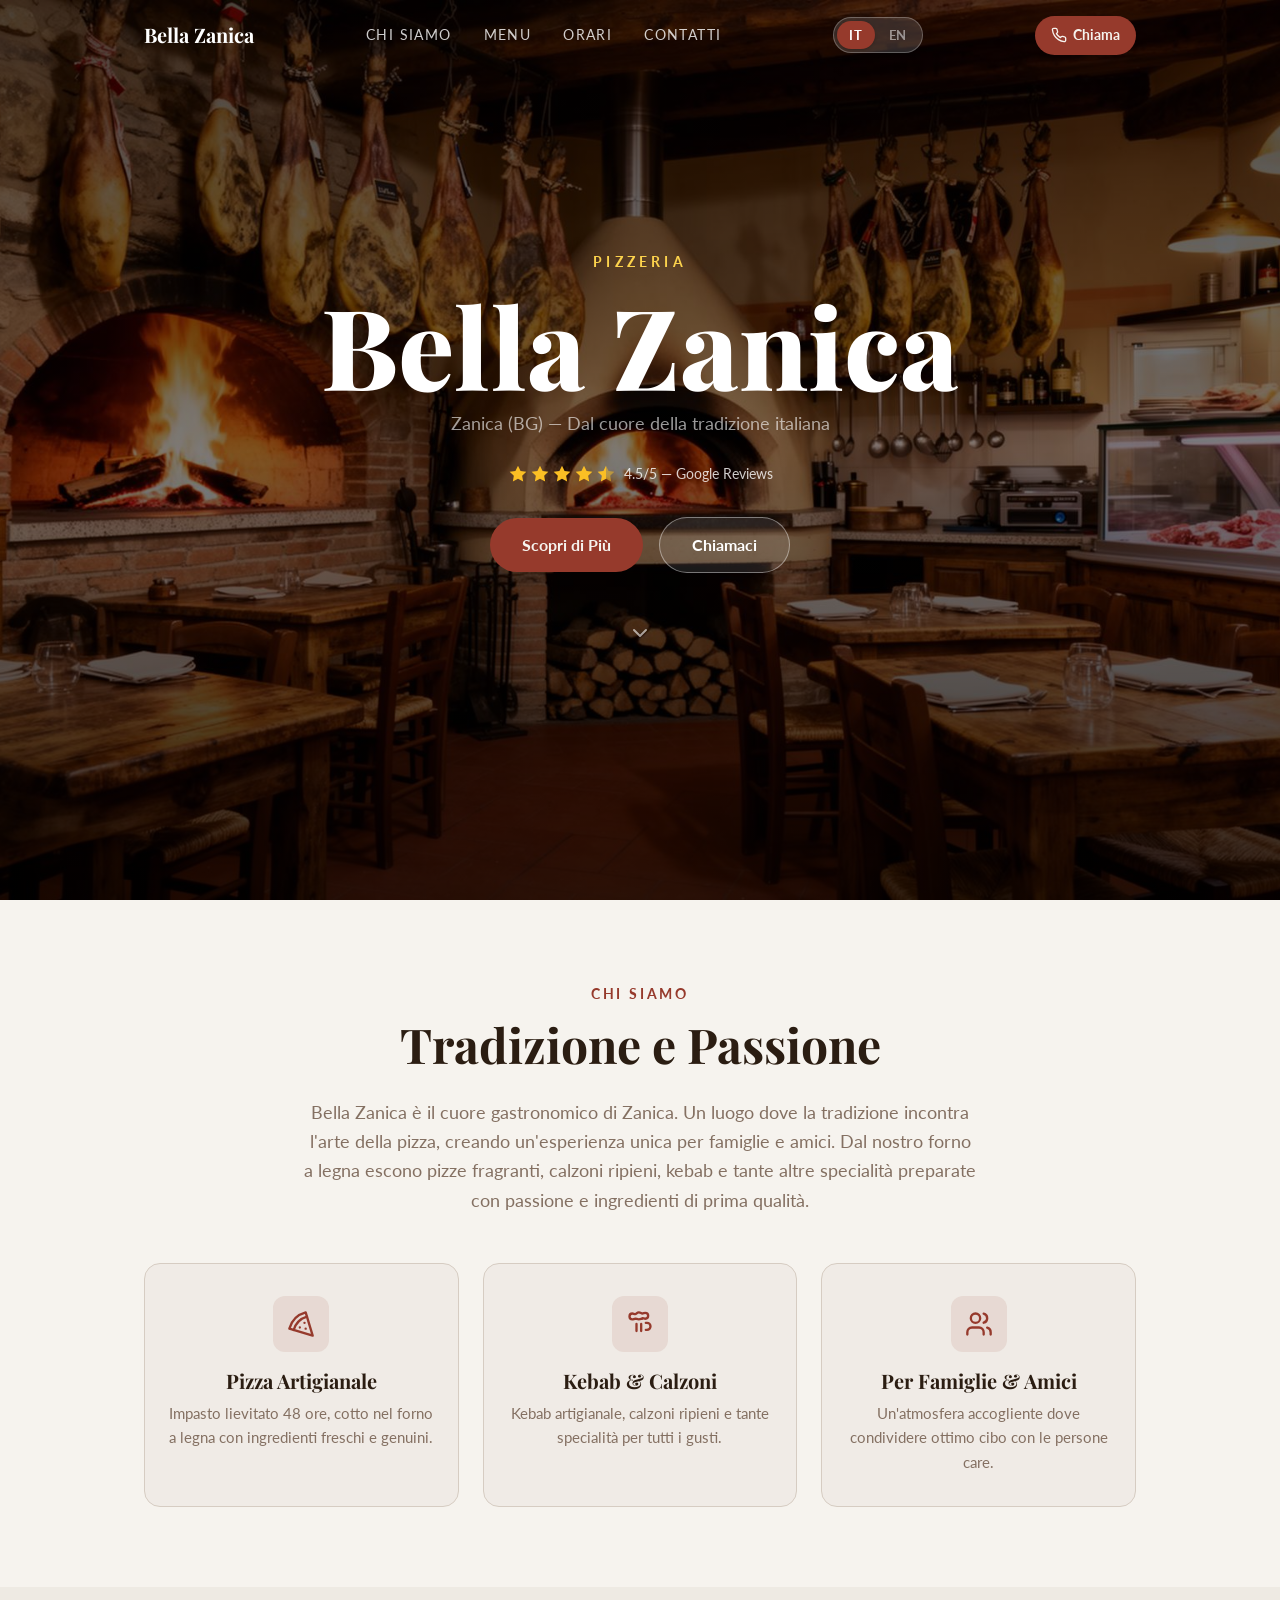
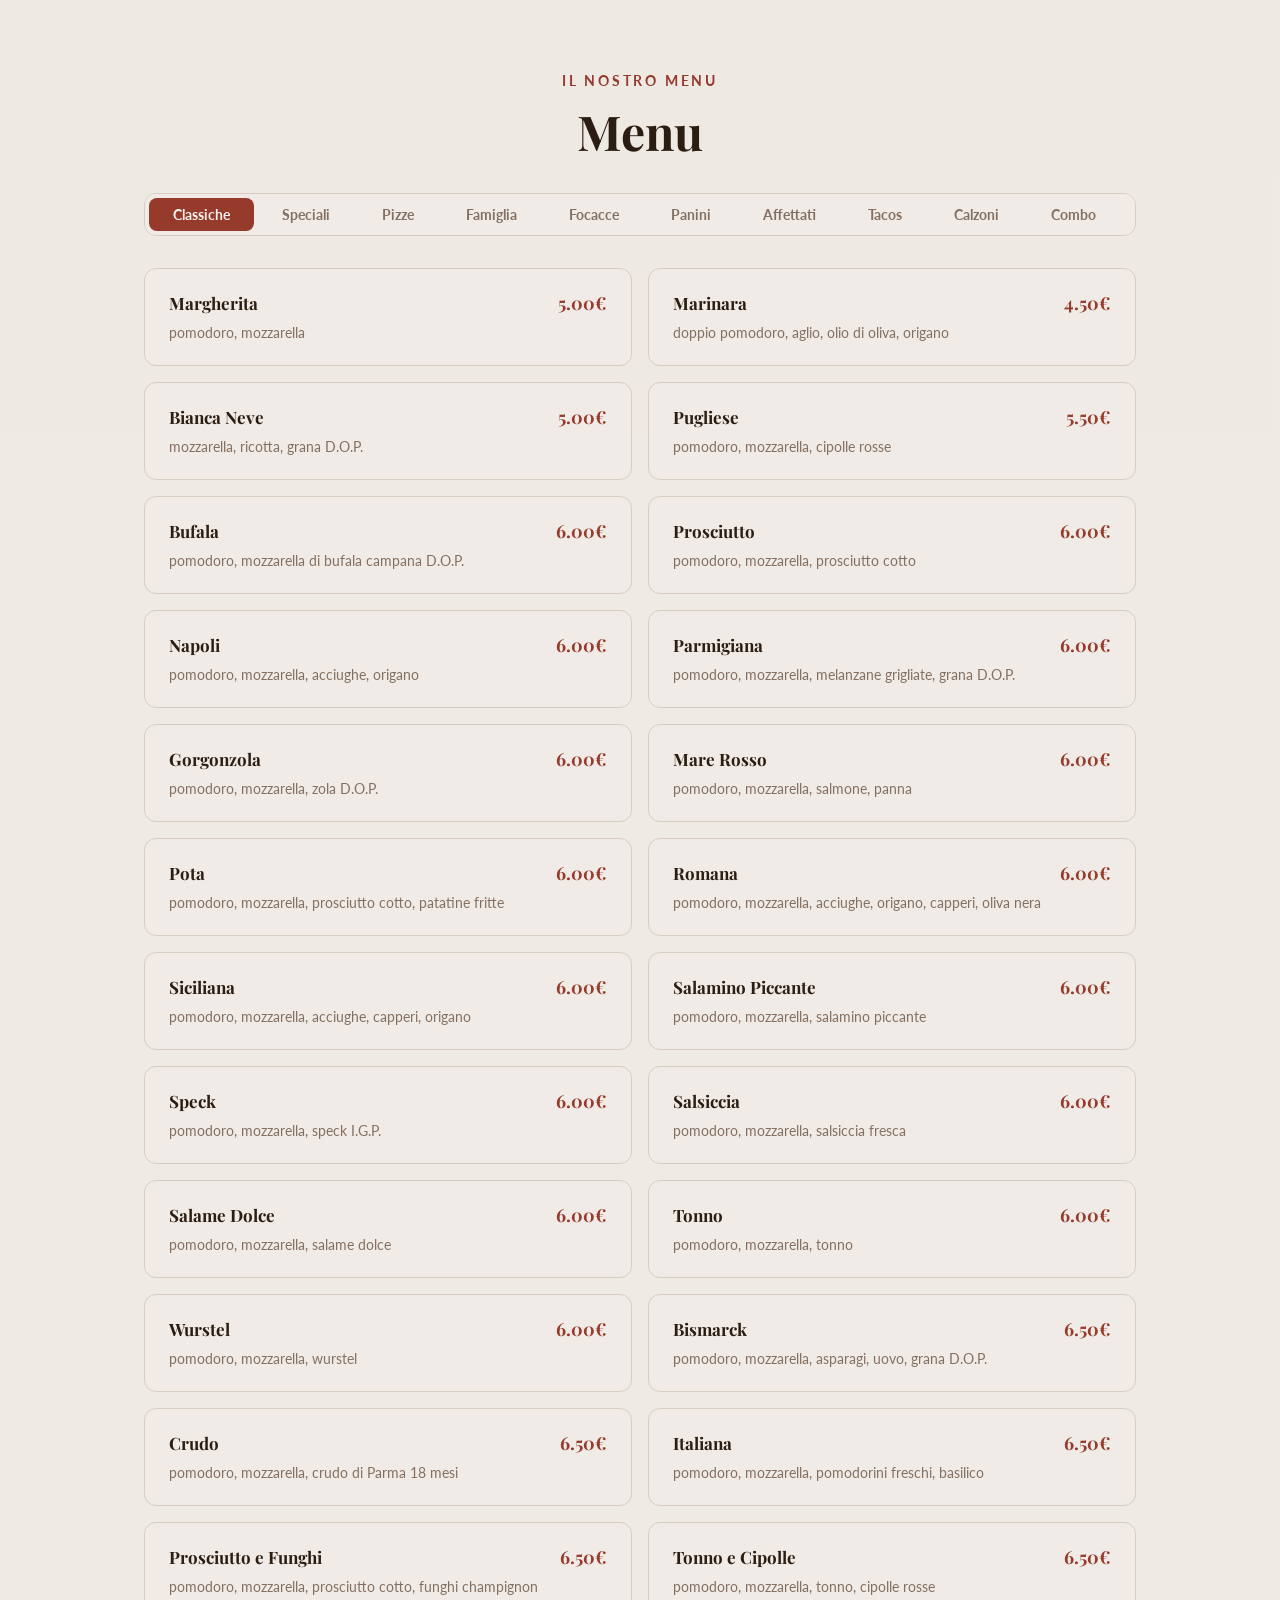
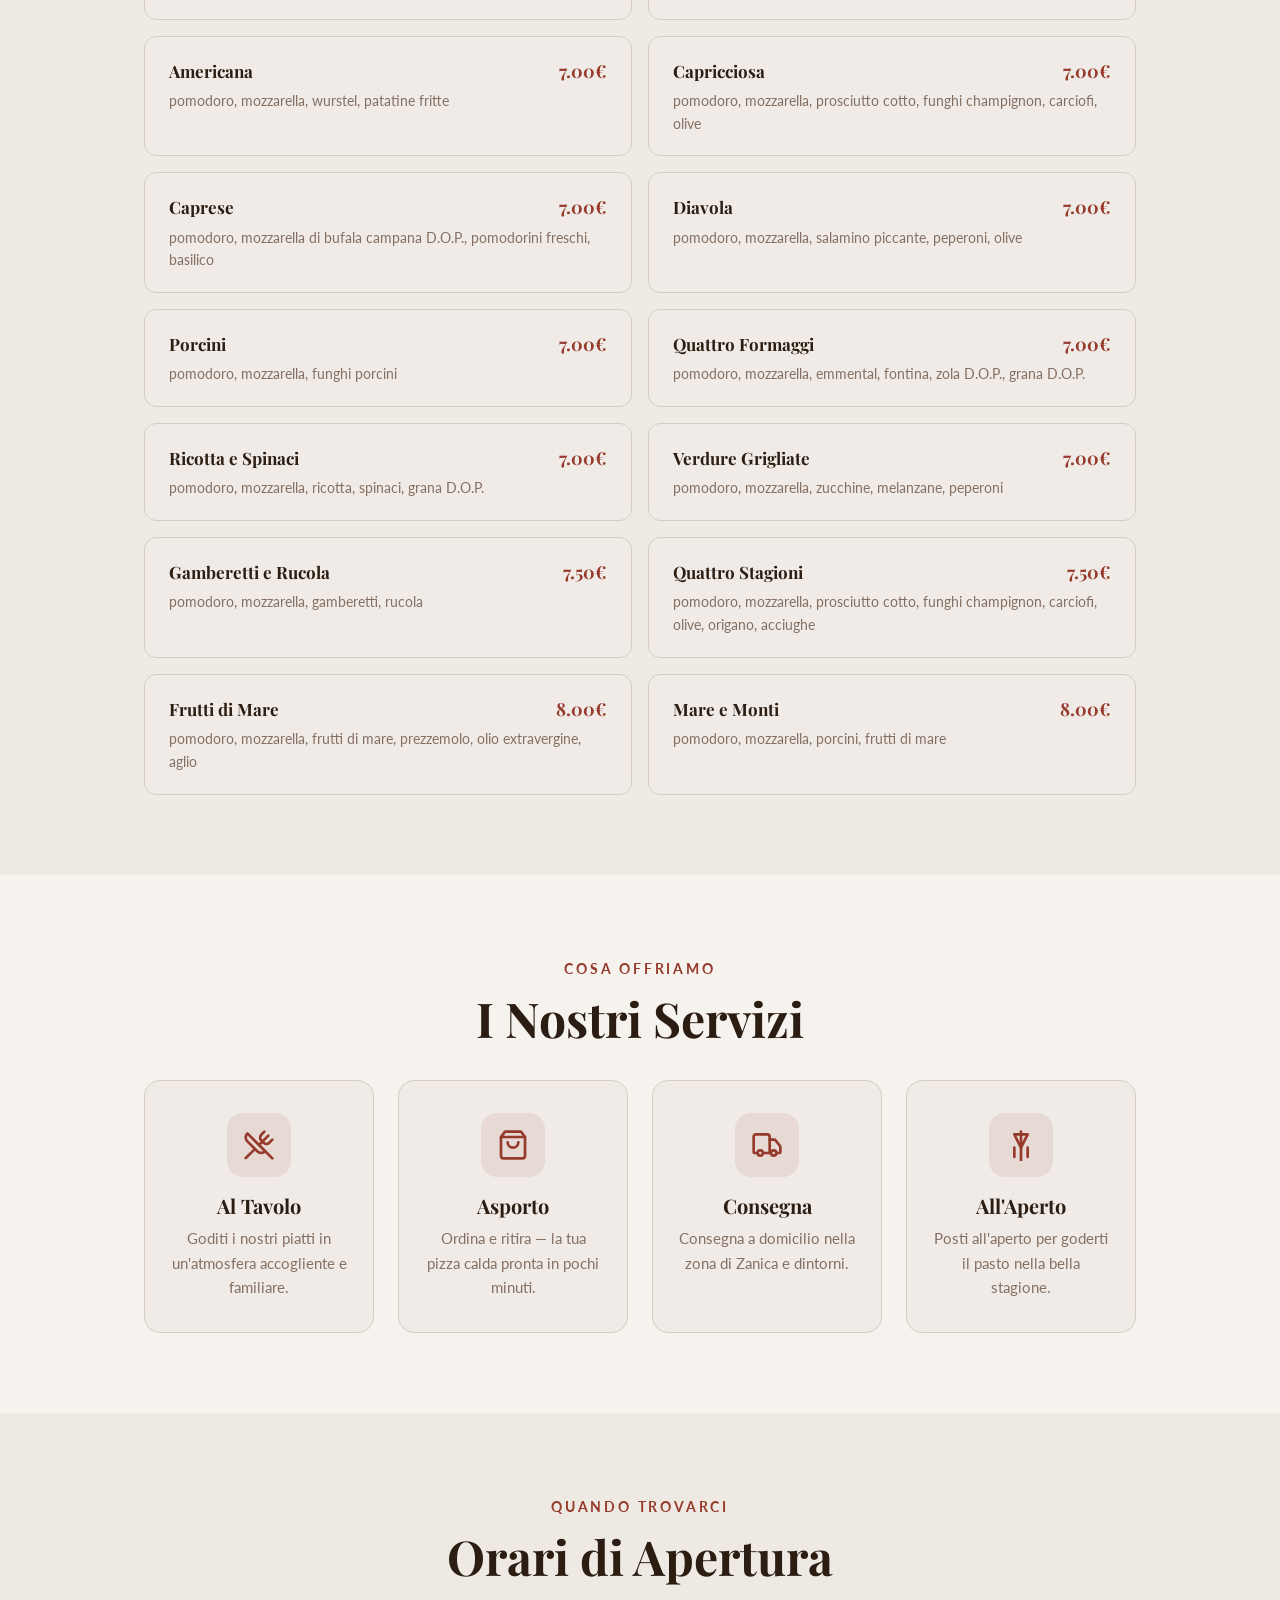
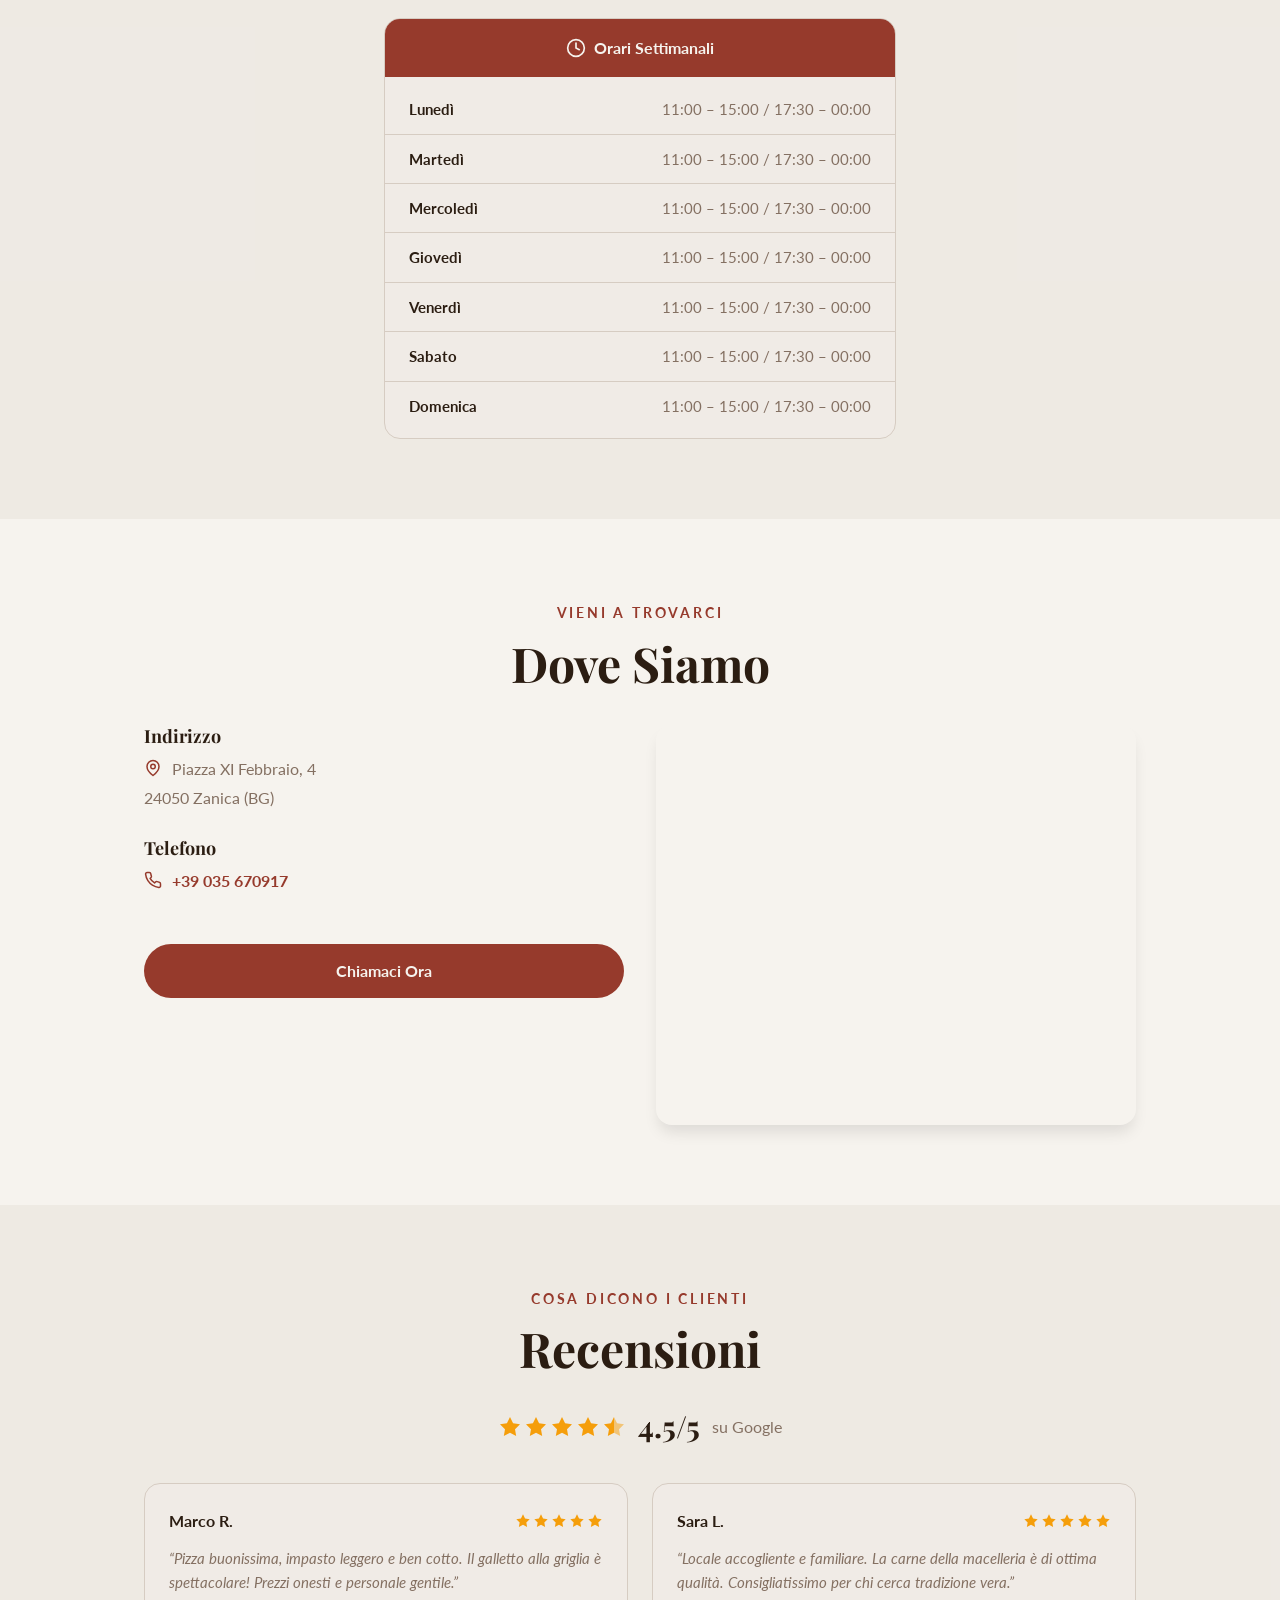
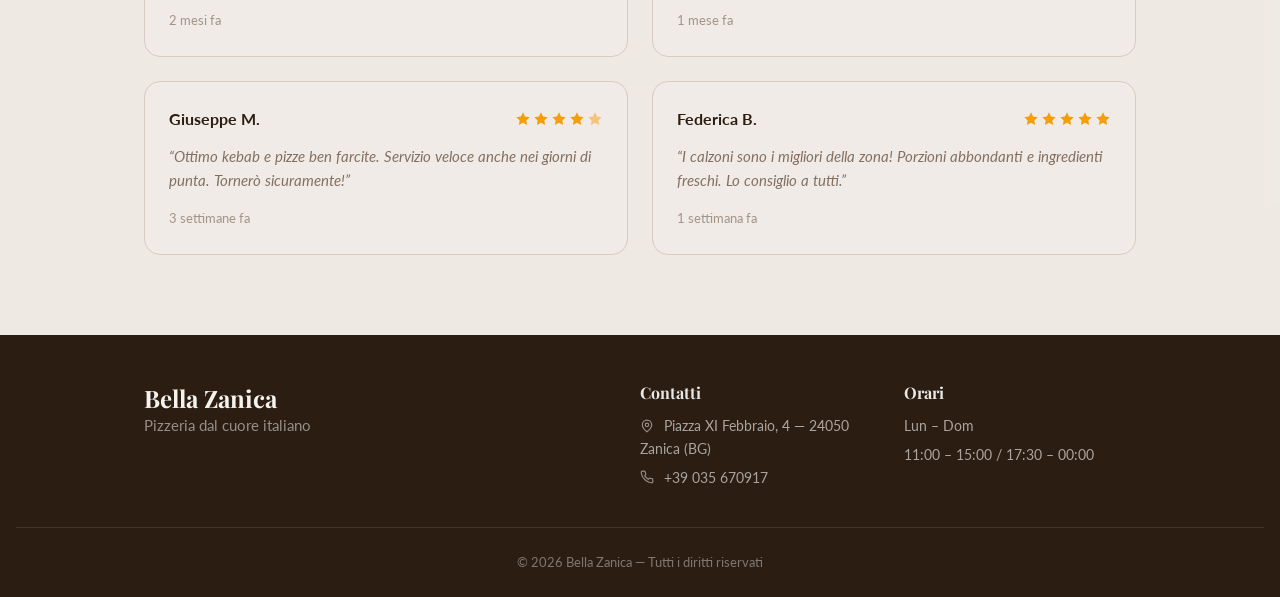
==== commit 56e1fd35: "Make language toggle always visible and more prominent Co-Authored-By: Claude Opus 4.6 <noreply@anth" ====
--- a/index.html
+++ b/index.html
@@ -74,10 +74,6 @@
       <a href="#menu" onclick="closeMobileMenu()" data-i18n="nav.menu">Menu</a>
       <a href="#orari" onclick="closeMobileMenu()" data-i18n="nav.hours">Orari</a>
       <a href="#contatti" onclick="closeMobileMenu()" data-i18n="nav.contact">Contatti</a>
-      <div class="lang-toggle mobile-lang-toggle">
-        <button class="lang-btn active" data-lang="it">IT</button>
-        <button class="lang-btn" data-lang="en">EN</button>
-      </div>
       <a href="tel:+39035670917" class="mobile-cta" onclick="closeMobileMenu()">
         <svg xmlns="http://www.w3.org/2000/svg" width="16" height="16" viewBox="0 0 24 24" fill="none" stroke="currentColor" stroke-width="2" stroke-linecap="round" stroke-linejoin="round"><path d="M22 16.92v3a2 2 0 0 1-2.18 2 19.79 19.79 0 0 1-8.63-3.07 19.5 19.5 0 0 1-6-6 19.79 19.79 0 0 1-3.07-8.67A2 2 0 0 1 4.11 2h3a2 2 0 0 1 2 1.72 12.84 12.84 0 0 0 .7 2.81 2 2 0 0 1-.45 2.11L8.09 9.91a16 16 0 0 0 6 6l1.27-1.27a2 2 0 0 1 2.11-.45 12.84 12.84 0 0 0 2.81.7A2 2 0 0 1 22 16.92z"/></svg>
         <span data-i18n="nav.callNow">Chiama Ora</span>
--- a/styles.css
+++ b/styles.css
@@ -1010,25 +1010,20 @@
 
 /* ===== Language Toggle ===== */
 .lang-toggle {
-  display: none;
+  display: flex;
   align-items: center;
   gap: 0.125rem;
-  background-color: rgba(255, 255, 255, 0.1);
+  background-color: rgba(255, 255, 255, 0.15);
+  border: 1px solid rgba(255, 255, 255, 0.25);
   border-radius: 9999px;
-  padding: 0.125rem;
-}
-
-@media (min-width: 768px) {
-  .lang-toggle {
-    display: flex;
-  }
+  padding: 0.1875rem;
 }
 
 .lang-btn {
   font-family: 'Lato', sans-serif;
-  font-size: 0.75rem;
-  font-weight: 700;
-  padding: 0.25rem 0.625rem;
+  font-size: 0.8125rem;
+  font-weight: 700;
+  padding: 0.375rem 0.75rem;
   border: none;
   background: none;
   border-radius: 9999px;
@@ -1039,14 +1034,15 @@
 }
 
 .lang-btn:hover {
-  color: rgba(255, 255, 255, 0.8);
+  color: rgba(255, 255, 255, 0.9);
 }
 
 .lang-btn.active {
-  background-color: rgba(255, 255, 255, 0.2);
+  background-color: var(--primary);
   color: #fff;
+  box-shadow: 0 1px 3px rgba(0, 0, 0, 0.2);
 }
 
 .mobile-lang-toggle {
-  display: flex;
-}
+  display: none;
+}
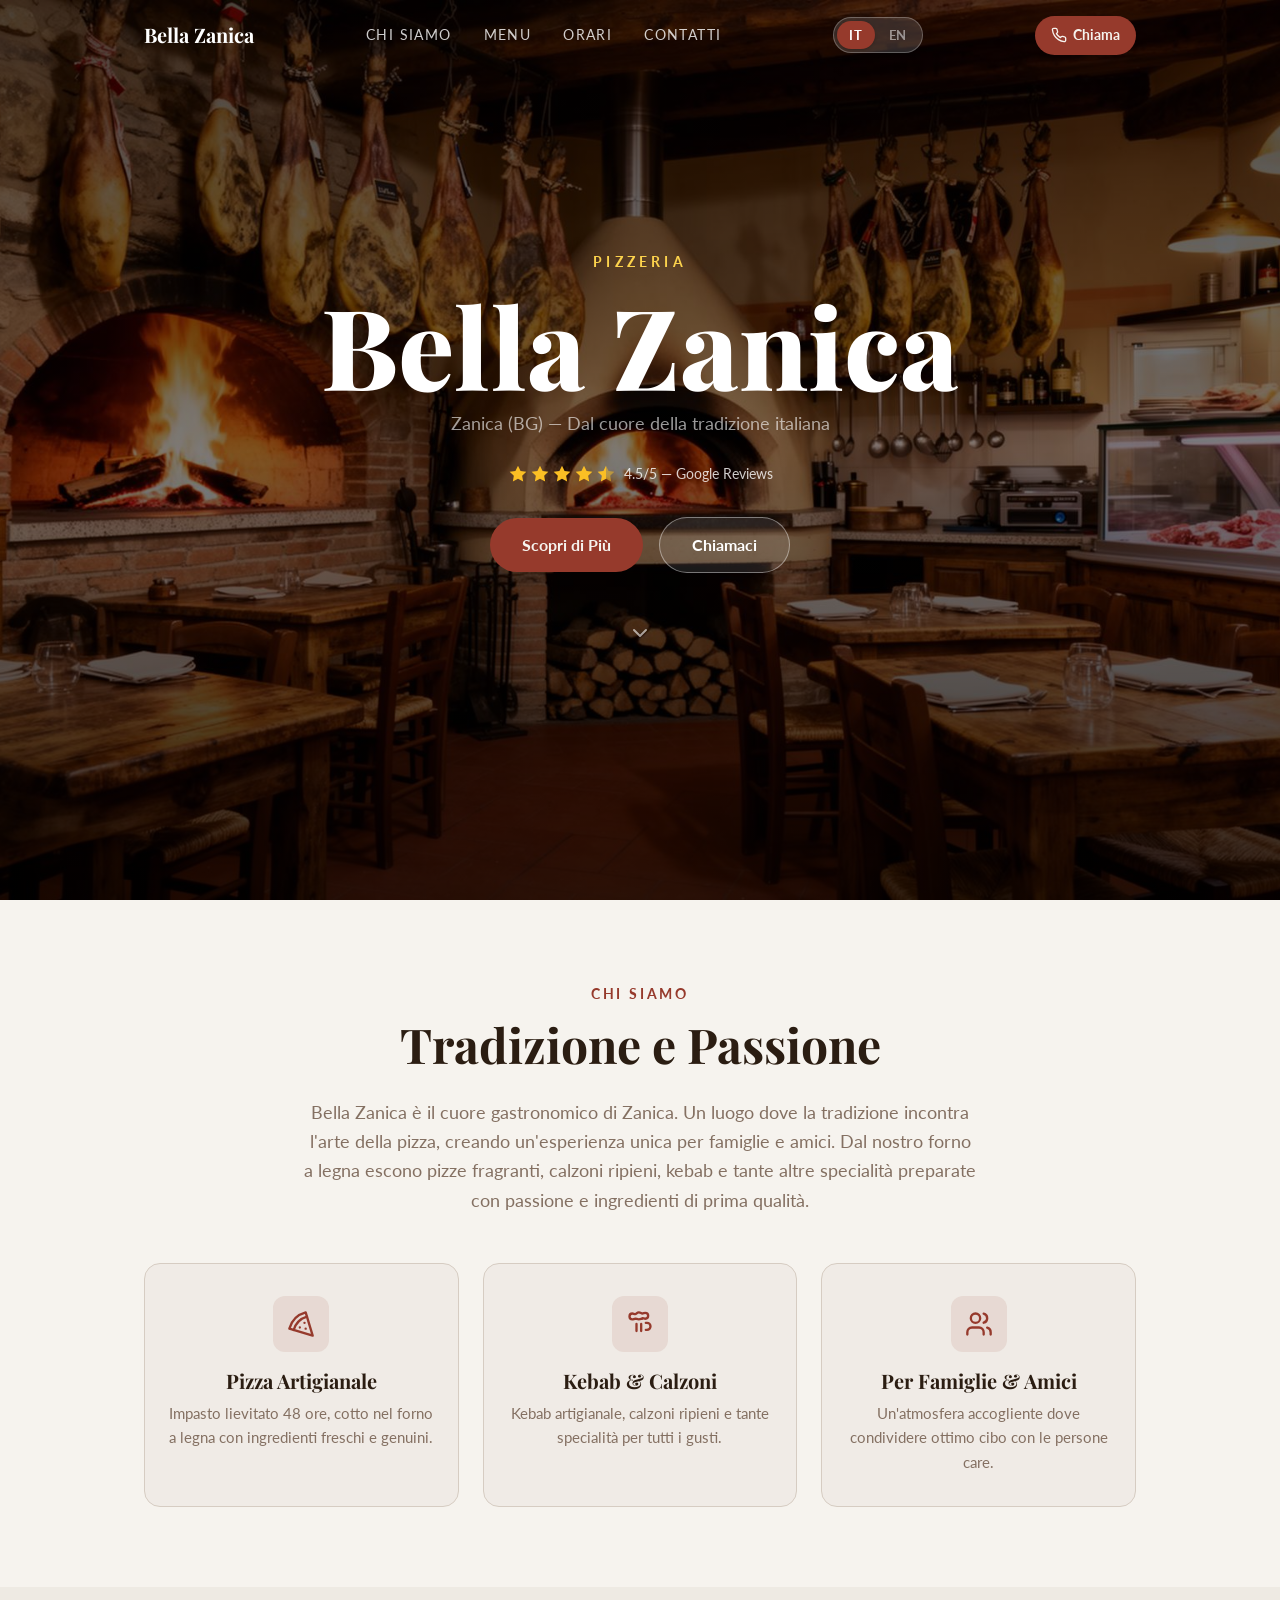
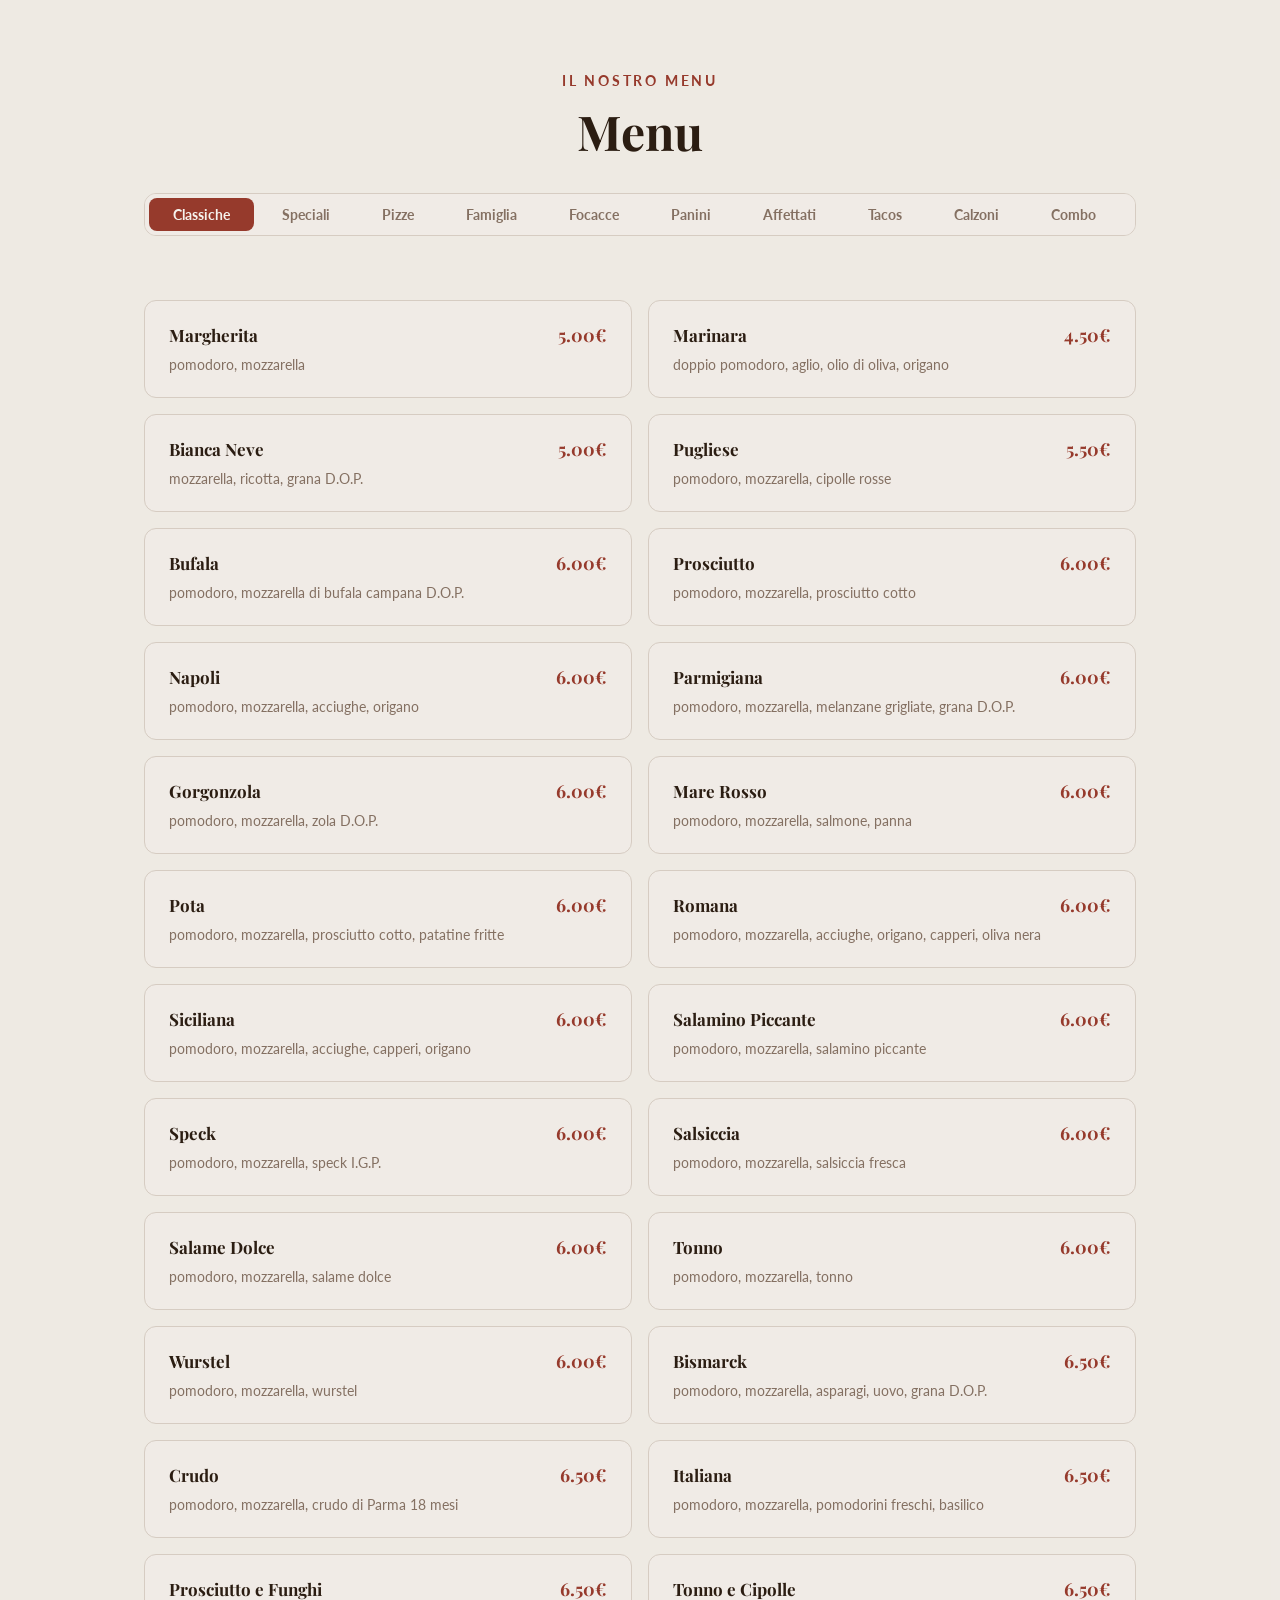
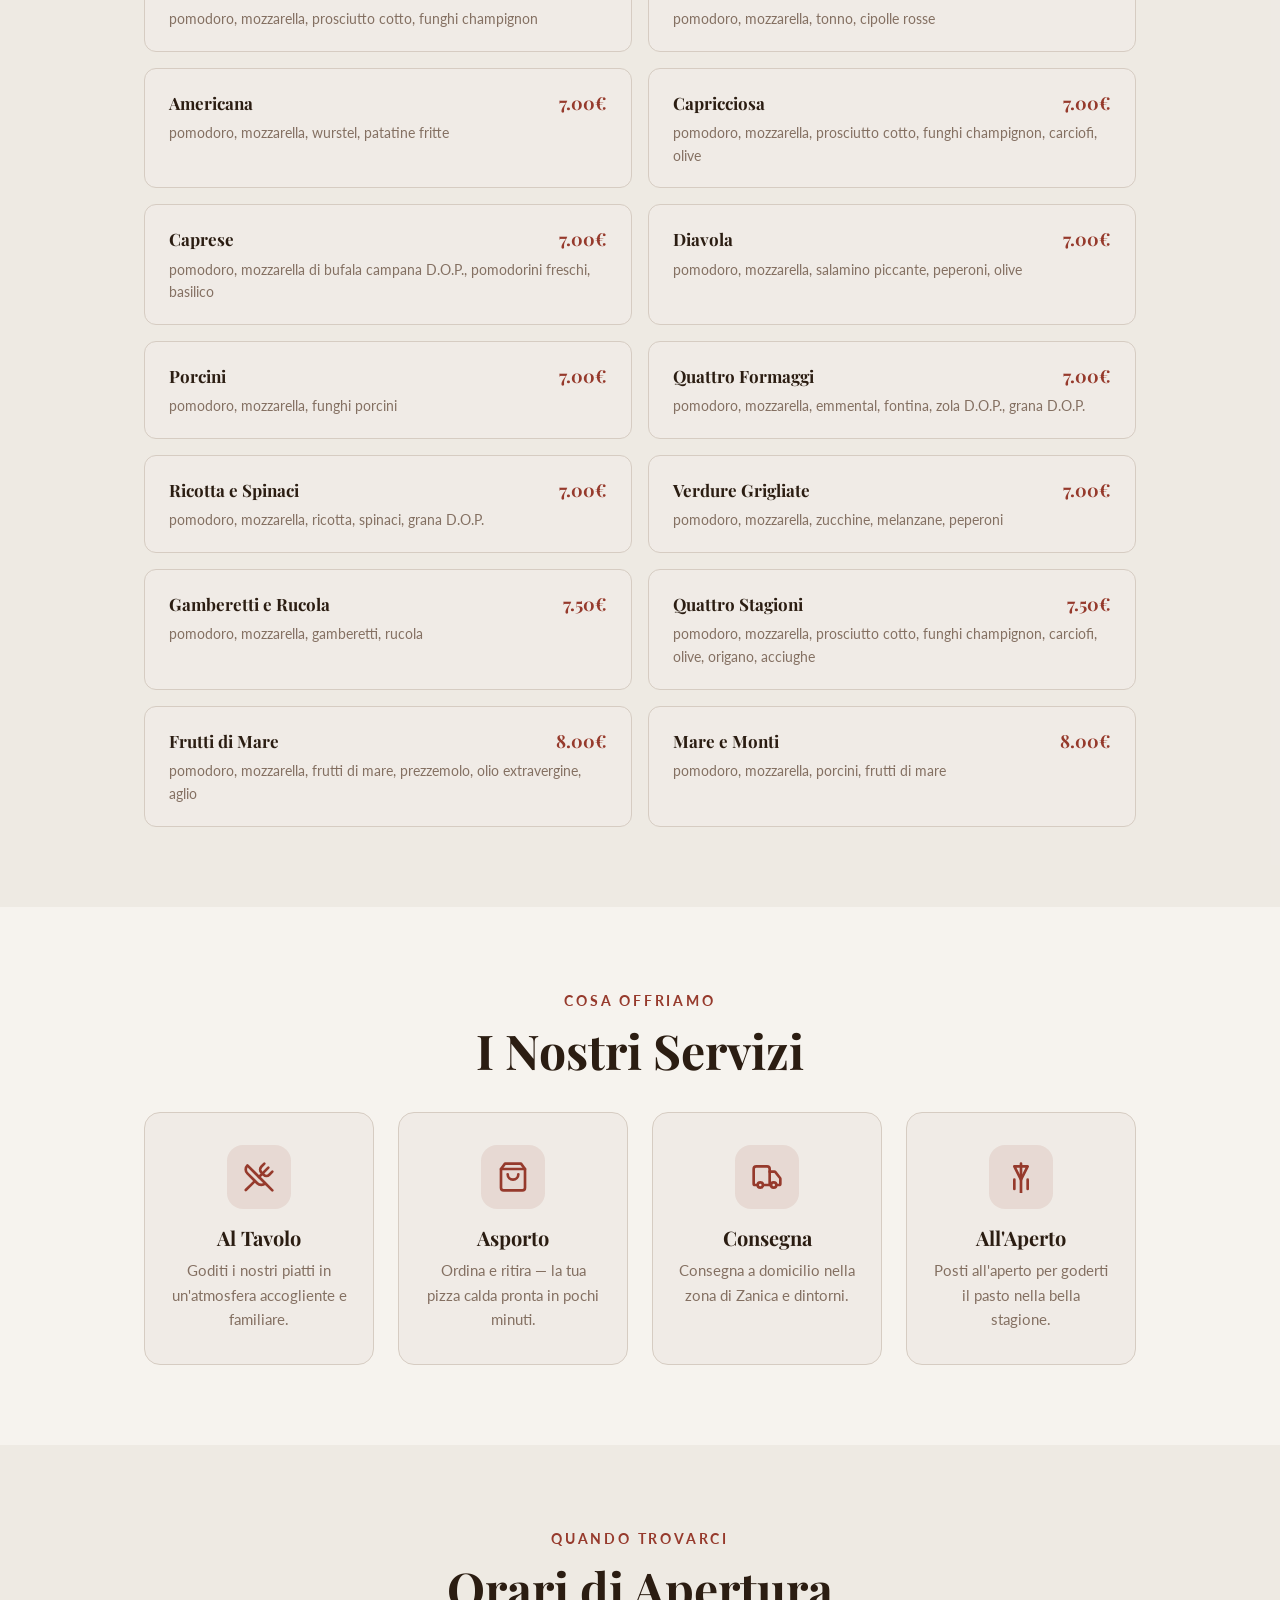
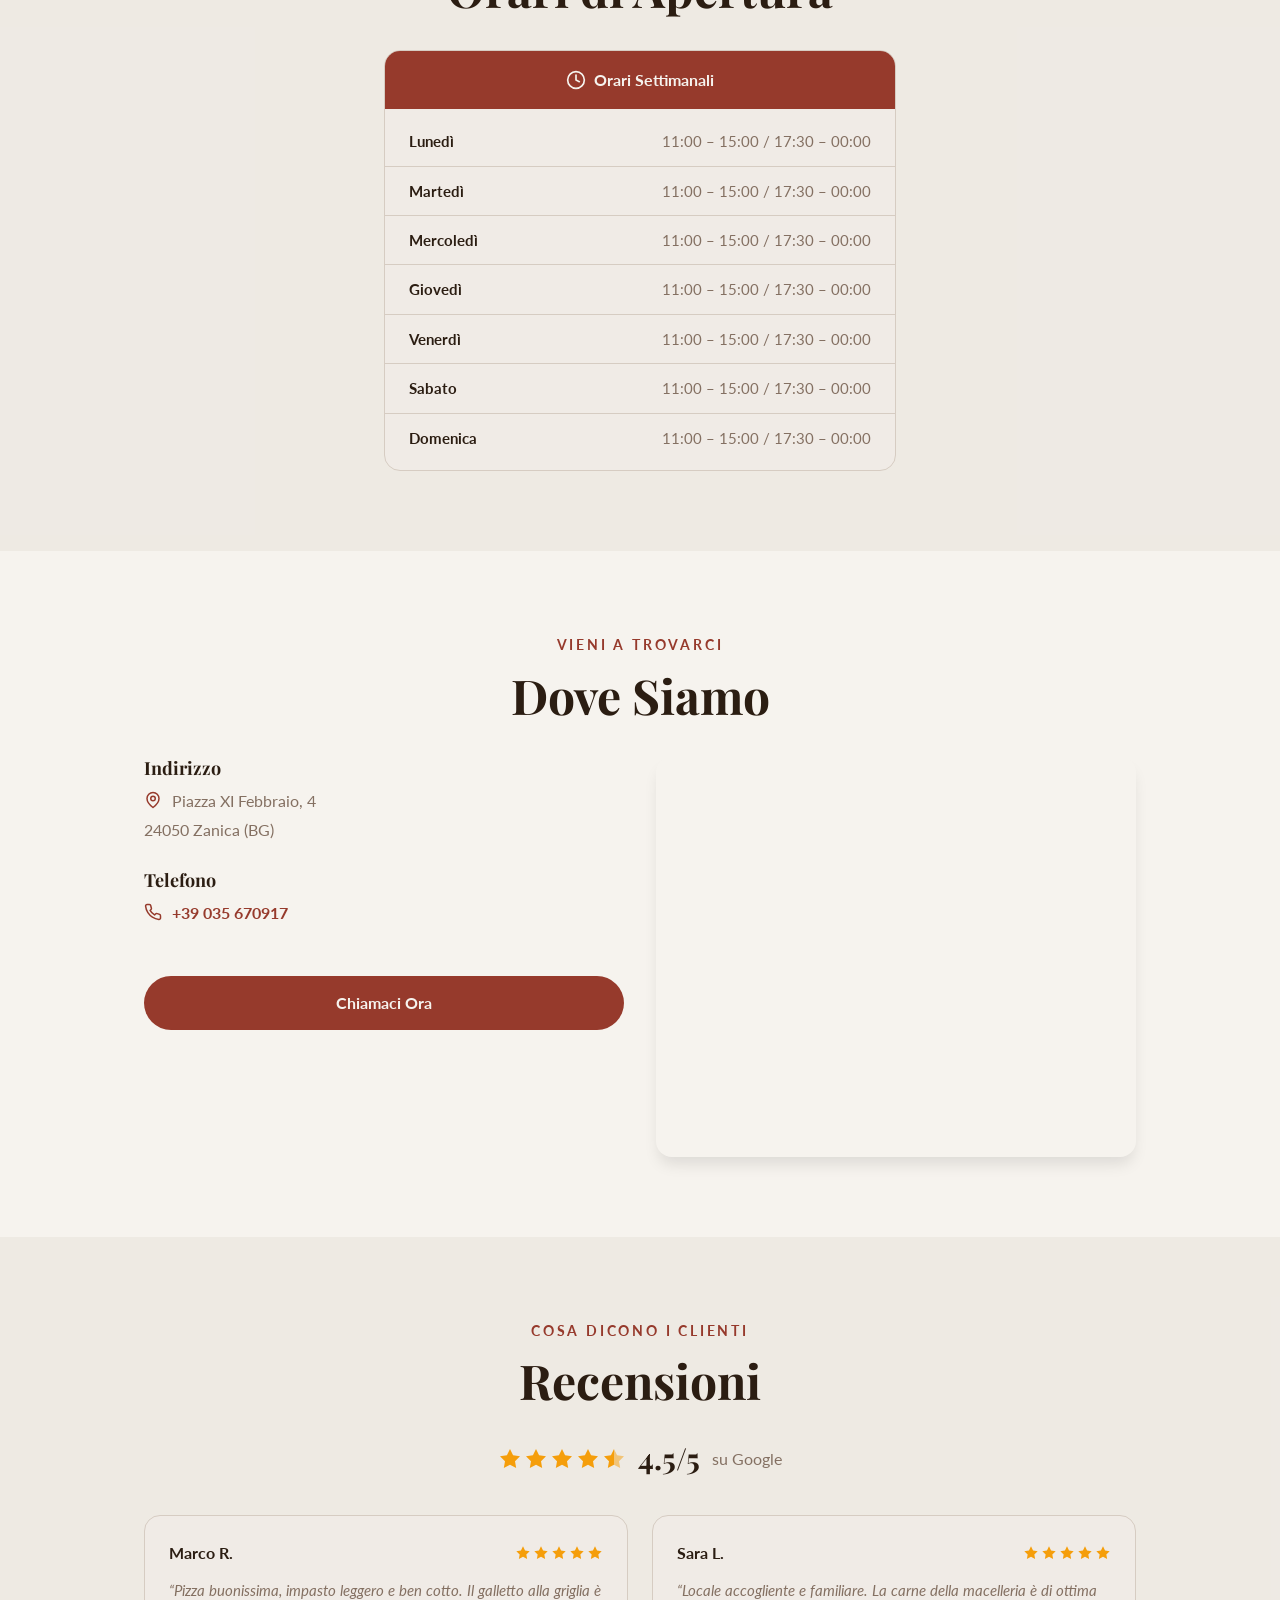
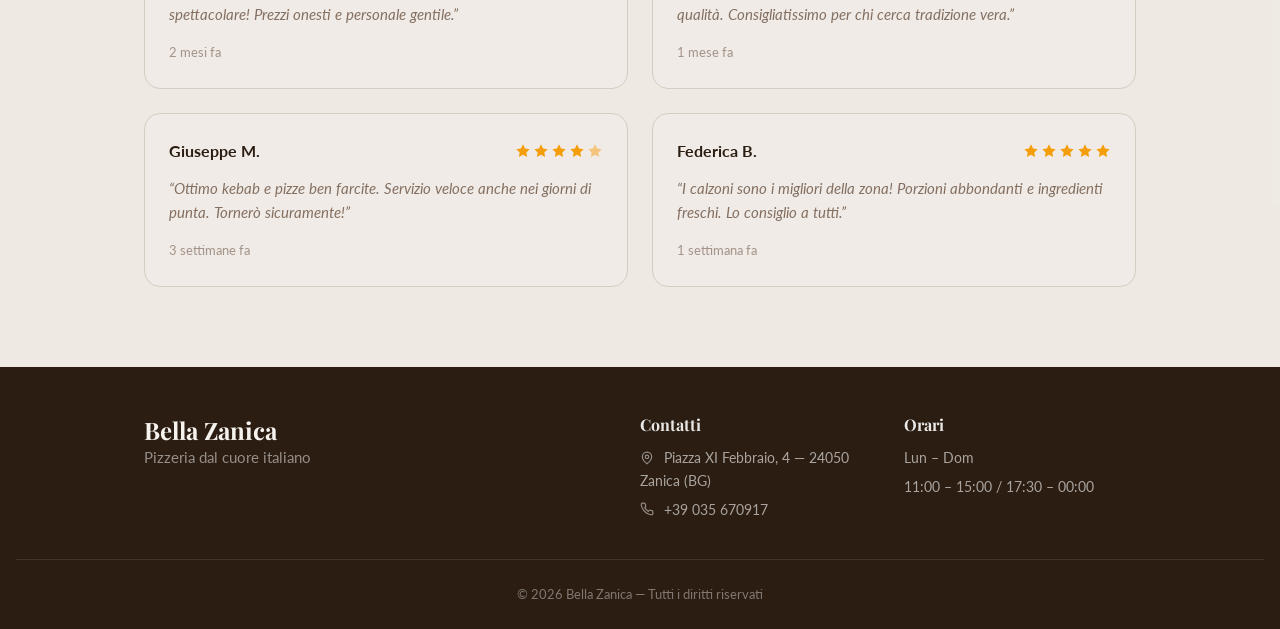
==== commit 3c392a4e: "Add mobile scroll indicator with animated "Scorri" hint and fade gradients Co-Authored-By: Claude Op" ====
--- a/index.html
+++ b/index.html
@@ -146,20 +146,26 @@
       <span class="eyebrow" data-i18n="menu.eyebrow">Il Nostro Menu</span>
       <h2>Menu</h2>
       <div class="tabs">
-        <div class="tab-list tab-list-scroll">
-          <button class="tab-btn active" data-tab="classiche" data-i18n="menu.tab.classiche">Classiche</button>
-          <button class="tab-btn" data-tab="speciali" data-i18n="menu.tab.speciali">Speciali</button>
-          <button class="tab-btn" data-tab="pizze" data-i18n="menu.tab.pizze">Pizze</button>
-          <button class="tab-btn" data-tab="famiglia" data-i18n="menu.tab.famiglia">Famiglia</button>
-          <button class="tab-btn" data-tab="focacce" data-i18n="menu.tab.focacce">Focacce</button>
-          <button class="tab-btn" data-tab="panini" data-i18n="menu.tab.panini">Panini</button>
-          <button class="tab-btn" data-tab="affettati" data-i18n="menu.tab.affettati">Affettati</button>
-          <button class="tab-btn" data-tab="tacos" data-i18n="menu.tab.tacos">Tacos</button>
-          <button class="tab-btn" data-tab="calzoni" data-i18n="menu.tab.calzoni">Calzoni</button>
-          <button class="tab-btn" data-tab="combo" data-i18n="menu.tab.combo">Combo</button>
-          <button class="tab-btn" data-tab="fritture" data-i18n="menu.tab.fritture">Fritture</button>
-          <button class="tab-btn" data-tab="dessert" data-i18n="menu.tab.dessert">Dessert</button>
-          <button class="tab-btn" data-tab="bibite" data-i18n="menu.tab.bibite">Bibite</button>
+        <div class="tab-list-wrapper">
+          <div class="tab-list tab-list-scroll" id="tab-list-scroll">
+            <button class="tab-btn active" data-tab="classiche" data-i18n="menu.tab.classiche">Classiche</button>
+            <button class="tab-btn" data-tab="speciali" data-i18n="menu.tab.speciali">Speciali</button>
+            <button class="tab-btn" data-tab="pizze" data-i18n="menu.tab.pizze">Pizze</button>
+            <button class="tab-btn" data-tab="famiglia" data-i18n="menu.tab.famiglia">Famiglia</button>
+            <button class="tab-btn" data-tab="focacce" data-i18n="menu.tab.focacce">Focacce</button>
+            <button class="tab-btn" data-tab="panini" data-i18n="menu.tab.panini">Panini</button>
+            <button class="tab-btn" data-tab="affettati" data-i18n="menu.tab.affettati">Affettati</button>
+            <button class="tab-btn" data-tab="tacos" data-i18n="menu.tab.tacos">Tacos</button>
+            <button class="tab-btn" data-tab="calzoni" data-i18n="menu.tab.calzoni">Calzoni</button>
+            <button class="tab-btn" data-tab="combo" data-i18n="menu.tab.combo">Combo</button>
+            <button class="tab-btn" data-tab="fritture" data-i18n="menu.tab.fritture">Fritture</button>
+            <button class="tab-btn" data-tab="dessert" data-i18n="menu.tab.dessert">Dessert</button>
+            <button class="tab-btn" data-tab="bibite" data-i18n="menu.tab.bibite">Bibite</button>
+          </div>
+        </div>
+        <div class="scroll-hint" id="scroll-hint">
+          <span data-i18n="menu.scroll">Scorri</span>
+          <svg xmlns="http://www.w3.org/2000/svg" width="14" height="14" viewBox="0 0 24 24" fill="none" stroke="currentColor" stroke-width="2.5" stroke-linecap="round" stroke-linejoin="round"><path d="m9 18 6-6-6-6"/></svg>
         </div>
 
         <!-- Pizze Classiche -->
--- a/styles.css
+++ b/styles.css
@@ -570,6 +570,12 @@
   font-style: italic;
 }
 
+/* Tab list wrapper with fade gradient (mobile) */
+.tab-list-wrapper {
+  position: relative;
+  margin-bottom: 2rem;
+}
+
 .tab-list-scroll {
   display: flex;
   overflow-x: auto;
@@ -578,6 +584,7 @@
   gap: 0.25rem;
   padding-bottom: 0.25rem;
   white-space: nowrap;
+  scroll-behavior: smooth;
 }
 
 .tab-list-scroll::-webkit-scrollbar {
@@ -586,6 +593,87 @@
 
 .tab-list-scroll .tab-btn {
   flex-shrink: 0;
+}
+
+/* Fade gradients on edges */
+.tab-list-wrapper::before,
+.tab-list-wrapper::after {
+  content: '';
+  position: absolute;
+  top: 0;
+  bottom: 0.25rem;
+  width: 2.5rem;
+  z-index: 1;
+  pointer-events: none;
+  transition: opacity 0.3s ease;
+}
+
+.tab-list-wrapper::before {
+  left: 0;
+  background: linear-gradient(to right, hsl(35, 20%, 88%) 0%, transparent 100%);
+  opacity: 0;
+}
+
+.tab-list-wrapper::after {
+  right: 0;
+  background: linear-gradient(to left, hsl(35, 20%, 88%) 0%, transparent 100%);
+}
+
+.tab-list-wrapper.fade-left-hidden::before {
+  opacity: 0;
+}
+
+.tab-list-wrapper.fade-left-visible::before {
+  opacity: 1;
+}
+
+.tab-list-wrapper.fade-right-hidden::after {
+  opacity: 0;
+}
+
+/* Scroll hint arrow + text */
+.scroll-hint {
+  display: flex;
+  align-items: center;
+  justify-content: center;
+  gap: 0.25rem;
+  margin-top: -0.75rem;
+  margin-bottom: 1.25rem;
+  font-size: 0.75rem;
+  font-weight: 700;
+  text-transform: uppercase;
+  letter-spacing: 0.05em;
+  color: var(--primary);
+  opacity: 0.8;
+  transition: opacity 0.3s ease;
+  animation: hint-nudge 1.5s ease-in-out infinite;
+}
+
+.scroll-hint svg {
+  color: var(--primary);
+}
+
+.scroll-hint.hidden {
+  opacity: 0;
+}
+
+@keyframes hint-nudge {
+  0%, 100% { transform: translateX(0); }
+  50% { transform: translateX(5px); }
+}
+
+@media (min-width: 768px) {
+  .tab-list-wrapper::before,
+  .tab-list-wrapper::after {
+    display: none;
+  }
+  .scroll-hint {
+    display: none;
+  }
+  .tab-list-wrapper {
+    display: flex;
+    justify-content: center;
+  }
 }
 
 /* ===== Gallery ===== */
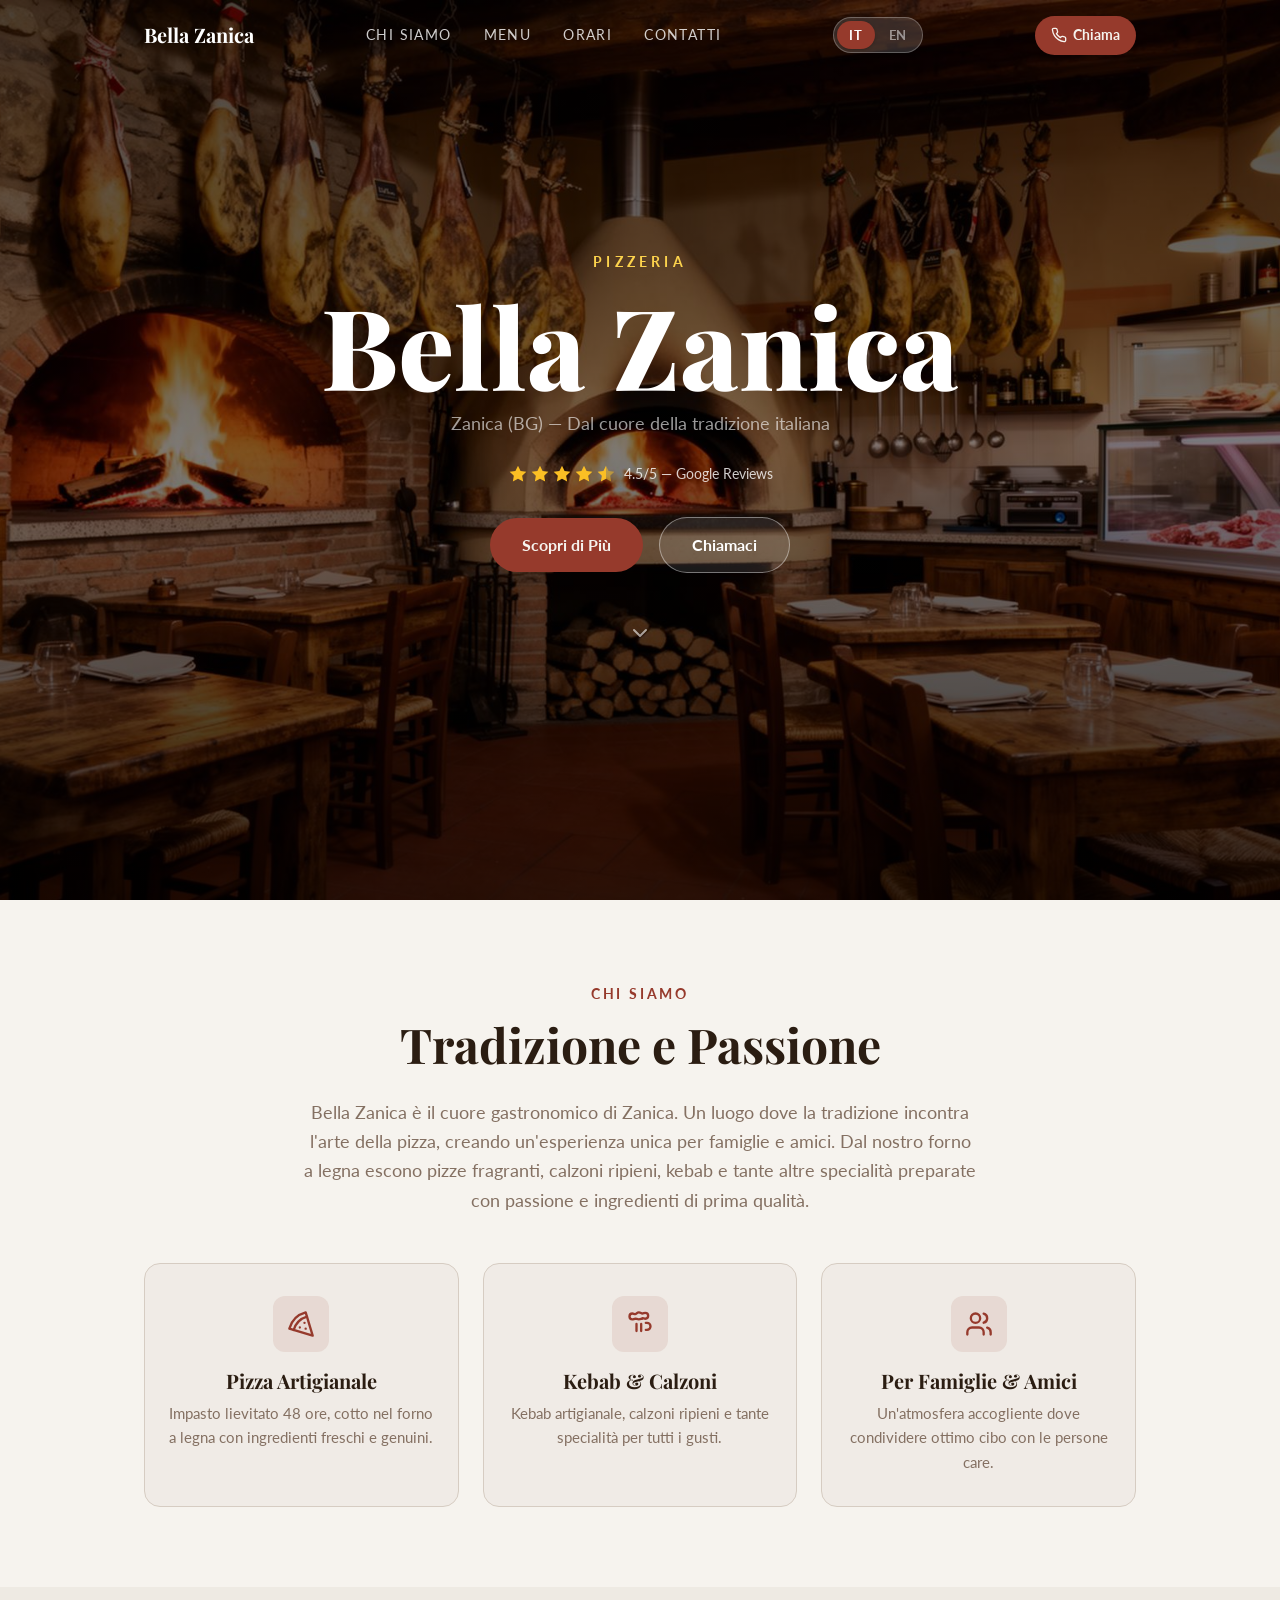
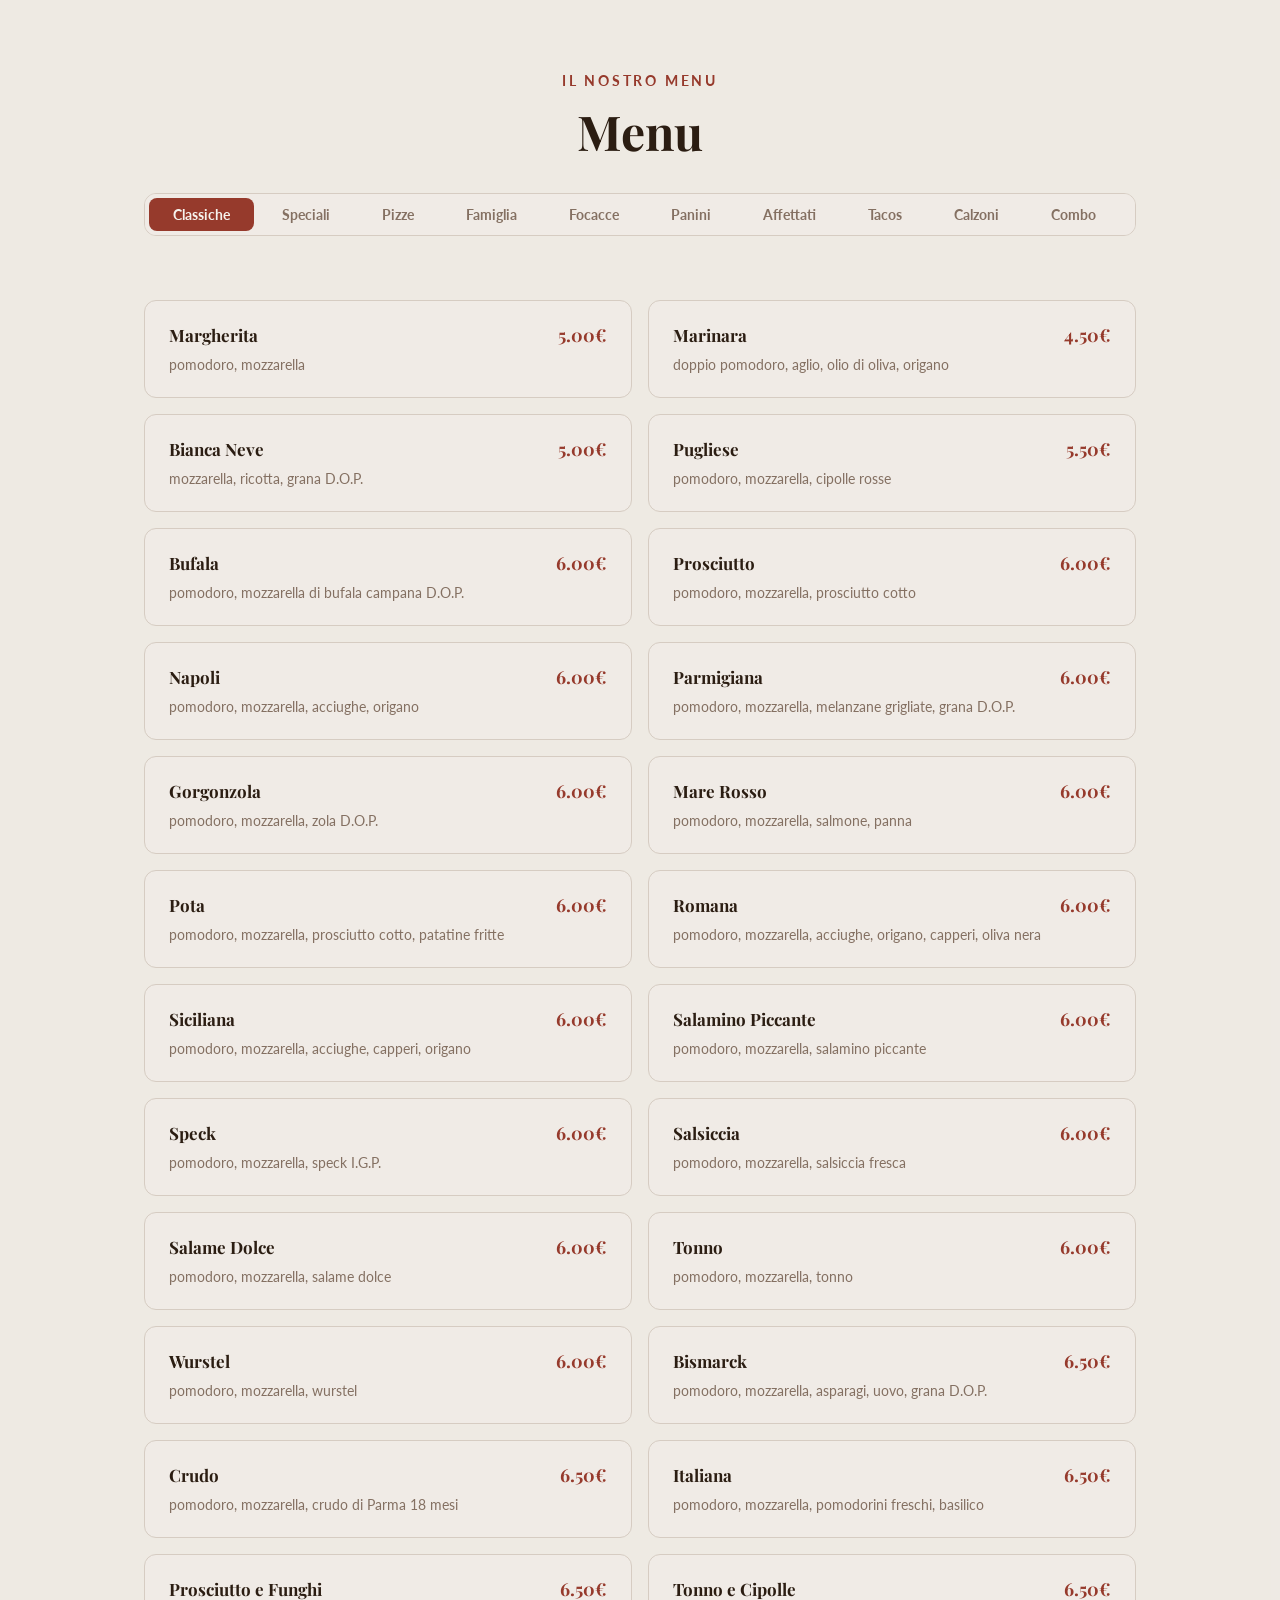
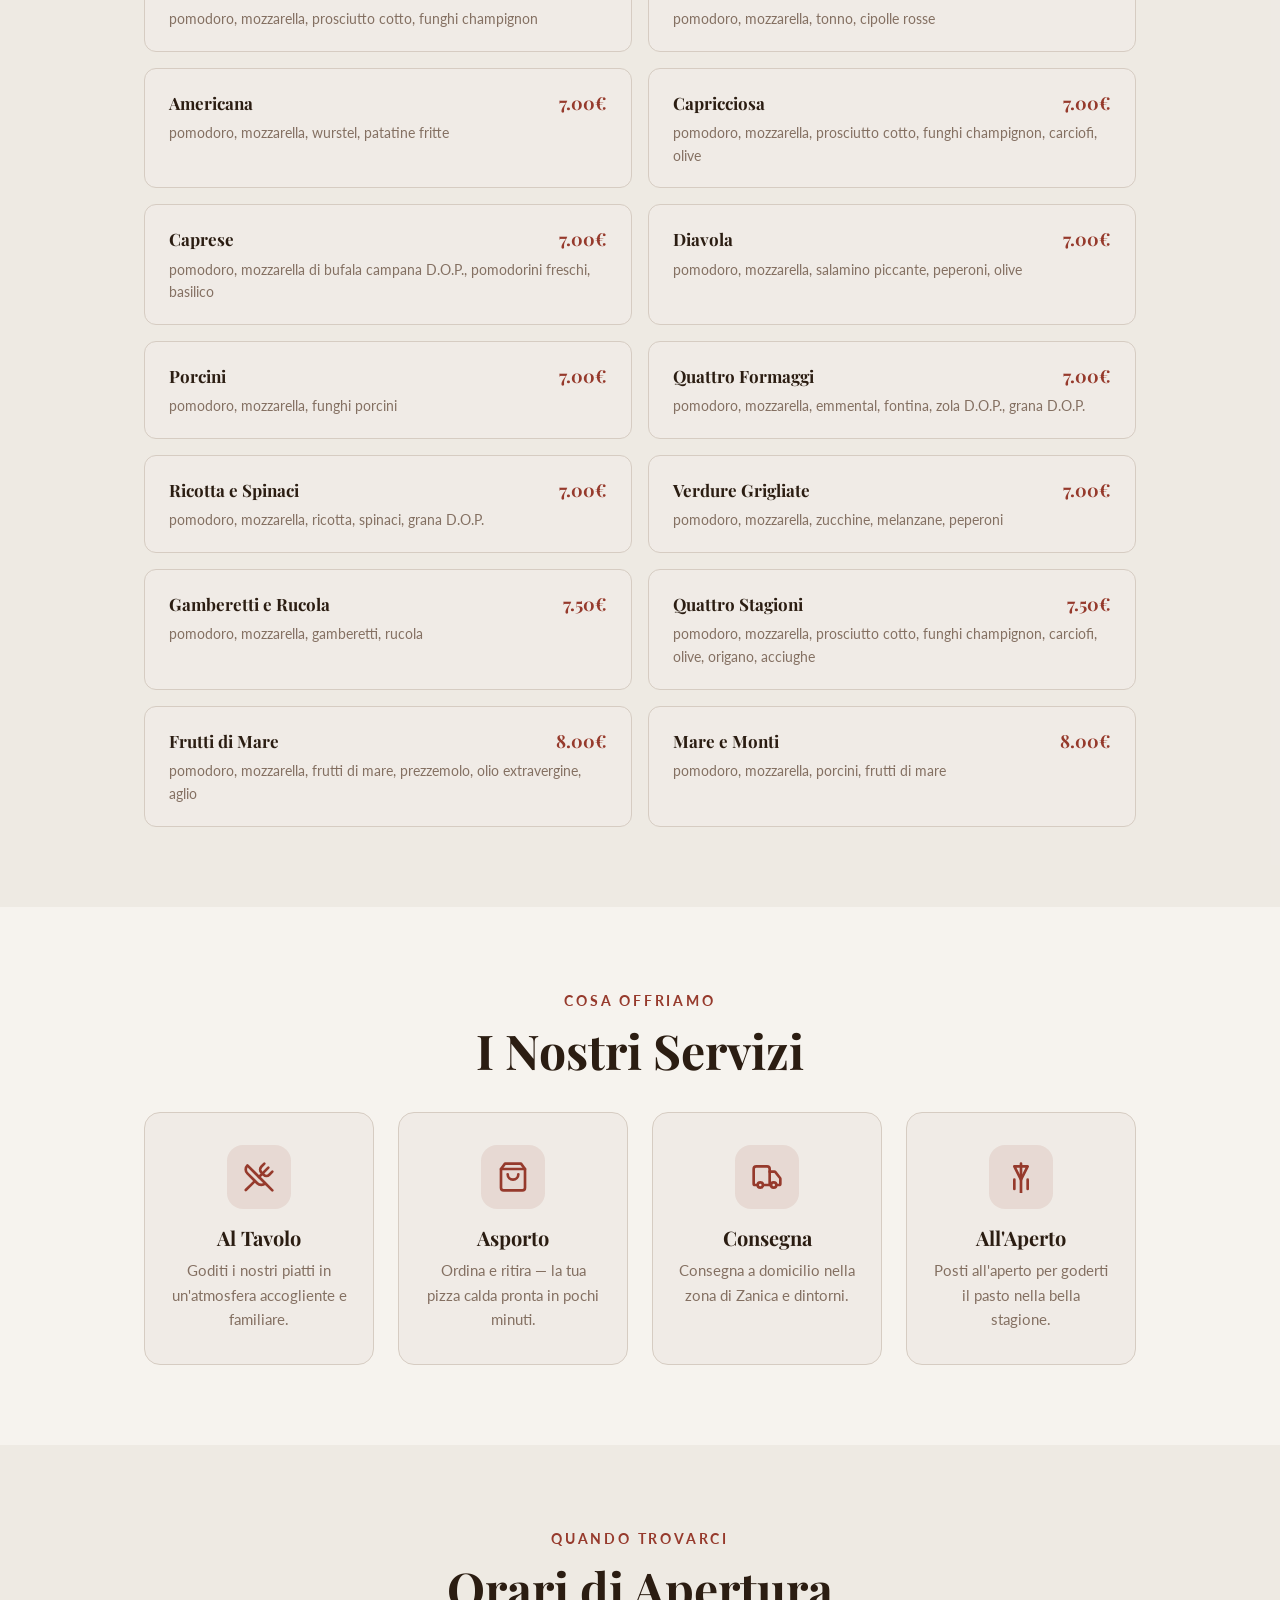
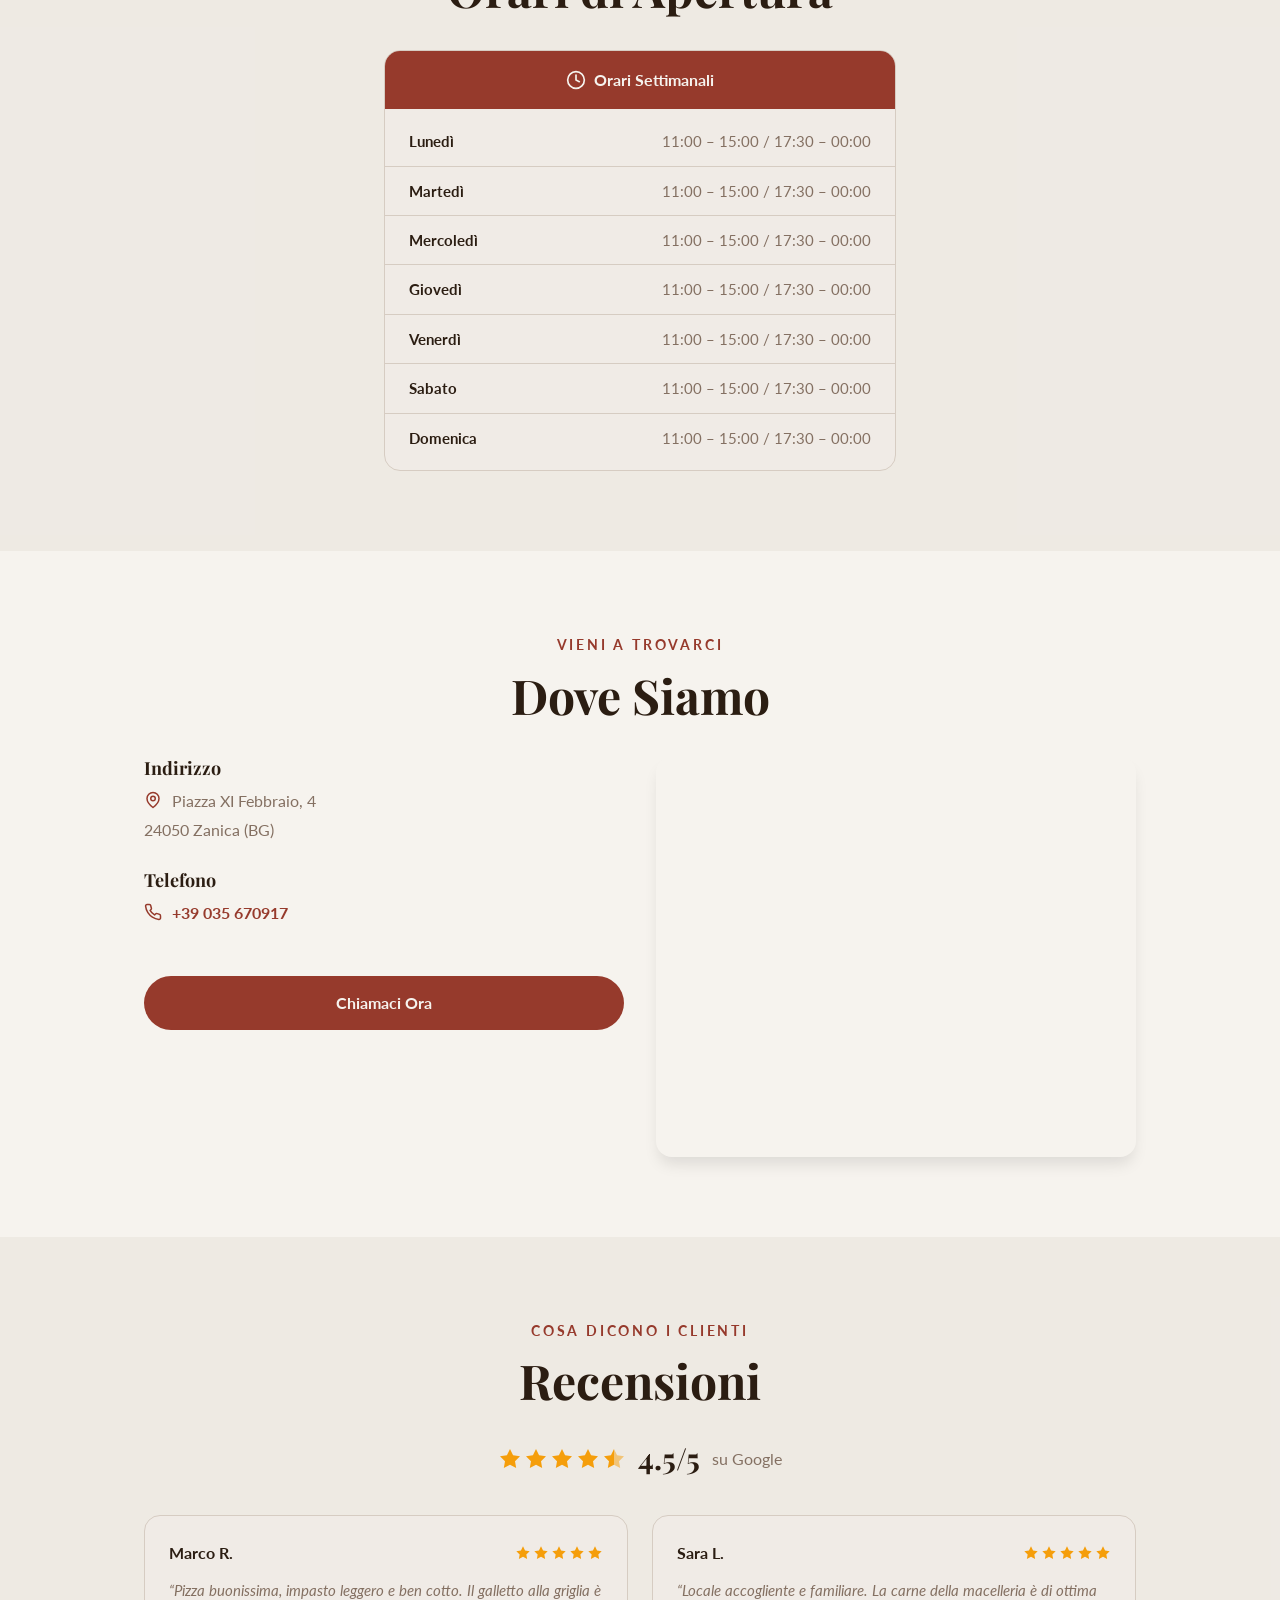
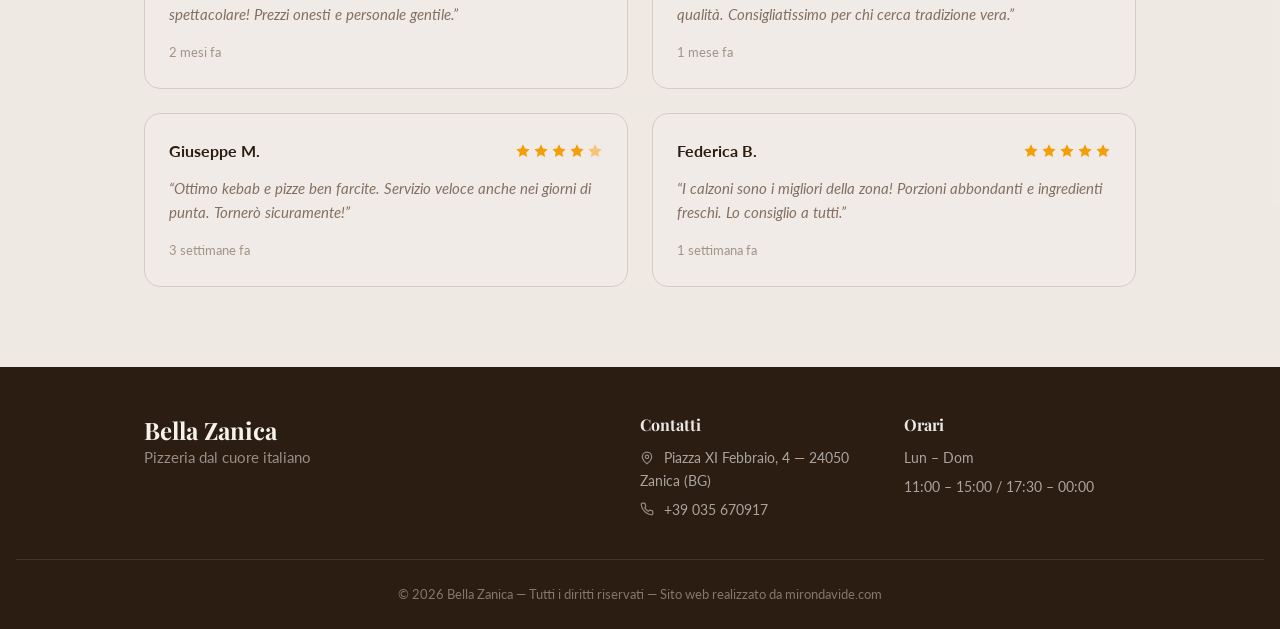
==== commit 0770e771: "Add mirondavide.com credit link in footer Co-Authored-By: Claude Opus 4.6 <noreply@anthropic.com>" ====
--- a/index.html
+++ b/index.html
@@ -6,19 +6,37 @@
   <title>Bella Zanica — Pizzeria a Zanica (BG)</title>
   <meta name="description" content="Bella Zanica: pizzeria a Zanica (BG). Pizza artigianale, kebab, calzoni e specialità italiane. Tel: 035 670917">
   <meta name="author" content="Bella Zanica" />
-  <link rel="canonical" href="https://lapiazzettazanica.it" />
+  <meta name="robots" content="index, follow" />
+  <meta name="theme-color" content="#b91c1c" />
+  <link rel="icon" type="image/svg+xml" href="/favicon.svg" />
+  <link rel="canonical" href="https://www.pizzeriabellazanica.it" />
+  <link rel="alternate" hreflang="it" href="https://www.pizzeriabellazanica.it" />
+  <link rel="alternate" hreflang="en" href="https://www.pizzeriabellazanica.it?lang=en" />
+  <link rel="alternate" hreflang="x-default" href="https://www.pizzeriabellazanica.it" />
+  <meta name="geo.region" content="IT-BG" />
+  <meta name="geo.placename" content="Zanica" />
+  <meta name="geo.position" content="45.6447;9.6844" />
+  <meta name="ICBM" content="45.6447, 9.6844" />
   <meta property="og:type" content="website" />
   <meta property="og:title" content="Bella Zanica — Pizzeria a Zanica (BG)">
   <meta property="og:description" content="Bella Zanica: pizzeria a Zanica (BG). Pizza artigianale, kebab, calzoni e specialità italiane. Tel: 035 670917">
+  <meta property="og:url" content="https://www.pizzeriabellazanica.it" />
+  <meta property="og:image" content="https://www.pizzeriabellazanica.it/hero-bg.jpg" />
+  <meta property="og:locale" content="it_IT" />
+  <meta property="og:site_name" content="Bella Zanica" />
   <meta name="twitter:card" content="summary_large_image" />
   <meta name="twitter:title" content="Bella Zanica — Pizzeria a Zanica (BG)">
   <meta name="twitter:description" content="Bella Zanica: pizzeria a Zanica (BG). Pizza artigianale, kebab, calzoni e specialità italiane. Tel: 035 670917">
+  <meta name="twitter:image" content="https://www.pizzeriabellazanica.it/hero-bg.jpg" />
 
   <script type="application/ld+json">
   {
     "@context": "https://schema.org",
     "@type": "Restaurant",
     "name": "Bella Zanica",
+    "url": "https://www.pizzeriabellazanica.it",
+    "image": "https://www.pizzeriabellazanica.it/hero-bg.jpg",
+    "logo": "https://www.pizzeriabellazanica.it/hero-bg.jpg",
     "address": {
       "@type": "PostalAddress",
       "streetAddress": "Piazza XI Febbraio, 4",
@@ -27,9 +45,30 @@
       "addressRegion": "BG",
       "addressCountry": "IT"
     },
+    "geo": {
+      "@type": "GeoCoordinates",
+      "latitude": 45.6447,
+      "longitude": 9.6844
+    },
     "telephone": "+39035670917",
     "servesCuisine": ["Italian", "Pizza", "Kebab", "Calzone"],
     "priceRange": "€",
+    "hasMenu": "https://www.pizzeriabellazanica.it#menu",
+    "openingHoursSpecification": [
+      {
+        "@type": "OpeningHoursSpecification",
+        "dayOfWeek": ["Monday", "Tuesday", "Wednesday", "Thursday", "Friday", "Saturday", "Sunday"],
+        "opens": "11:00",
+        "closes": "15:00"
+      },
+      {
+        "@type": "OpeningHoursSpecification",
+        "dayOfWeek": ["Monday", "Tuesday", "Wednesday", "Thursday", "Friday", "Saturday", "Sunday"],
+        "opens": "17:30",
+        "closes": "00:00"
+      }
+    ],
+    "sameAs": [],
     "aggregateRating": {
       "@type": "AggregateRating",
       "ratingValue": "4.5",
@@ -60,12 +99,12 @@
         <button class="lang-btn" data-lang="en">EN</button>
       </div>
       <a href="tel:+39035670917" class="nav-cta">
-        <svg xmlns="http://www.w3.org/2000/svg" width="16" height="16" viewBox="0 0 24 24" fill="none" stroke="currentColor" stroke-width="2" stroke-linecap="round" stroke-linejoin="round"><path d="M22 16.92v3a2 2 0 0 1-2.18 2 19.79 19.79 0 0 1-8.63-3.07 19.5 19.5 0 0 1-6-6 19.79 19.79 0 0 1-3.07-8.67A2 2 0 0 1 4.11 2h3a2 2 0 0 1 2 1.72 12.84 12.84 0 0 0 .7 2.81 2 2 0 0 1-.45 2.11L8.09 9.91a16 16 0 0 0 6 6l1.27-1.27a2 2 0 0 1 2.11-.45 12.84 12.84 0 0 0 2.81.7A2 2 0 0 1 22 16.92z"/></svg>
+        <svg xmlns="http://www.w3.org/2000/svg" width="16" height="16" viewBox="0 0 24 24" fill="none" stroke="currentColor" stroke-width="2" stroke-linecap="round" stroke-linejoin="round" aria-hidden="true"><path d="M22 16.92v3a2 2 0 0 1-2.18 2 19.79 19.79 0 0 1-8.63-3.07 19.5 19.5 0 0 1-6-6 19.79 19.79 0 0 1-3.07-8.67A2 2 0 0 1 4.11 2h3a2 2 0 0 1 2 1.72 12.84 12.84 0 0 0 .7 2.81 2 2 0 0 1-.45 2.11L8.09 9.91a16 16 0 0 0 6 6l1.27-1.27a2 2 0 0 1 2.11-.45 12.84 12.84 0 0 0 2.81.7A2 2 0 0 1 22 16.92z"/></svg>
         <span data-i18n="nav.call">Chiama</span>
       </a>
       <button class="nav-hamburger" id="nav-hamburger" aria-label="Menu">
-        <svg xmlns="http://www.w3.org/2000/svg" width="24" height="24" viewBox="0 0 24 24" fill="none" stroke="currentColor" stroke-width="2" stroke-linecap="round" stroke-linejoin="round" id="hamburger-icon"><line x1="4" x2="20" y1="12" y2="12"/><line x1="4" x2="20" y1="6" y2="6"/><line x1="4" x2="20" y1="18" y2="18"/></svg>
-        <svg xmlns="http://www.w3.org/2000/svg" width="24" height="24" viewBox="0 0 24 24" fill="none" stroke="currentColor" stroke-width="2" stroke-linecap="round" stroke-linejoin="round" id="close-icon" style="display:none"><path d="M18 6 6 18"/><path d="m6 6 12 12"/></svg>
+        <svg xmlns="http://www.w3.org/2000/svg" width="24" height="24" viewBox="0 0 24 24" fill="none" stroke="currentColor" stroke-width="2" stroke-linecap="round" stroke-linejoin="round" id="hamburger-icon" aria-hidden="true"><line x1="4" x2="20" y1="12" y2="12"/><line x1="4" x2="20" y1="6" y2="6"/><line x1="4" x2="20" y1="18" y2="18"/></svg>
+        <svg xmlns="http://www.w3.org/2000/svg" width="24" height="24" viewBox="0 0 24 24" fill="none" stroke="currentColor" stroke-width="2" stroke-linecap="round" stroke-linejoin="round" id="close-icon" style="display:none" aria-hidden="true"><path d="M18 6 6 18"/><path d="m6 6 12 12"/></svg>
       </button>
     </div>
     <!-- Mobile Menu -->
@@ -75,12 +114,13 @@
       <a href="#orari" onclick="closeMobileMenu()" data-i18n="nav.hours">Orari</a>
       <a href="#contatti" onclick="closeMobileMenu()" data-i18n="nav.contact">Contatti</a>
       <a href="tel:+39035670917" class="mobile-cta" onclick="closeMobileMenu()">
-        <svg xmlns="http://www.w3.org/2000/svg" width="16" height="16" viewBox="0 0 24 24" fill="none" stroke="currentColor" stroke-width="2" stroke-linecap="round" stroke-linejoin="round"><path d="M22 16.92v3a2 2 0 0 1-2.18 2 19.79 19.79 0 0 1-8.63-3.07 19.5 19.5 0 0 1-6-6 19.79 19.79 0 0 1-3.07-8.67A2 2 0 0 1 4.11 2h3a2 2 0 0 1 2 1.72 12.84 12.84 0 0 0 .7 2.81 2 2 0 0 1-.45 2.11L8.09 9.91a16 16 0 0 0 6 6l1.27-1.27a2 2 0 0 1 2.11-.45 12.84 12.84 0 0 0 2.81.7A2 2 0 0 1 22 16.92z"/></svg>
+        <svg xmlns="http://www.w3.org/2000/svg" width="16" height="16" viewBox="0 0 24 24" fill="none" stroke="currentColor" stroke-width="2" stroke-linecap="round" stroke-linejoin="round" aria-hidden="true"><path d="M22 16.92v3a2 2 0 0 1-2.18 2 19.79 19.79 0 0 1-8.63-3.07 19.5 19.5 0 0 1-6-6 19.79 19.79 0 0 1-3.07-8.67A2 2 0 0 1 4.11 2h3a2 2 0 0 1 2 1.72 12.84 12.84 0 0 0 .7 2.81 2 2 0 0 1-.45 2.11L8.09 9.91a16 16 0 0 0 6 6l1.27-1.27a2 2 0 0 1 2.11-.45 12.84 12.84 0 0 0 2.81.7A2 2 0 0 1 22 16.92z"/></svg>
         <span data-i18n="nav.callNow">Chiama Ora</span>
       </a>
     </div>
   </nav>
 
+  <main>
   <!-- Hero Section -->
   <section id="hero" style="background-image: url('hero-bg.jpg');">
     <div class="hero-overlay"></div>
@@ -89,7 +129,7 @@
       <h1 class="hero-title">Bella Zanica</h1>
       <p class="hero-location" data-i18n="hero.location">Zanica (BG) &mdash; Dal cuore della tradizione italiana</p>
       <div class="hero-rating">
-        <div class="stars">
+        <div class="stars" aria-hidden="true">
           <svg class="star-icon filled" viewBox="0 0 24 24"><polygon points="12 2 15.09 8.26 22 9.27 17 14.14 18.18 21.02 12 17.77 5.82 21.02 7 14.14 2 9.27 8.91 8.26 12 2"/></svg>
           <svg class="star-icon filled" viewBox="0 0 24 24"><polygon points="12 2 15.09 8.26 22 9.27 17 14.14 18.18 21.02 12 17.77 5.82 21.02 7 14.14 2 9.27 8.91 8.26 12 2"/></svg>
           <svg class="star-icon filled" viewBox="0 0 24 24"><polygon points="12 2 15.09 8.26 22 9.27 17 14.14 18.18 21.02 12 17.77 5.82 21.02 7 14.14 2 9.27 8.91 8.26 12 2"/></svg>
@@ -103,7 +143,7 @@
         <a href="tel:+39035670917" class="btn btn-outline btn-lg" data-i18n="hero.cta2">Chiamaci</a>
       </div>
       <a href="#chi-siamo" class="hero-scroll-down" aria-label="Scorri">
-        <svg xmlns="http://www.w3.org/2000/svg" width="24" height="24" viewBox="0 0 24 24" fill="none" stroke="currentColor" stroke-width="2" stroke-linecap="round" stroke-linejoin="round"><path d="m6 9 6 6 6-6"/></svg>
+        <svg xmlns="http://www.w3.org/2000/svg" width="24" height="24" viewBox="0 0 24 24" fill="none" stroke="currentColor" stroke-width="2" stroke-linecap="round" stroke-linejoin="round" aria-hidden="true"><path d="m6 9 6 6 6-6"/></svg>
       </a>
     </div>
   </section>
@@ -117,21 +157,21 @@
       <div class="features-grid">
         <div class="feature-card">
           <div class="feature-icon">
-            <svg xmlns="http://www.w3.org/2000/svg" width="28" height="28" viewBox="0 0 24 24" fill="none" stroke="currentColor" stroke-width="2" stroke-linecap="round" stroke-linejoin="round"><path d="M15 11h.01"/><path d="M11 15h.01"/><path d="M16 16h.01"/><path d="m2 16 20 6-6-20A20 20 0 0 0 2 16"/><path d="M5.71 17.11a17.04 17.04 0 0 1 11.4-11.4"/></svg>
+            <svg xmlns="http://www.w3.org/2000/svg" width="28" height="28" viewBox="0 0 24 24" fill="none" stroke="currentColor" stroke-width="2" stroke-linecap="round" stroke-linejoin="round" aria-hidden="true"><path d="M15 11h.01"/><path d="M11 15h.01"/><path d="M16 16h.01"/><path d="m2 16 20 6-6-20A20 20 0 0 0 2 16"/><path d="M5.71 17.11a17.04 17.04 0 0 1 11.4-11.4"/></svg>
           </div>
           <h3 data-i18n="about.feat1.title">Pizza Artigianale</h3>
           <p data-i18n="about.feat1.desc">Impasto lievitato 48 ore, cotto nel forno a legna con ingredienti freschi e genuini.</p>
         </div>
         <div class="feature-card">
           <div class="feature-icon">
-            <svg xmlns="http://www.w3.org/2000/svg" width="28" height="28" viewBox="0 0 24 24" fill="none" stroke="currentColor" stroke-width="2" stroke-linecap="round" stroke-linejoin="round"><path d="M17 11h1a3 3 0 0 1 0 6h-1"/><path d="M9 12v6"/><path d="M13 12v6"/><path d="M14 7.5c-1 0-1.44.5-3 .5s-2-.5-3-.5-1.72.5-2.5.5a2.5 2.5 0 0 1 0-5c.78 0 1.57.5 2.5.5S9.44 2 11 2s2 1 3 1 1.5-.5 2.5-.5a2.5 2.5 0 0 1 0 5c-1 0-1.5-.5-2.5-.5Z"/></svg>
+            <svg xmlns="http://www.w3.org/2000/svg" width="28" height="28" viewBox="0 0 24 24" fill="none" stroke="currentColor" stroke-width="2" stroke-linecap="round" stroke-linejoin="round" aria-hidden="true"><path d="M17 11h1a3 3 0 0 1 0 6h-1"/><path d="M9 12v6"/><path d="M13 12v6"/><path d="M14 7.5c-1 0-1.44.5-3 .5s-2-.5-3-.5-1.72.5-2.5.5a2.5 2.5 0 0 1 0-5c.78 0 1.57.5 2.5.5S9.44 2 11 2s2 1 3 1 1.5-.5 2.5-.5a2.5 2.5 0 0 1 0 5c-1 0-1.5-.5-2.5-.5Z"/></svg>
           </div>
           <h3 data-i18n="about.feat2.title">Kebab &amp; Calzoni</h3>
           <p data-i18n="about.feat2.desc">Kebab artigianale, calzoni ripieni e tante specialit&agrave; per tutti i gusti.</p>
         </div>
         <div class="feature-card">
           <div class="feature-icon">
-            <svg xmlns="http://www.w3.org/2000/svg" width="28" height="28" viewBox="0 0 24 24" fill="none" stroke="currentColor" stroke-width="2" stroke-linecap="round" stroke-linejoin="round"><path d="M16 21v-2a4 4 0 0 0-4-4H6a4 4 0 0 0-4 4v2"/><circle cx="9" cy="7" r="4"/><path d="M22 21v-2a4 4 0 0 0-3-3.87"/><path d="M16 3.13a4 4 0 0 1 0 7.75"/></svg>
+            <svg xmlns="http://www.w3.org/2000/svg" width="28" height="28" viewBox="0 0 24 24" fill="none" stroke="currentColor" stroke-width="2" stroke-linecap="round" stroke-linejoin="round" aria-hidden="true"><path d="M16 21v-2a4 4 0 0 0-4-4H6a4 4 0 0 0-4 4v2"/><circle cx="9" cy="7" r="4"/><path d="M22 21v-2a4 4 0 0 0-3-3.87"/><path d="M16 3.13a4 4 0 0 1 0 7.75"/></svg>
           </div>
           <h3 data-i18n="about.feat3.title">Per Famiglie &amp; Amici</h3>
           <p data-i18n="about.feat3.desc">Un'atmosfera accogliente dove condividere ottimo cibo con le persone care.</p>
@@ -165,7 +205,7 @@
         </div>
         <div class="scroll-hint" id="scroll-hint">
           <span data-i18n="menu.scroll">Scorri</span>
-          <svg xmlns="http://www.w3.org/2000/svg" width="14" height="14" viewBox="0 0 24 24" fill="none" stroke="currentColor" stroke-width="2.5" stroke-linecap="round" stroke-linejoin="round"><path d="m9 18 6-6-6-6"/></svg>
+          <svg xmlns="http://www.w3.org/2000/svg" width="14" height="14" viewBox="0 0 24 24" fill="none" stroke="currentColor" stroke-width="2.5" stroke-linecap="round" stroke-linejoin="round" aria-hidden="true"><path d="m9 18 6-6-6-6"/></svg>
         </div>
 
         <!-- Pizze Classiche -->
@@ -725,28 +765,28 @@
       <div class="services-grid">
         <div class="service-card">
           <div class="service-icon">
-            <svg xmlns="http://www.w3.org/2000/svg" width="32" height="32" viewBox="0 0 24 24" fill="none" stroke="currentColor" stroke-width="2" stroke-linecap="round" stroke-linejoin="round"><path d="m16 2-2.3 2.3a3 3 0 0 0 0 4.2l1.8 1.8a3 3 0 0 0 4.2 0L22 8"/><path d="M15 15 3.3 3.3a4.2 4.2 0 0 0 0 6l7.4 7.4a4.2 4.2 0 0 0 6 0L15 15Zm0 0 7 7"/><path d="m2.1 21.8 6.4-6.3"/><path d="m19 5-7 7"/></svg>
+            <svg xmlns="http://www.w3.org/2000/svg" width="32" height="32" viewBox="0 0 24 24" fill="none" stroke="currentColor" stroke-width="2" stroke-linecap="round" stroke-linejoin="round" aria-hidden="true"><path d="m16 2-2.3 2.3a3 3 0 0 0 0 4.2l1.8 1.8a3 3 0 0 0 4.2 0L22 8"/><path d="M15 15 3.3 3.3a4.2 4.2 0 0 0 0 6l7.4 7.4a4.2 4.2 0 0 0 6 0L15 15Zm0 0 7 7"/><path d="m2.1 21.8 6.4-6.3"/><path d="m19 5-7 7"/></svg>
           </div>
           <h3 data-i18n="srv.tavolo">Al Tavolo</h3>
           <p data-i18n="srv.tavolo.d">Goditi i nostri piatti in un'atmosfera accogliente e familiare.</p>
         </div>
         <div class="service-card">
           <div class="service-icon">
-            <svg xmlns="http://www.w3.org/2000/svg" width="32" height="32" viewBox="0 0 24 24" fill="none" stroke="currentColor" stroke-width="2" stroke-linecap="round" stroke-linejoin="round"><path d="M6 2 3 6v14a2 2 0 0 0 2 2h14a2 2 0 0 0 2-2V6l-3-4Z"/><path d="M3 6h18"/><path d="M16 10a4 4 0 0 1-8 0"/></svg>
+            <svg xmlns="http://www.w3.org/2000/svg" width="32" height="32" viewBox="0 0 24 24" fill="none" stroke="currentColor" stroke-width="2" stroke-linecap="round" stroke-linejoin="round" aria-hidden="true"><path d="M6 2 3 6v14a2 2 0 0 0 2 2h14a2 2 0 0 0 2-2V6l-3-4Z"/><path d="M3 6h18"/><path d="M16 10a4 4 0 0 1-8 0"/></svg>
           </div>
           <h3 data-i18n="srv.asporto">Asporto</h3>
           <p data-i18n="srv.asporto.d">Ordina e ritira &mdash; la tua pizza calda pronta in pochi minuti.</p>
         </div>
         <div class="service-card">
           <div class="service-icon">
-            <svg xmlns="http://www.w3.org/2000/svg" width="32" height="32" viewBox="0 0 24 24" fill="none" stroke="currentColor" stroke-width="2" stroke-linecap="round" stroke-linejoin="round"><path d="M14 18V6a2 2 0 0 0-2-2H4a2 2 0 0 0-2 2v11a1 1 0 0 0 1 1h2"/><path d="M15 18H9"/><path d="M19 18h2a1 1 0 0 0 1-1v-3.65a1 1 0 0 0-.22-.624l-3.48-4.35A1 1 0 0 0 17.52 8H14"/><circle cx="17" cy="18" r="2"/><circle cx="7" cy="18" r="2"/></svg>
+            <svg xmlns="http://www.w3.org/2000/svg" width="32" height="32" viewBox="0 0 24 24" fill="none" stroke="currentColor" stroke-width="2" stroke-linecap="round" stroke-linejoin="round" aria-hidden="true"><path d="M14 18V6a2 2 0 0 0-2-2H4a2 2 0 0 0-2 2v11a1 1 0 0 0 1 1h2"/><path d="M15 18H9"/><path d="M19 18h2a1 1 0 0 0 1-1v-3.65a1 1 0 0 0-.22-.624l-3.48-4.35A1 1 0 0 0 17.52 8H14"/><circle cx="17" cy="18" r="2"/><circle cx="7" cy="18" r="2"/></svg>
           </div>
           <h3 data-i18n="srv.consegna">Consegna</h3>
           <p data-i18n="srv.consegna.d">Consegna a domicilio nella zona di Zanica e dintorni.</p>
         </div>
         <div class="service-card">
           <div class="service-icon">
-            <svg xmlns="http://www.w3.org/2000/svg" width="32" height="32" viewBox="0 0 24 24" fill="none" stroke="currentColor" stroke-width="2" stroke-linecap="round" stroke-linejoin="round"><path d="M17 14v7"/><path d="M7 14v7"/><path d="M12 2v22"/><path d="M17 4H7l5 10 5-10Z"/></svg>
+            <svg xmlns="http://www.w3.org/2000/svg" width="32" height="32" viewBox="0 0 24 24" fill="none" stroke="currentColor" stroke-width="2" stroke-linecap="round" stroke-linejoin="round" aria-hidden="true"><path d="M17 14v7"/><path d="M7 14v7"/><path d="M12 2v22"/><path d="M17 4H7l5 10 5-10Z"/></svg>
           </div>
           <h3 data-i18n="srv.aperto">All'Aperto</h3>
           <p data-i18n="srv.aperto.d">Posti all'aperto per goderti il pasto nella bella stagione.</p>
@@ -762,7 +802,7 @@
       <h2 data-i18n="orari.title">Orari di Apertura</h2>
       <div class="orari-card">
         <div class="orari-header">
-          <svg xmlns="http://www.w3.org/2000/svg" width="20" height="20" viewBox="0 0 24 24" fill="none" stroke="currentColor" stroke-width="2" stroke-linecap="round" stroke-linejoin="round"><circle cx="12" cy="12" r="10"/><polyline points="12 6 12 12 16 14"/></svg>
+          <svg xmlns="http://www.w3.org/2000/svg" width="20" height="20" viewBox="0 0 24 24" fill="none" stroke="currentColor" stroke-width="2" stroke-linecap="round" stroke-linejoin="round" aria-hidden="true"><circle cx="12" cy="12" r="10"/><polyline points="12 6 12 12 16 14"/></svg>
           <span data-i18n="orari.weekly">Orari Settimanali</span>
         </div>
         <div class="orari-list">
@@ -788,14 +828,14 @@
           <div class="contatti-block">
             <h3 data-i18n="cont.address">Indirizzo</h3>
             <p>
-              <svg xmlns="http://www.w3.org/2000/svg" width="18" height="18" viewBox="0 0 24 24" fill="none" stroke="currentColor" stroke-width="2" stroke-linecap="round" stroke-linejoin="round" class="inline-icon"><path d="M20 10c0 6-8 12-8 12s-8-6-8-12a8 8 0 0 1 16 0Z"/><circle cx="12" cy="10" r="3"/></svg>
+              <svg xmlns="http://www.w3.org/2000/svg" width="18" height="18" viewBox="0 0 24 24" fill="none" stroke="currentColor" stroke-width="2" stroke-linecap="round" stroke-linejoin="round" class="inline-icon" aria-hidden="true"><path d="M20 10c0 6-8 12-8 12s-8-6-8-12a8 8 0 0 1 16 0Z"/><circle cx="12" cy="10" r="3"/></svg>
               Piazza XI Febbraio, 4<br>24050 Zanica (BG)
             </p>
           </div>
           <div class="contatti-block">
             <h3 data-i18n="cont.phone">Telefono</h3>
             <p>
-              <svg xmlns="http://www.w3.org/2000/svg" width="18" height="18" viewBox="0 0 24 24" fill="none" stroke="currentColor" stroke-width="2" stroke-linecap="round" stroke-linejoin="round" class="inline-icon"><path d="M22 16.92v3a2 2 0 0 1-2.18 2 19.79 19.79 0 0 1-8.63-3.07 19.5 19.5 0 0 1-6-6 19.79 19.79 0 0 1-3.07-8.67A2 2 0 0 1 4.11 2h3a2 2 0 0 1 2 1.72 12.84 12.84 0 0 0 .7 2.81 2 2 0 0 1-.45 2.11L8.09 9.91a16 16 0 0 0 6 6l1.27-1.27a2 2 0 0 1 2.11-.45 12.84 12.84 0 0 0 2.81.7A2 2 0 0 1 22 16.92z"/></svg>
+              <svg xmlns="http://www.w3.org/2000/svg" width="18" height="18" viewBox="0 0 24 24" fill="none" stroke="currentColor" stroke-width="2" stroke-linecap="round" stroke-linejoin="round" class="inline-icon" aria-hidden="true"><path d="M22 16.92v3a2 2 0 0 1-2.18 2 19.79 19.79 0 0 1-8.63-3.07 19.5 19.5 0 0 1-6-6 19.79 19.79 0 0 1-3.07-8.67A2 2 0 0 1 4.11 2h3a2 2 0 0 1 2 1.72 12.84 12.84 0 0 0 .7 2.81 2 2 0 0 1-.45 2.11L8.09 9.91a16 16 0 0 0 6 6l1.27-1.27a2 2 0 0 1 2.11-.45 12.84 12.84 0 0 0 2.81.7A2 2 0 0 1 22 16.92z"/></svg>
               <a href="tel:+39035670917">+39 035 670917</a>
             </p>
           </div>
@@ -823,7 +863,7 @@
       <span class="eyebrow" data-i18n="rev.eyebrow">Cosa Dicono i Clienti</span>
       <h2 data-i18n="rev.title">Recensioni</h2>
       <div class="reviews-overall">
-        <div class="reviews-stars">
+        <div class="reviews-stars" aria-hidden="true">
           <svg class="star-icon-review filled" viewBox="0 0 24 24"><polygon points="12 2 15.09 8.26 22 9.27 17 14.14 18.18 21.02 12 17.77 5.82 21.02 7 14.14 2 9.27 8.91 8.26 12 2"/></svg>
           <svg class="star-icon-review filled" viewBox="0 0 24 24"><polygon points="12 2 15.09 8.26 22 9.27 17 14.14 18.18 21.02 12 17.77 5.82 21.02 7 14.14 2 9.27 8.91 8.26 12 2"/></svg>
           <svg class="star-icon-review filled" viewBox="0 0 24 24"><polygon points="12 2 15.09 8.26 22 9.27 17 14.14 18.18 21.02 12 17.77 5.82 21.02 7 14.14 2 9.27 8.91 8.26 12 2"/></svg>
@@ -837,7 +877,7 @@
         <div class="review-card">
           <div class="review-header">
             <strong>Marco R.</strong>
-            <div class="review-stars">
+            <div class="review-stars" aria-hidden="true">
               <svg class="star-sm" viewBox="0 0 24 24"><polygon points="12 2 15.09 8.26 22 9.27 17 14.14 18.18 21.02 12 17.77 5.82 21.02 7 14.14 2 9.27 8.91 8.26 12 2"/></svg>
               <svg class="star-sm" viewBox="0 0 24 24"><polygon points="12 2 15.09 8.26 22 9.27 17 14.14 18.18 21.02 12 17.77 5.82 21.02 7 14.14 2 9.27 8.91 8.26 12 2"/></svg>
               <svg class="star-sm" viewBox="0 0 24 24"><polygon points="12 2 15.09 8.26 22 9.27 17 14.14 18.18 21.02 12 17.77 5.82 21.02 7 14.14 2 9.27 8.91 8.26 12 2"/></svg>
@@ -851,7 +891,7 @@
         <div class="review-card">
           <div class="review-header">
             <strong>Sara L.</strong>
-            <div class="review-stars">
+            <div class="review-stars" aria-hidden="true">
               <svg class="star-sm" viewBox="0 0 24 24"><polygon points="12 2 15.09 8.26 22 9.27 17 14.14 18.18 21.02 12 17.77 5.82 21.02 7 14.14 2 9.27 8.91 8.26 12 2"/></svg>
               <svg class="star-sm" viewBox="0 0 24 24"><polygon points="12 2 15.09 8.26 22 9.27 17 14.14 18.18 21.02 12 17.77 5.82 21.02 7 14.14 2 9.27 8.91 8.26 12 2"/></svg>
               <svg class="star-sm" viewBox="0 0 24 24"><polygon points="12 2 15.09 8.26 22 9.27 17 14.14 18.18 21.02 12 17.77 5.82 21.02 7 14.14 2 9.27 8.91 8.26 12 2"/></svg>
@@ -865,7 +905,7 @@
         <div class="review-card">
           <div class="review-header">
             <strong>Giuseppe M.</strong>
-            <div class="review-stars">
+            <div class="review-stars" aria-hidden="true">
               <svg class="star-sm" viewBox="0 0 24 24"><polygon points="12 2 15.09 8.26 22 9.27 17 14.14 18.18 21.02 12 17.77 5.82 21.02 7 14.14 2 9.27 8.91 8.26 12 2"/></svg>
               <svg class="star-sm" viewBox="0 0 24 24"><polygon points="12 2 15.09 8.26 22 9.27 17 14.14 18.18 21.02 12 17.77 5.82 21.02 7 14.14 2 9.27 8.91 8.26 12 2"/></svg>
               <svg class="star-sm" viewBox="0 0 24 24"><polygon points="12 2 15.09 8.26 22 9.27 17 14.14 18.18 21.02 12 17.77 5.82 21.02 7 14.14 2 9.27 8.91 8.26 12 2"/></svg>
@@ -879,7 +919,7 @@
         <div class="review-card">
           <div class="review-header">
             <strong>Federica B.</strong>
-            <div class="review-stars">
+            <div class="review-stars" aria-hidden="true">
               <svg class="star-sm" viewBox="0 0 24 24"><polygon points="12 2 15.09 8.26 22 9.27 17 14.14 18.18 21.02 12 17.77 5.82 21.02 7 14.14 2 9.27 8.91 8.26 12 2"/></svg>
               <svg class="star-sm" viewBox="0 0 24 24"><polygon points="12 2 15.09 8.26 22 9.27 17 14.14 18.18 21.02 12 17.77 5.82 21.02 7 14.14 2 9.27 8.91 8.26 12 2"/></svg>
               <svg class="star-sm" viewBox="0 0 24 24"><polygon points="12 2 15.09 8.26 22 9.27 17 14.14 18.18 21.02 12 17.77 5.82 21.02 7 14.14 2 9.27 8.91 8.26 12 2"/></svg>
@@ -893,6 +933,7 @@
       </div>
     </div>
   </section>
+  </main>
 
   <!-- Footer -->
   <footer>
@@ -904,11 +945,11 @@
       <div class="footer-col">
         <h4 data-i18n="footer.contact">Contatti</h4>
         <p>
-          <svg xmlns="http://www.w3.org/2000/svg" width="14" height="14" viewBox="0 0 24 24" fill="none" stroke="currentColor" stroke-width="2" stroke-linecap="round" stroke-linejoin="round" class="inline-icon"><path d="M20 10c0 6-8 12-8 12s-8-6-8-12a8 8 0 0 1 16 0Z"/><circle cx="12" cy="10" r="3"/></svg>
+          <svg xmlns="http://www.w3.org/2000/svg" width="14" height="14" viewBox="0 0 24 24" fill="none" stroke="currentColor" stroke-width="2" stroke-linecap="round" stroke-linejoin="round" class="inline-icon" aria-hidden="true"><path d="M20 10c0 6-8 12-8 12s-8-6-8-12a8 8 0 0 1 16 0Z"/><circle cx="12" cy="10" r="3"/></svg>
           Piazza XI Febbraio, 4 &mdash; 24050 Zanica (BG)
         </p>
         <p>
-          <svg xmlns="http://www.w3.org/2000/svg" width="14" height="14" viewBox="0 0 24 24" fill="none" stroke="currentColor" stroke-width="2" stroke-linecap="round" stroke-linejoin="round" class="inline-icon"><path d="M22 16.92v3a2 2 0 0 1-2.18 2 19.79 19.79 0 0 1-8.63-3.07 19.5 19.5 0 0 1-6-6 19.79 19.79 0 0 1-3.07-8.67A2 2 0 0 1 4.11 2h3a2 2 0 0 1 2 1.72 12.84 12.84 0 0 0 .7 2.81 2 2 0 0 1-.45 2.11L8.09 9.91a16 16 0 0 0 6 6l1.27-1.27a2 2 0 0 1 2.11-.45 12.84 12.84 0 0 0 2.81.7A2 2 0 0 1 22 16.92z"/></svg>
+          <svg xmlns="http://www.w3.org/2000/svg" width="14" height="14" viewBox="0 0 24 24" fill="none" stroke="currentColor" stroke-width="2" stroke-linecap="round" stroke-linejoin="round" class="inline-icon" aria-hidden="true"><path d="M22 16.92v3a2 2 0 0 1-2.18 2 19.79 19.79 0 0 1-8.63-3.07 19.5 19.5 0 0 1-6-6 19.79 19.79 0 0 1-3.07-8.67A2 2 0 0 1 4.11 2h3a2 2 0 0 1 2 1.72 12.84 12.84 0 0 0 .7 2.81 2 2 0 0 1-.45 2.11L8.09 9.91a16 16 0 0 0 6 6l1.27-1.27a2 2 0 0 1 2.11-.45 12.84 12.84 0 0 0 2.81.7A2 2 0 0 1 22 16.92z"/></svg>
           <a href="tel:+39035670917">+39 035 670917</a>
         </p>
       </div>
@@ -919,7 +960,7 @@
       </div>
     </div>
     <div class="footer-bottom">
-      <p>&copy; <span id="year"></span> Bella Zanica &mdash; <span data-i18n="footer.rights">Tutti i diritti riservati</span></p>
+      <p>&copy; <span id="year"></span> Bella Zanica &mdash; <span data-i18n="footer.rights">Tutti i diritti riservati</span> &mdash; <span data-i18n="footer.madeBy">Sito web realizzato da</span> <a href="https://mirondavide.com/" target="_blank" rel="noopener noreferrer">mirondavide.com</a></p>
     </div>
   </footer>
 
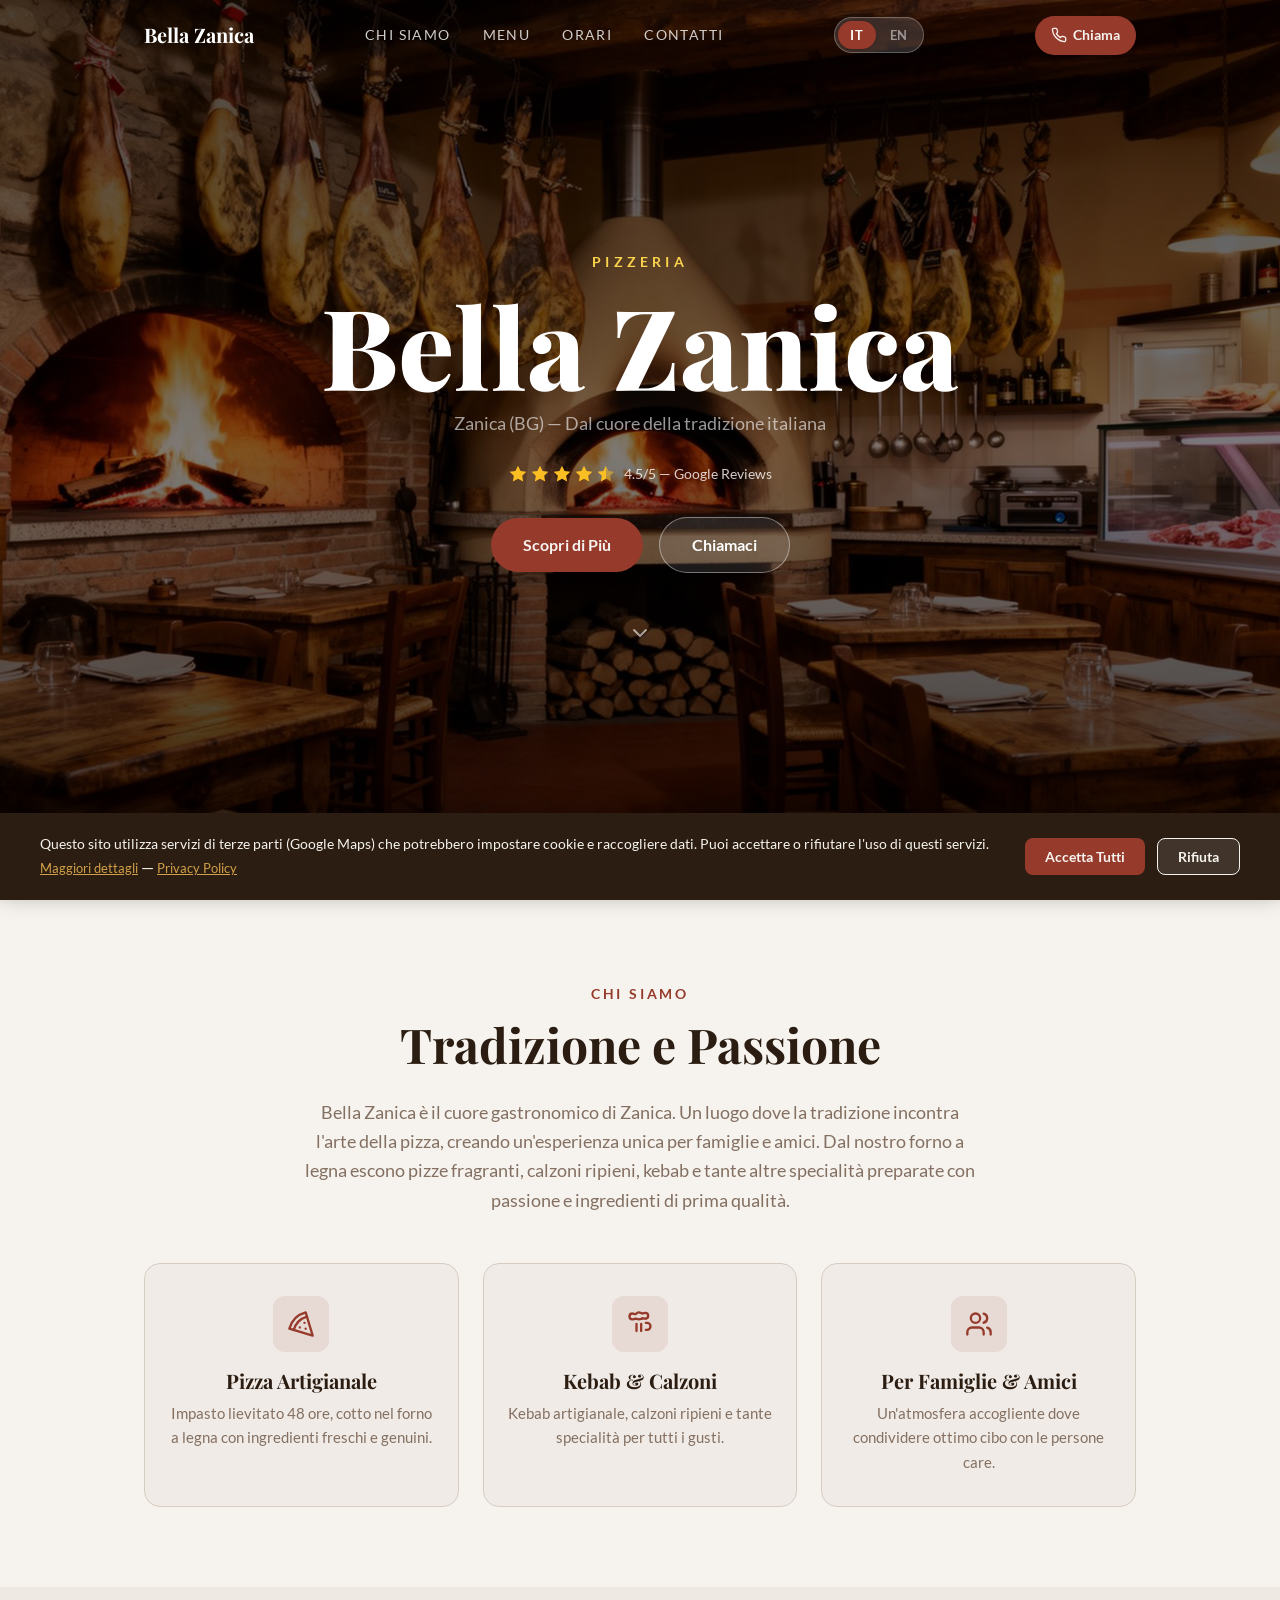
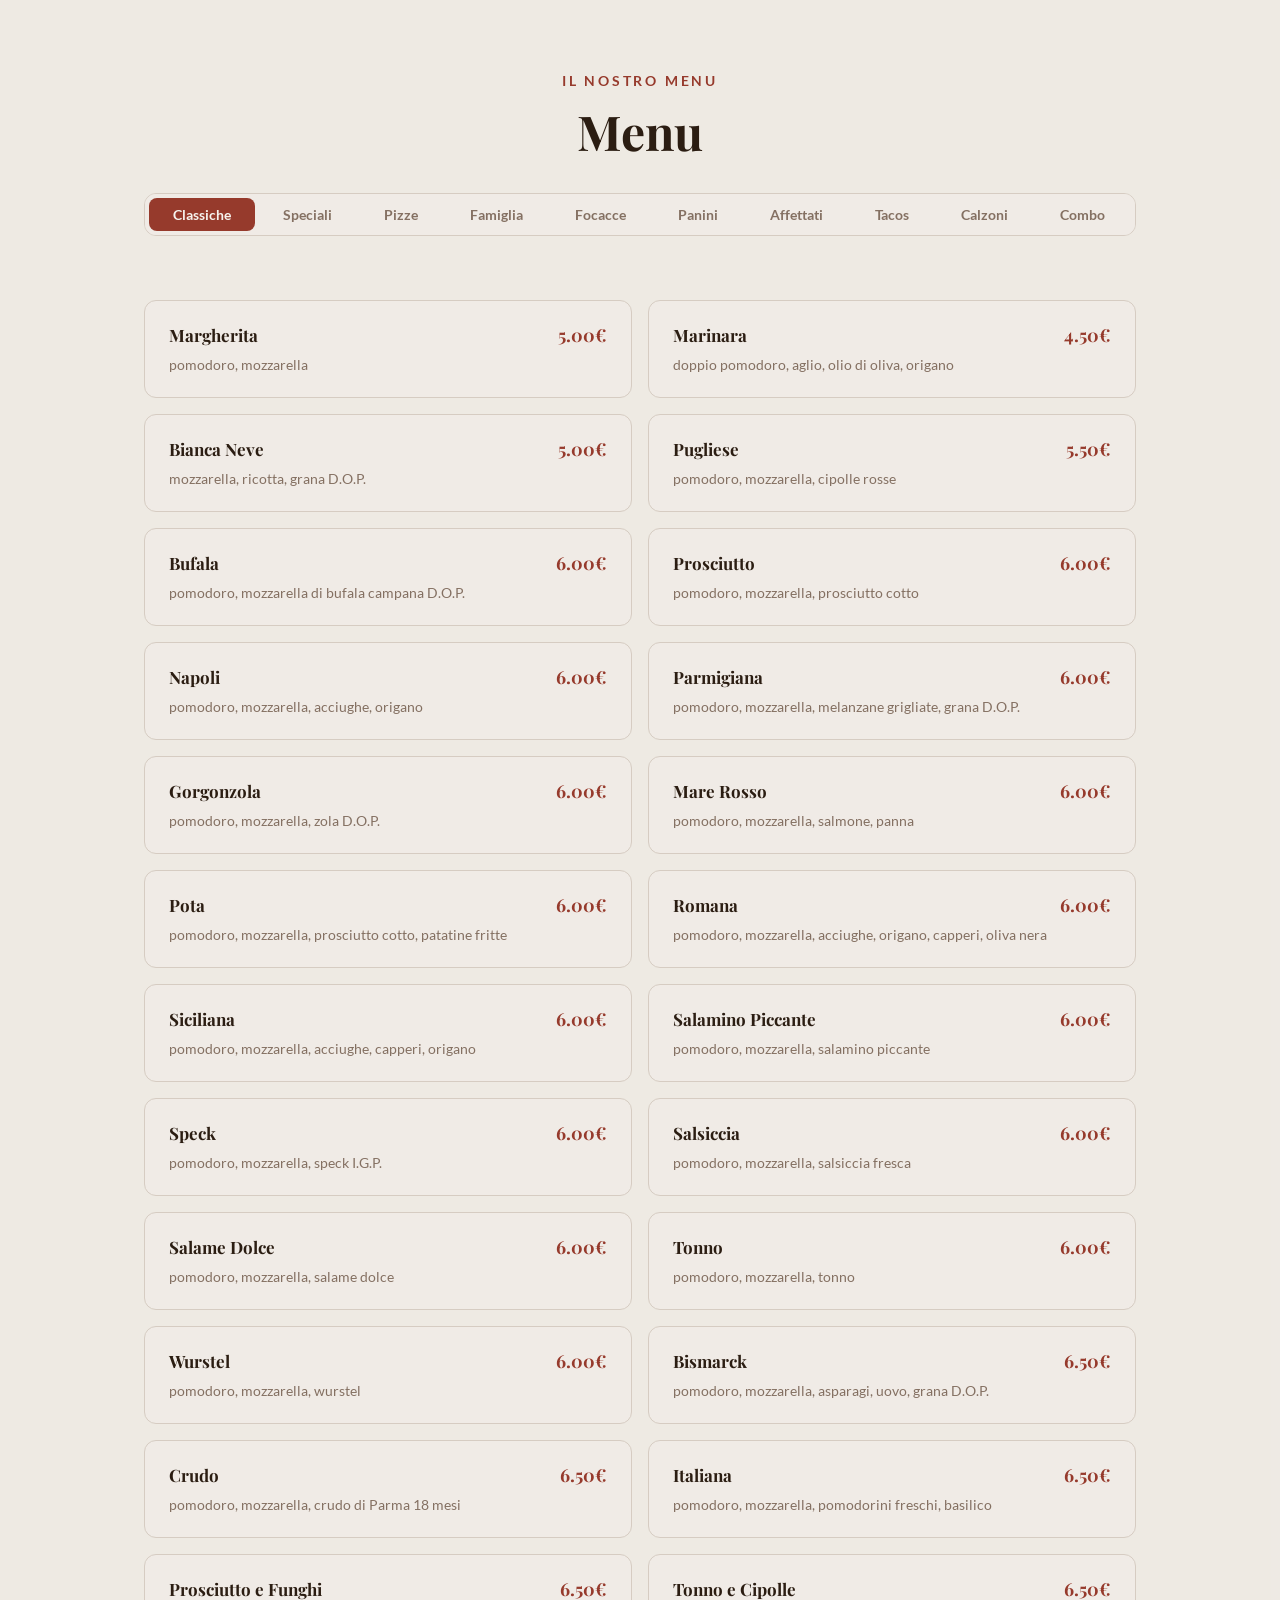
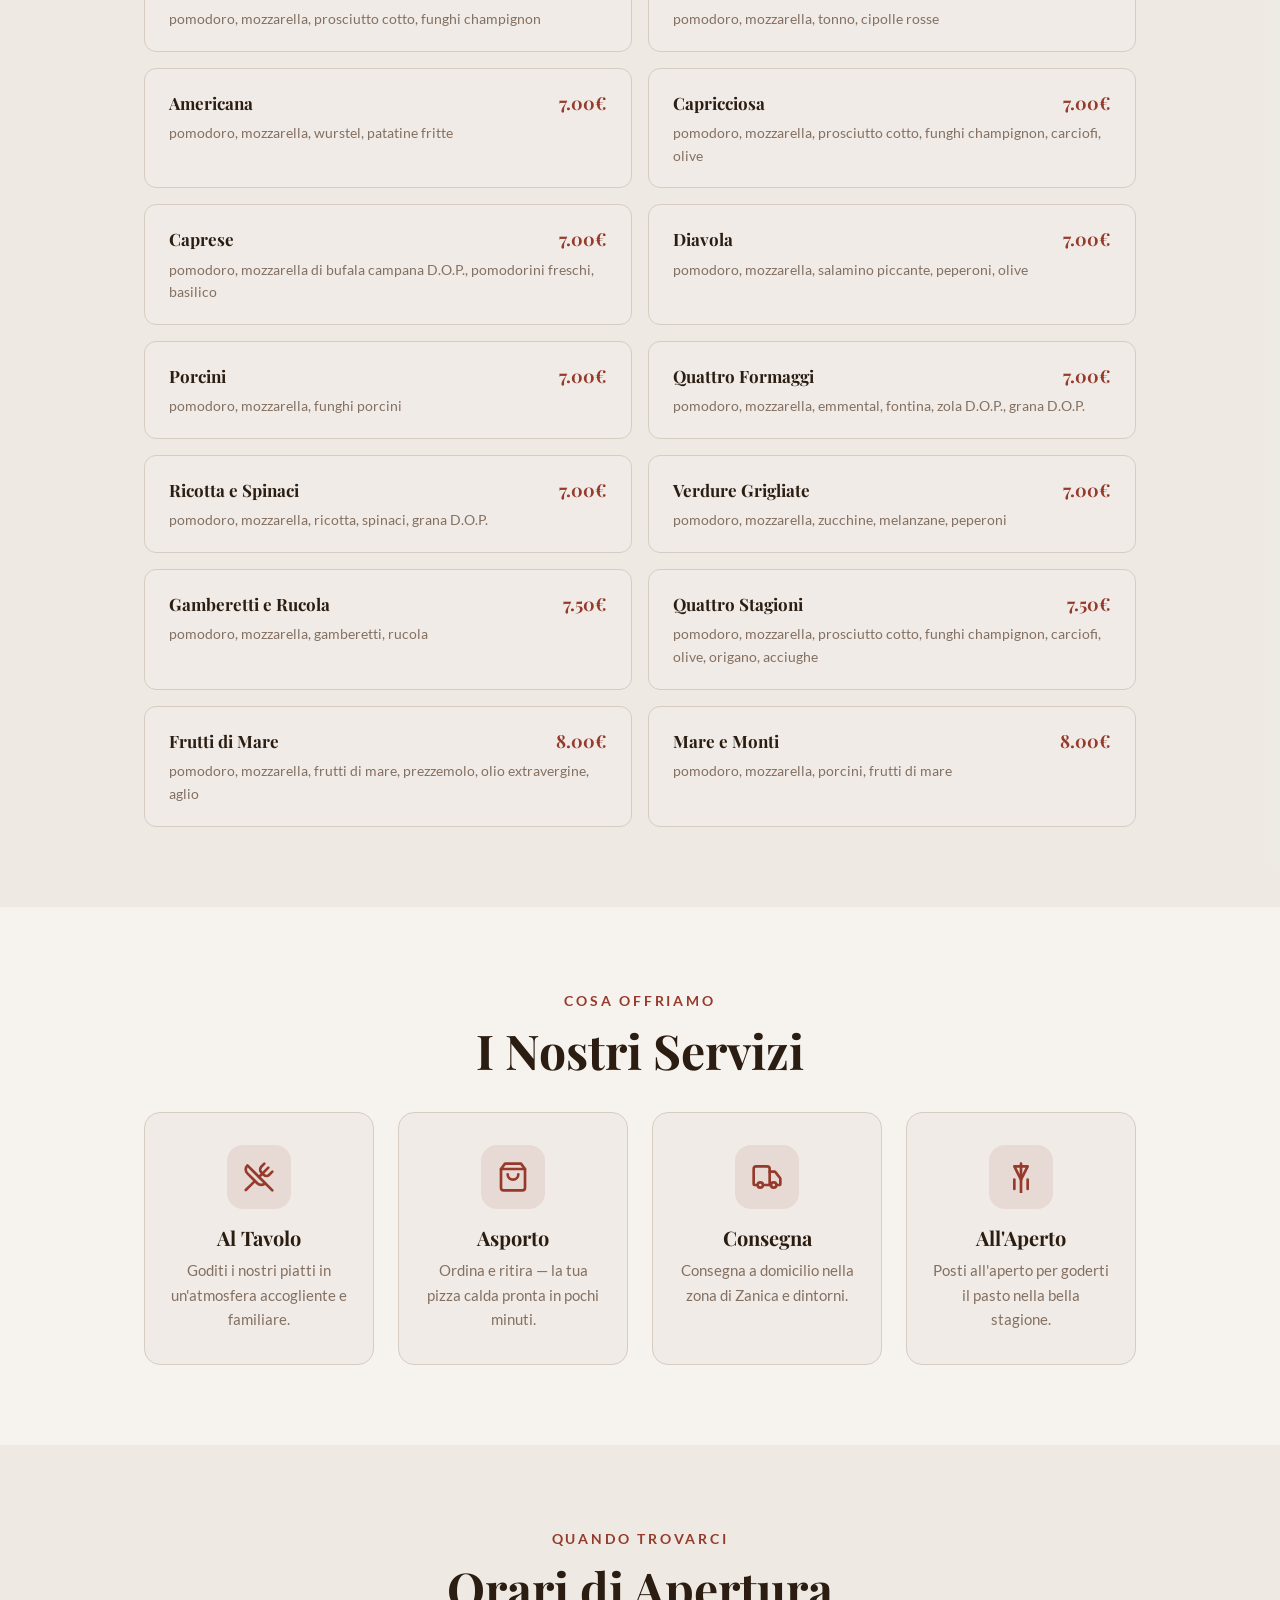
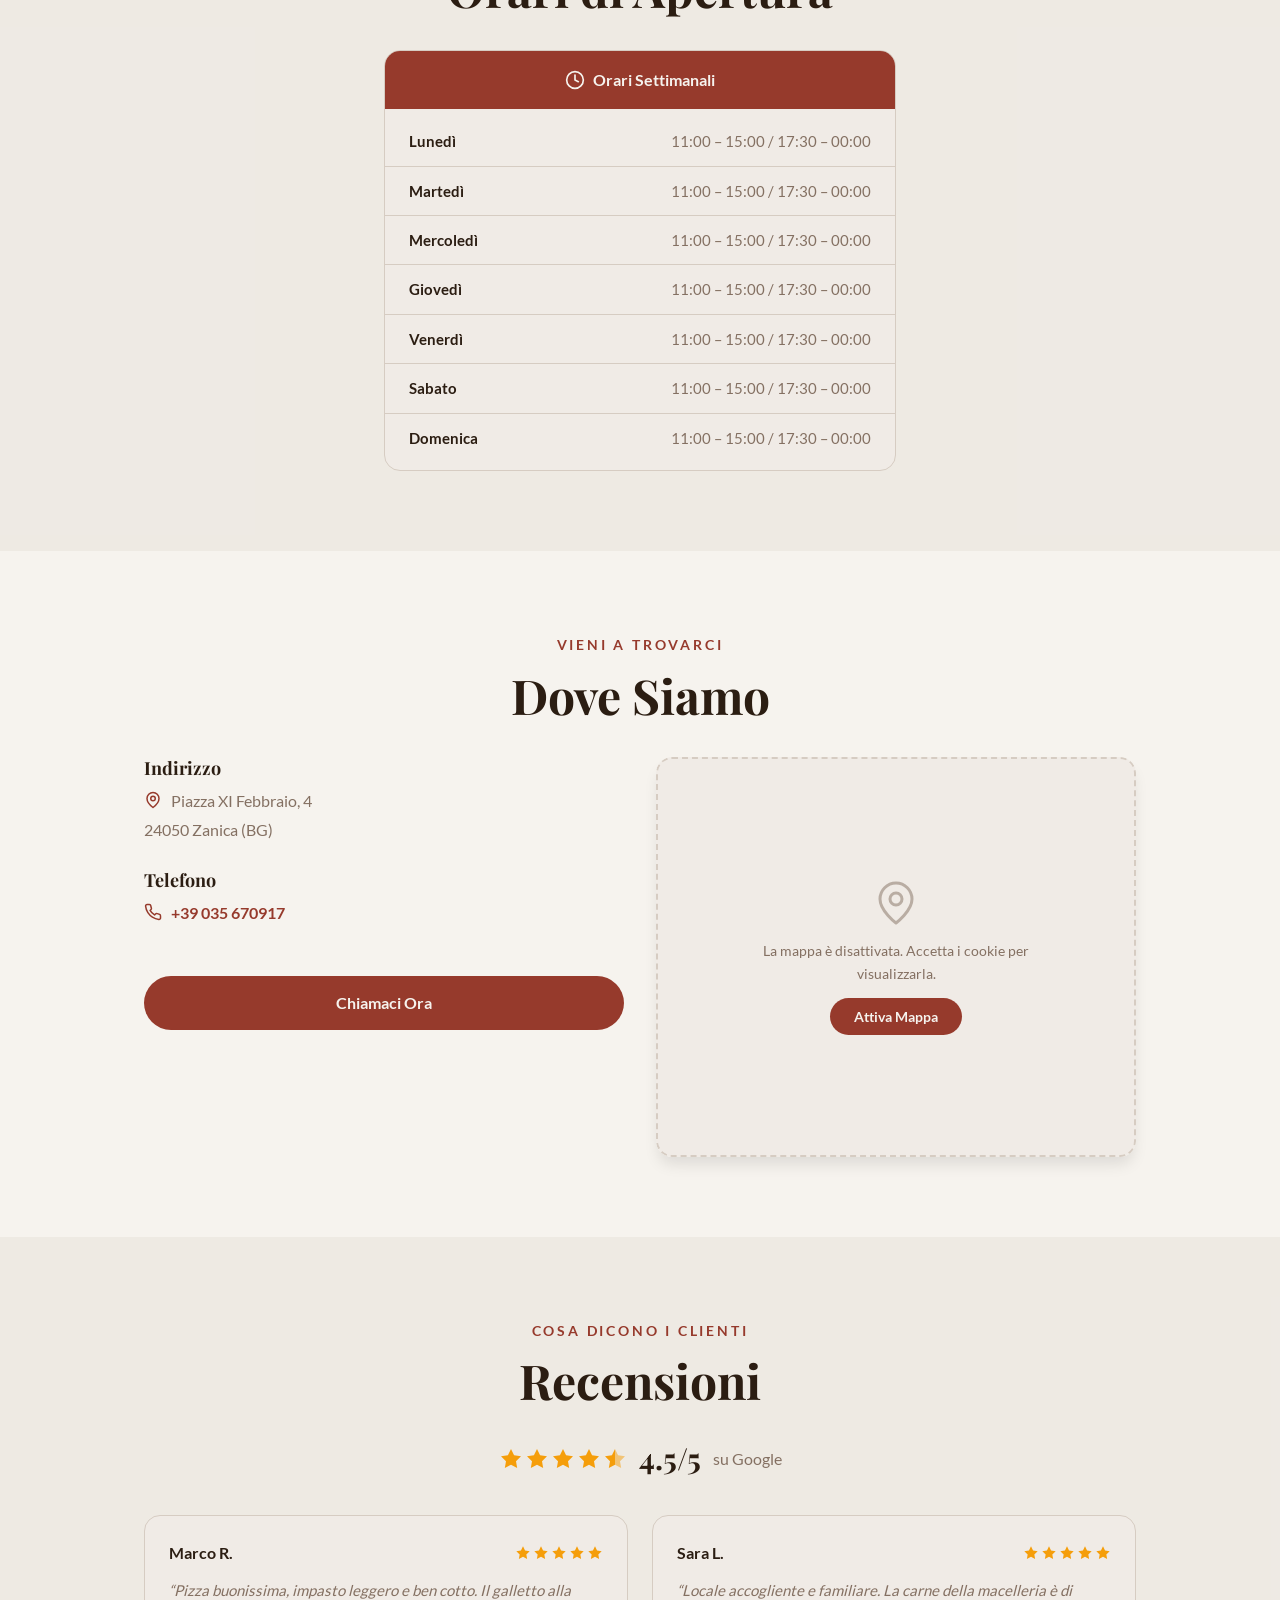
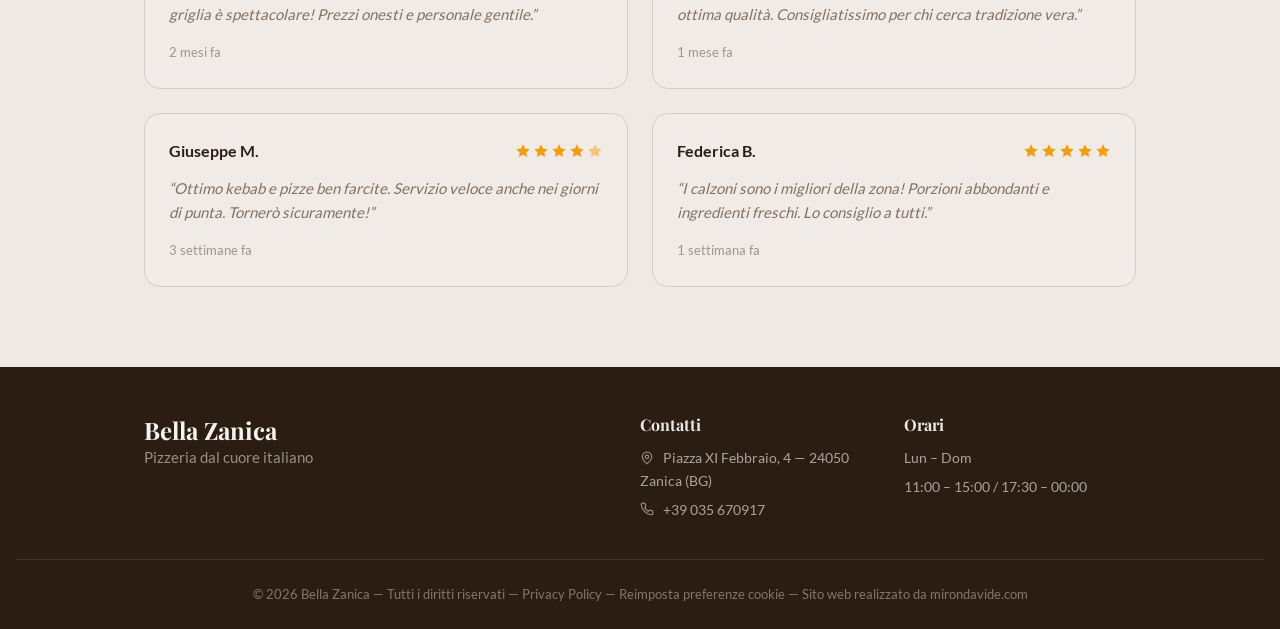
==== commit a76d91b6: "Add GDPR cookie consent, self-hosted fonts, and privacy policy - Cookie banner with accept/reject bl" ====
--- a/index.html
+++ b/index.html
@@ -78,9 +78,7 @@
   }
   </script>
 
-  <link rel="preconnect" href="https://fonts.googleapis.com">
-  <link rel="preconnect" href="https://fonts.gstatic.com" crossorigin>
-  <link href="https://fonts.googleapis.com/css2?family=Playfair+Display:ital,wght@0,400;0,600;0,700;0,800;1,400;1,600&family=Lato:wght@300;400;700&display=swap" rel="stylesheet">
+  <link rel="stylesheet" href="fonts.css">
   <link rel="stylesheet" href="styles.css">
 </head>
 <body>
@@ -842,16 +840,13 @@
           <a href="tel:+39035670917" class="btn btn-primary btn-lg" style="margin-top: 1.5rem;" data-i18n="cont.cta">Chiamaci Ora</a>
         </div>
         <div class="contatti-map">
-          <iframe
-            src="https://www.google.com/maps/embed?pb=!1m18!1m12!1m3!1d2796.7!2d9.6844!3d45.6447!2m3!1f0!2f0!3f0!3m2!1i1024!2i768!4f13.1!3m3!1m2!1s0x4781512e5e8e1b1d%3A0x1234567890abcdef!2sPiazza%20XI%20Febbraio%2C%204%2C%2024050%20Zanica%20BG!5e0!3m2!1sit!2sit!4v1234567890"
-            title="Bella Zanica - Mappa"
-            width="100%"
-            height="400"
-            style="border:0; border-radius: 1rem;"
-            allowfullscreen
-            loading="lazy"
-            referrerpolicy="no-referrer-when-downgrade">
-          </iframe>
+          <div id="map-container">
+            <div id="map-placeholder" class="map-placeholder">
+              <svg xmlns="http://www.w3.org/2000/svg" width="48" height="48" viewBox="0 0 24 24" fill="none" stroke="currentColor" stroke-width="1.5" stroke-linecap="round" stroke-linejoin="round" aria-hidden="true"><path d="M20 10c0 6-8 12-8 12s-8-6-8-12a8 8 0 0 1 16 0Z"/><circle cx="12" cy="10" r="3"/></svg>
+              <p data-i18n="cookie.mapBlocked">La mappa &egrave; disattivata. Accetta i cookie per visualizzarla.</p>
+              <button class="btn btn-primary btn-sm" id="map-consent-btn" data-i18n="cookie.mapAccept">Attiva Mappa</button>
+            </div>
+          </div>
         </div>
       </div>
     </div>
@@ -960,9 +955,26 @@
       </div>
     </div>
     <div class="footer-bottom">
-      <p>&copy; <span id="year"></span> Bella Zanica &mdash; <span data-i18n="footer.rights">Tutti i diritti riservati</span> &mdash; <span data-i18n="footer.madeBy">Sito web realizzato da</span> <a href="https://mirondavide.com/" target="_blank" rel="noopener noreferrer">mirondavide.com</a></p>
+      <p>&copy; <span id="year"></span> Bella Zanica &mdash; <span data-i18n="footer.rights">Tutti i diritti riservati</span> &mdash; <a href="/privacy.html" data-i18n="footer.privacy">Privacy Policy</a> &mdash; <a href="#" id="cookie-reset" data-i18n="footer.cookieReset">Reimposta preferenze cookie</a> &mdash; <span data-i18n="footer.madeBy">Sito web realizzato da</span> <a href="https://mirondavide.com/" target="_blank" rel="noopener noreferrer">mirondavide.com</a></p>
     </div>
   </footer>
+
+  <!-- Cookie Consent Banner -->
+  <div id="cookie-banner" class="cookie-banner" role="dialog" aria-label="Cookie consent" style="display:none;">
+    <div class="cookie-content">
+      <div class="cookie-text">
+        <p data-i18n="cookie.text">Questo sito utilizza servizi di terze parti (Google Maps) che potrebbero impostare cookie e raccogliere dati. Puoi accettare o rifiutare l'uso di questi servizi.</p>
+        <a href="#" class="cookie-link" id="cookie-details-toggle" data-i18n="cookie.details">Maggiori dettagli</a> &mdash; <a href="/privacy.html" class="cookie-link" data-i18n="cookie.privacy">Privacy Policy</a>
+        <div class="cookie-details" id="cookie-details" style="display:none;">
+          <p data-i18n="cookie.detailsText">Utilizziamo Google Maps per mostrare la nostra posizione. Questo servizio pu&ograve; impostare cookie e trasferire dati ai server di Google. I font sono ospitati localmente e non comportano trasferimento di dati a terzi. Nessun dato viene raccolto direttamente da noi. La tua preferenza viene salvata nel browser (localStorage).</p>
+        </div>
+      </div>
+      <div class="cookie-actions">
+        <button class="btn btn-primary cookie-btn" id="cookie-accept" data-i18n="cookie.accept">Accetta Tutti</button>
+        <button class="btn btn-outline cookie-btn" id="cookie-reject" data-i18n="cookie.reject">Rifiuta</button>
+      </div>
+    </div>
+  </div>
 
   <script src="script.js"></script>
 </body>
--- a/fonts.css
+++ b/fonts.css
@@ -0,0 +1,163 @@
+/* ===== Self-hosted Google Fonts (GDPR compliant) ===== */
+
+/* Lato 300 */
+@font-face {
+  font-family: 'Lato';
+  font-style: normal;
+  font-weight: 300;
+  font-display: swap;
+  src: url(fonts/lato-300-latin.woff2) format('woff2');
+  unicode-range: U+0000-00FF, U+0131, U+0152-0153, U+02BB-02BC, U+02C6, U+02DA, U+02DC, U+0304, U+0308, U+0329, U+2000-206F, U+20AC, U+2122, U+2191, U+2193, U+2212, U+2215, U+FEFF, U+FFFD;
+}
+@font-face {
+  font-family: 'Lato';
+  font-style: normal;
+  font-weight: 300;
+  font-display: swap;
+  src: url(fonts/lato-300-latin-ext.woff2) format('woff2');
+  unicode-range: U+0100-02BA, U+02BD-02C5, U+02C7-02CC, U+02CE-02D7, U+02DD-02FF, U+0304, U+0308, U+0329, U+1D00-1DBF, U+1E00-1E9F, U+1EF2-1EFF, U+2020, U+20A0-20AB, U+20AD-20C0, U+2113, U+2C60-2C7F, U+A720-A7FF;
+}
+
+/* Lato 400 */
+@font-face {
+  font-family: 'Lato';
+  font-style: normal;
+  font-weight: 400;
+  font-display: swap;
+  src: url(fonts/lato-400-latin.woff2) format('woff2');
+  unicode-range: U+0000-00FF, U+0131, U+0152-0153, U+02BB-02BC, U+02C6, U+02DA, U+02DC, U+0304, U+0308, U+0329, U+2000-206F, U+20AC, U+2122, U+2191, U+2193, U+2212, U+2215, U+FEFF, U+FFFD;
+}
+@font-face {
+  font-family: 'Lato';
+  font-style: normal;
+  font-weight: 400;
+  font-display: swap;
+  src: url(fonts/lato-400-latin-ext.woff2) format('woff2');
+  unicode-range: U+0100-02BA, U+02BD-02C5, U+02C7-02CC, U+02CE-02D7, U+02DD-02FF, U+0304, U+0308, U+0329, U+1D00-1DBF, U+1E00-1E9F, U+1EF2-1EFF, U+2020, U+20A0-20AB, U+20AD-20C0, U+2113, U+2C60-2C7F, U+A720-A7FF;
+}
+
+/* Lato 700 */
+@font-face {
+  font-family: 'Lato';
+  font-style: normal;
+  font-weight: 700;
+  font-display: swap;
+  src: url(fonts/lato-700-latin.woff2) format('woff2');
+  unicode-range: U+0000-00FF, U+0131, U+0152-0153, U+02BB-02BC, U+02C6, U+02DA, U+02DC, U+0304, U+0308, U+0329, U+2000-206F, U+20AC, U+2122, U+2191, U+2193, U+2212, U+2215, U+FEFF, U+FFFD;
+}
+@font-face {
+  font-family: 'Lato';
+  font-style: normal;
+  font-weight: 700;
+  font-display: swap;
+  src: url(fonts/lato-700-latin-ext.woff2) format('woff2');
+  unicode-range: U+0100-02BA, U+02BD-02C5, U+02C7-02CC, U+02CE-02D7, U+02DD-02FF, U+0304, U+0308, U+0329, U+1D00-1DBF, U+1E00-1E9F, U+1EF2-1EFF, U+2020, U+20A0-20AB, U+20AD-20C0, U+2113, U+2C60-2C7F, U+A720-A7FF;
+}
+
+/* Playfair Display 400 */
+@font-face {
+  font-family: 'Playfair Display';
+  font-style: normal;
+  font-weight: 400;
+  font-display: swap;
+  src: url(fonts/playfair-400-latin.woff2) format('woff2');
+  unicode-range: U+0000-00FF, U+0131, U+0152-0153, U+02BB-02BC, U+02C6, U+02DA, U+02DC, U+0304, U+0308, U+0329, U+2000-206F, U+20AC, U+2122, U+2191, U+2193, U+2212, U+2215, U+FEFF, U+FFFD;
+}
+@font-face {
+  font-family: 'Playfair Display';
+  font-style: normal;
+  font-weight: 400;
+  font-display: swap;
+  src: url(fonts/playfair-400-latin-ext.woff2) format('woff2');
+  unicode-range: U+0100-02BA, U+02BD-02C5, U+02C7-02CC, U+02CE-02D7, U+02DD-02FF, U+0304, U+0308, U+0329, U+1D00-1DBF, U+1E00-1E9F, U+1EF2-1EFF, U+2020, U+20A0-20AB, U+20AD-20C0, U+2113, U+2C60-2C7F, U+A720-A7FF;
+}
+
+/* Playfair Display 600 */
+@font-face {
+  font-family: 'Playfair Display';
+  font-style: normal;
+  font-weight: 600;
+  font-display: swap;
+  src: url(fonts/playfair-600-latin.woff2) format('woff2');
+  unicode-range: U+0000-00FF, U+0131, U+0152-0153, U+02BB-02BC, U+02C6, U+02DA, U+02DC, U+0304, U+0308, U+0329, U+2000-206F, U+20AC, U+2122, U+2191, U+2193, U+2212, U+2215, U+FEFF, U+FFFD;
+}
+@font-face {
+  font-family: 'Playfair Display';
+  font-style: normal;
+  font-weight: 600;
+  font-display: swap;
+  src: url(fonts/playfair-600-latin-ext.woff2) format('woff2');
+  unicode-range: U+0100-02BA, U+02BD-02C5, U+02C7-02CC, U+02CE-02D7, U+02DD-02FF, U+0304, U+0308, U+0329, U+1D00-1DBF, U+1E00-1E9F, U+1EF2-1EFF, U+2020, U+20A0-20AB, U+20AD-20C0, U+2113, U+2C60-2C7F, U+A720-A7FF;
+}
+
+/* Playfair Display 700 */
+@font-face {
+  font-family: 'Playfair Display';
+  font-style: normal;
+  font-weight: 700;
+  font-display: swap;
+  src: url(fonts/playfair-700-latin.woff2) format('woff2');
+  unicode-range: U+0000-00FF, U+0131, U+0152-0153, U+02BB-02BC, U+02C6, U+02DA, U+02DC, U+0304, U+0308, U+0329, U+2000-206F, U+20AC, U+2122, U+2191, U+2193, U+2212, U+2215, U+FEFF, U+FFFD;
+}
+@font-face {
+  font-family: 'Playfair Display';
+  font-style: normal;
+  font-weight: 700;
+  font-display: swap;
+  src: url(fonts/playfair-700-latin-ext.woff2) format('woff2');
+  unicode-range: U+0100-02BA, U+02BD-02C5, U+02C7-02CC, U+02CE-02D7, U+02DD-02FF, U+0304, U+0308, U+0329, U+1D00-1DBF, U+1E00-1E9F, U+1EF2-1EFF, U+2020, U+20A0-20AB, U+20AD-20C0, U+2113, U+2C60-2C7F, U+A720-A7FF;
+}
+
+/* Playfair Display 800 */
+@font-face {
+  font-family: 'Playfair Display';
+  font-style: normal;
+  font-weight: 800;
+  font-display: swap;
+  src: url(fonts/playfair-800-latin.woff2) format('woff2');
+  unicode-range: U+0000-00FF, U+0131, U+0152-0153, U+02BB-02BC, U+02C6, U+02DA, U+02DC, U+0304, U+0308, U+0329, U+2000-206F, U+20AC, U+2122, U+2191, U+2193, U+2212, U+2215, U+FEFF, U+FFFD;
+}
+@font-face {
+  font-family: 'Playfair Display';
+  font-style: normal;
+  font-weight: 800;
+  font-display: swap;
+  src: url(fonts/playfair-800-latin-ext.woff2) format('woff2');
+  unicode-range: U+0100-02BA, U+02BD-02C5, U+02C7-02CC, U+02CE-02D7, U+02DD-02FF, U+0304, U+0308, U+0329, U+1D00-1DBF, U+1E00-1E9F, U+1EF2-1EFF, U+2020, U+20A0-20AB, U+20AD-20C0, U+2113, U+2C60-2C7F, U+A720-A7FF;
+}
+
+/* Playfair Display Italic 400 */
+@font-face {
+  font-family: 'Playfair Display';
+  font-style: italic;
+  font-weight: 400;
+  font-display: swap;
+  src: url(fonts/playfair-italic-400-latin.woff2) format('woff2');
+  unicode-range: U+0000-00FF, U+0131, U+0152-0153, U+02BB-02BC, U+02C6, U+02DA, U+02DC, U+0304, U+0308, U+0329, U+2000-206F, U+20AC, U+2122, U+2191, U+2193, U+2212, U+2215, U+FEFF, U+FFFD;
+}
+@font-face {
+  font-family: 'Playfair Display';
+  font-style: italic;
+  font-weight: 400;
+  font-display: swap;
+  src: url(fonts/playfair-italic-400-latin-ext.woff2) format('woff2');
+  unicode-range: U+0100-02BA, U+02BD-02C5, U+02C7-02CC, U+02CE-02D7, U+02DD-02FF, U+0304, U+0308, U+0329, U+1D00-1DBF, U+1E00-1E9F, U+1EF2-1EFF, U+2020, U+20A0-20AB, U+20AD-20C0, U+2113, U+2C60-2C7F, U+A720-A7FF;
+}
+
+/* Playfair Display Italic 600 */
+@font-face {
+  font-family: 'Playfair Display';
+  font-style: italic;
+  font-weight: 600;
+  font-display: swap;
+  src: url(fonts/playfair-italic-600-latin.woff2) format('woff2');
+  unicode-range: U+0000-00FF, U+0131, U+0152-0153, U+02BB-02BC, U+02C6, U+02DA, U+02DC, U+0304, U+0308, U+0329, U+2000-206F, U+20AC, U+2122, U+2191, U+2193, U+2212, U+2215, U+FEFF, U+FFFD;
+}
+@font-face {
+  font-family: 'Playfair Display';
+  font-style: italic;
+  font-weight: 600;
+  font-display: swap;
+  src: url(fonts/playfair-italic-600-latin-ext.woff2) format('woff2');
+  unicode-range: U+0100-02BA, U+02BD-02C5, U+02C7-02CC, U+02CE-02D7, U+02DD-02FF, U+0304, U+0308, U+0329, U+1D00-1DBF, U+1E00-1E9F, U+1EF2-1EFF, U+2020, U+20A0-20AB, U+20AD-20C0, U+2113, U+2C60-2C7F, U+A720-A7FF;
+}
--- a/styles.css
+++ b/styles.css
@@ -1134,3 +1134,124 @@
 .mobile-lang-toggle {
   display: none;
 }
+
+/* ===== Cookie Banner ===== */
+.cookie-banner {
+  position: fixed;
+  bottom: 0;
+  left: 0;
+  right: 0;
+  z-index: 10000;
+  background: var(--foreground);
+  color: var(--background);
+  padding: 1.25rem 1.5rem;
+  box-shadow: 0 -4px 20px rgba(0, 0, 0, 0.3);
+  animation: cookieSlideUp 0.4s ease-out;
+}
+
+@keyframes cookieSlideUp {
+  from { transform: translateY(100%); }
+  to { transform: translateY(0); }
+}
+
+.cookie-content {
+  max-width: 1200px;
+  margin: 0 auto;
+  display: flex;
+  align-items: center;
+  gap: 1.5rem;
+}
+
+.cookie-text {
+  flex: 1;
+}
+
+.cookie-text p {
+  font-size: 0.875rem;
+  line-height: 1.5;
+  margin: 0;
+}
+
+.cookie-link {
+  font-size: 0.8rem;
+  color: var(--accent);
+  text-decoration: underline;
+  cursor: pointer;
+  display: inline-block;
+  margin-top: 0.25rem;
+}
+
+.cookie-details {
+  margin-top: 0.5rem;
+}
+
+.cookie-details p {
+  font-size: 0.8rem;
+  opacity: 0.85;
+}
+
+.cookie-actions {
+  display: flex;
+  gap: 0.75rem;
+  flex-shrink: 0;
+}
+
+.cookie-btn {
+  padding: 0.6rem 1.25rem !important;
+  font-size: 0.85rem !important;
+  white-space: nowrap;
+  border-radius: var(--radius) !important;
+}
+
+.cookie-btn.btn-outline {
+  border-color: var(--background) !important;
+  color: var(--background) !important;
+}
+
+.cookie-btn.btn-outline:hover {
+  background: rgba(255, 255, 255, 0.1) !important;
+}
+
+@media (max-width: 768px) {
+  .cookie-content {
+    flex-direction: column;
+    text-align: center;
+  }
+  .cookie-actions {
+    width: 100%;
+    justify-content: center;
+  }
+}
+
+/* ===== Map Placeholder ===== */
+.map-placeholder {
+  width: 100%;
+  height: 400px;
+  border-radius: 1rem;
+  background: var(--card);
+  border: 2px dashed var(--border);
+  display: flex;
+  flex-direction: column;
+  align-items: center;
+  justify-content: center;
+  gap: 0.75rem;
+  color: var(--muted-foreground);
+  text-align: center;
+  padding: 2rem;
+}
+
+.map-placeholder svg {
+  opacity: 0.5;
+}
+
+.map-placeholder p {
+  font-size: 0.9rem;
+  max-width: 300px;
+}
+
+#map-container iframe {
+  border: 0;
+  border-radius: 1rem;
+  width: 100%;
+  height: 400px;
+}
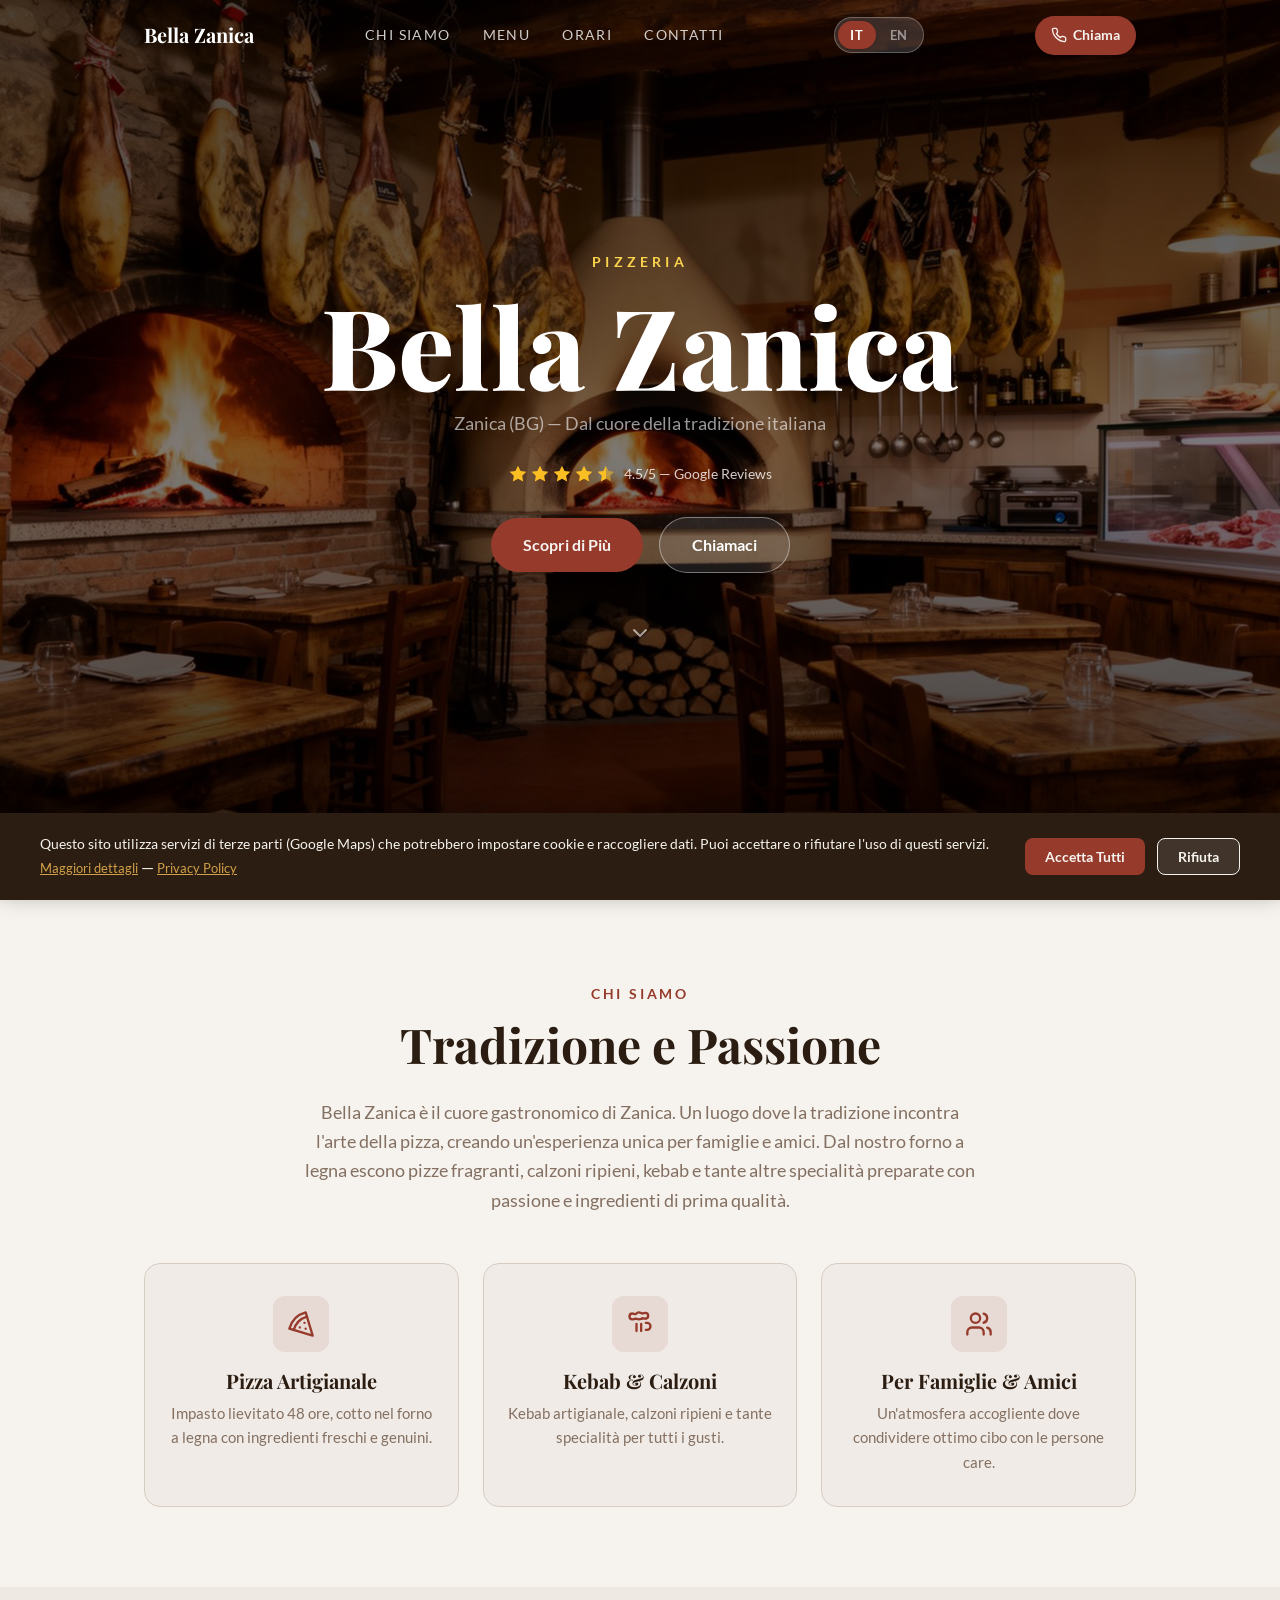
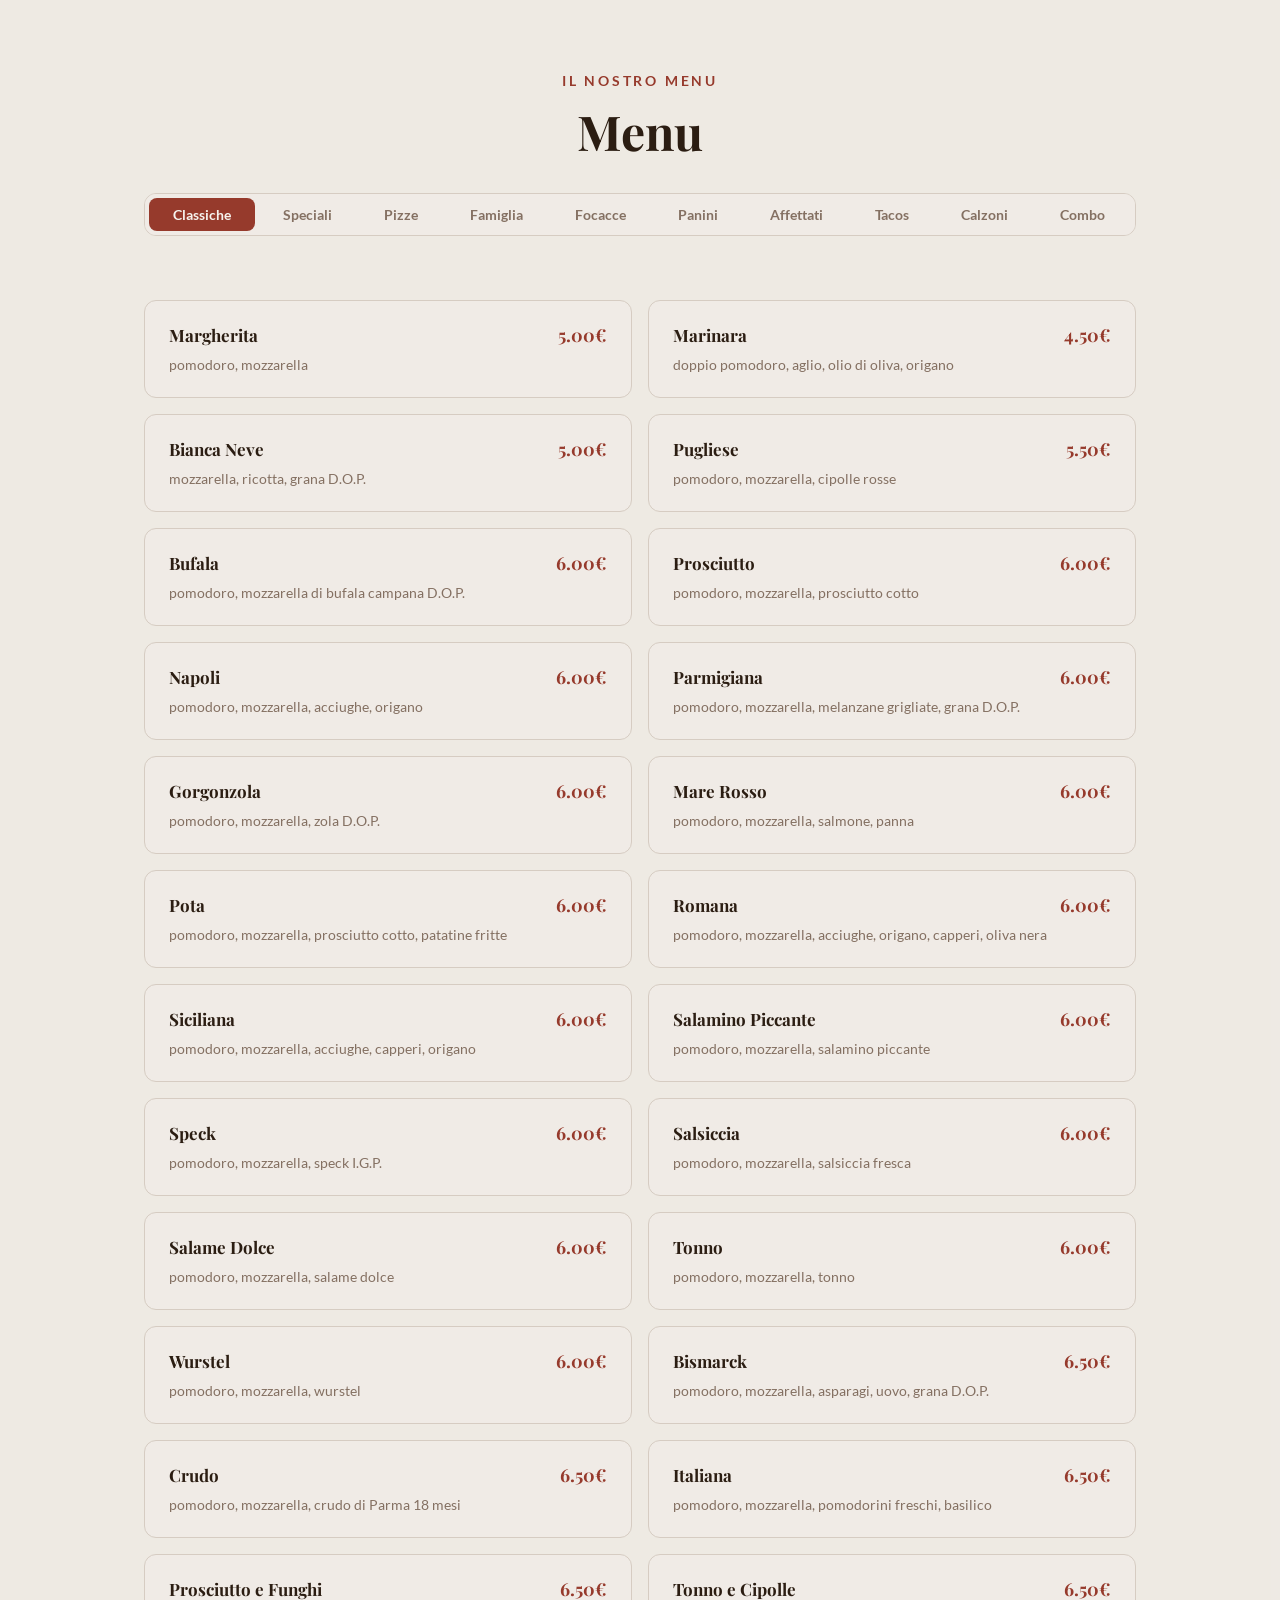
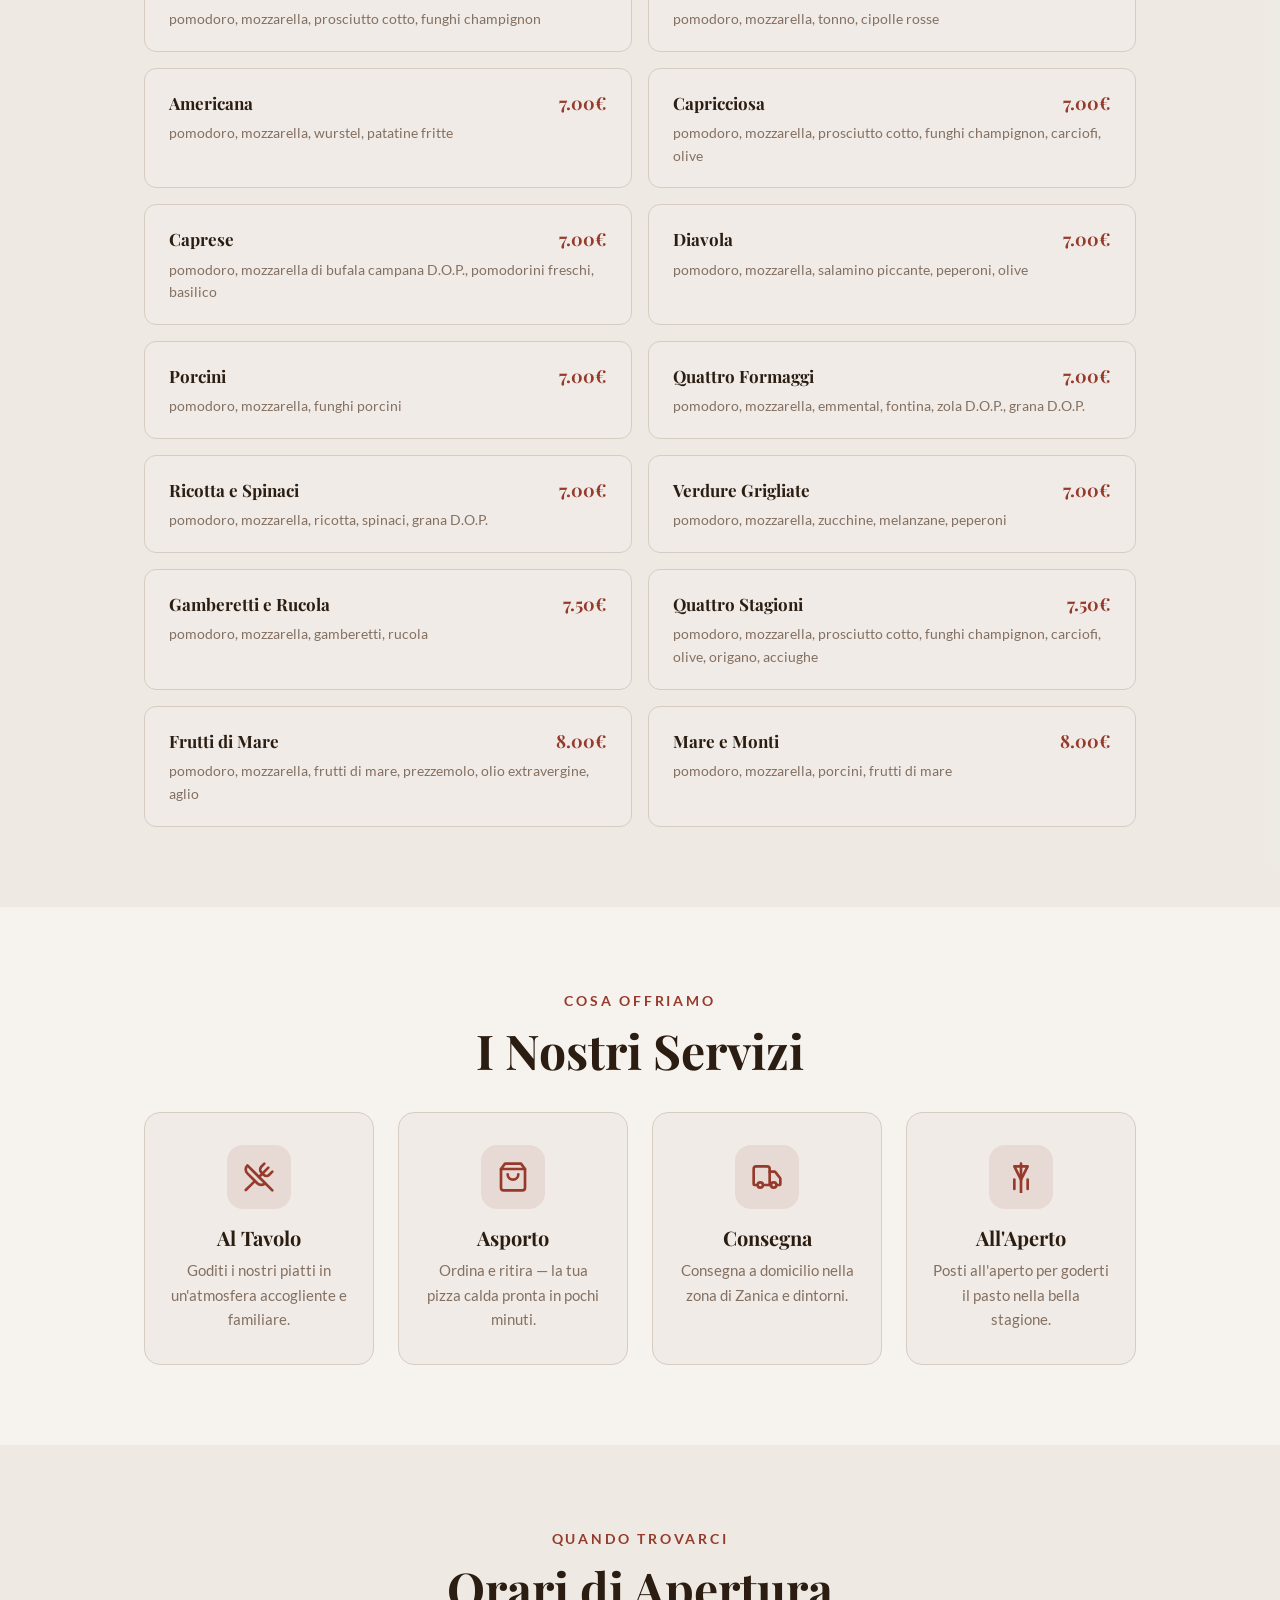
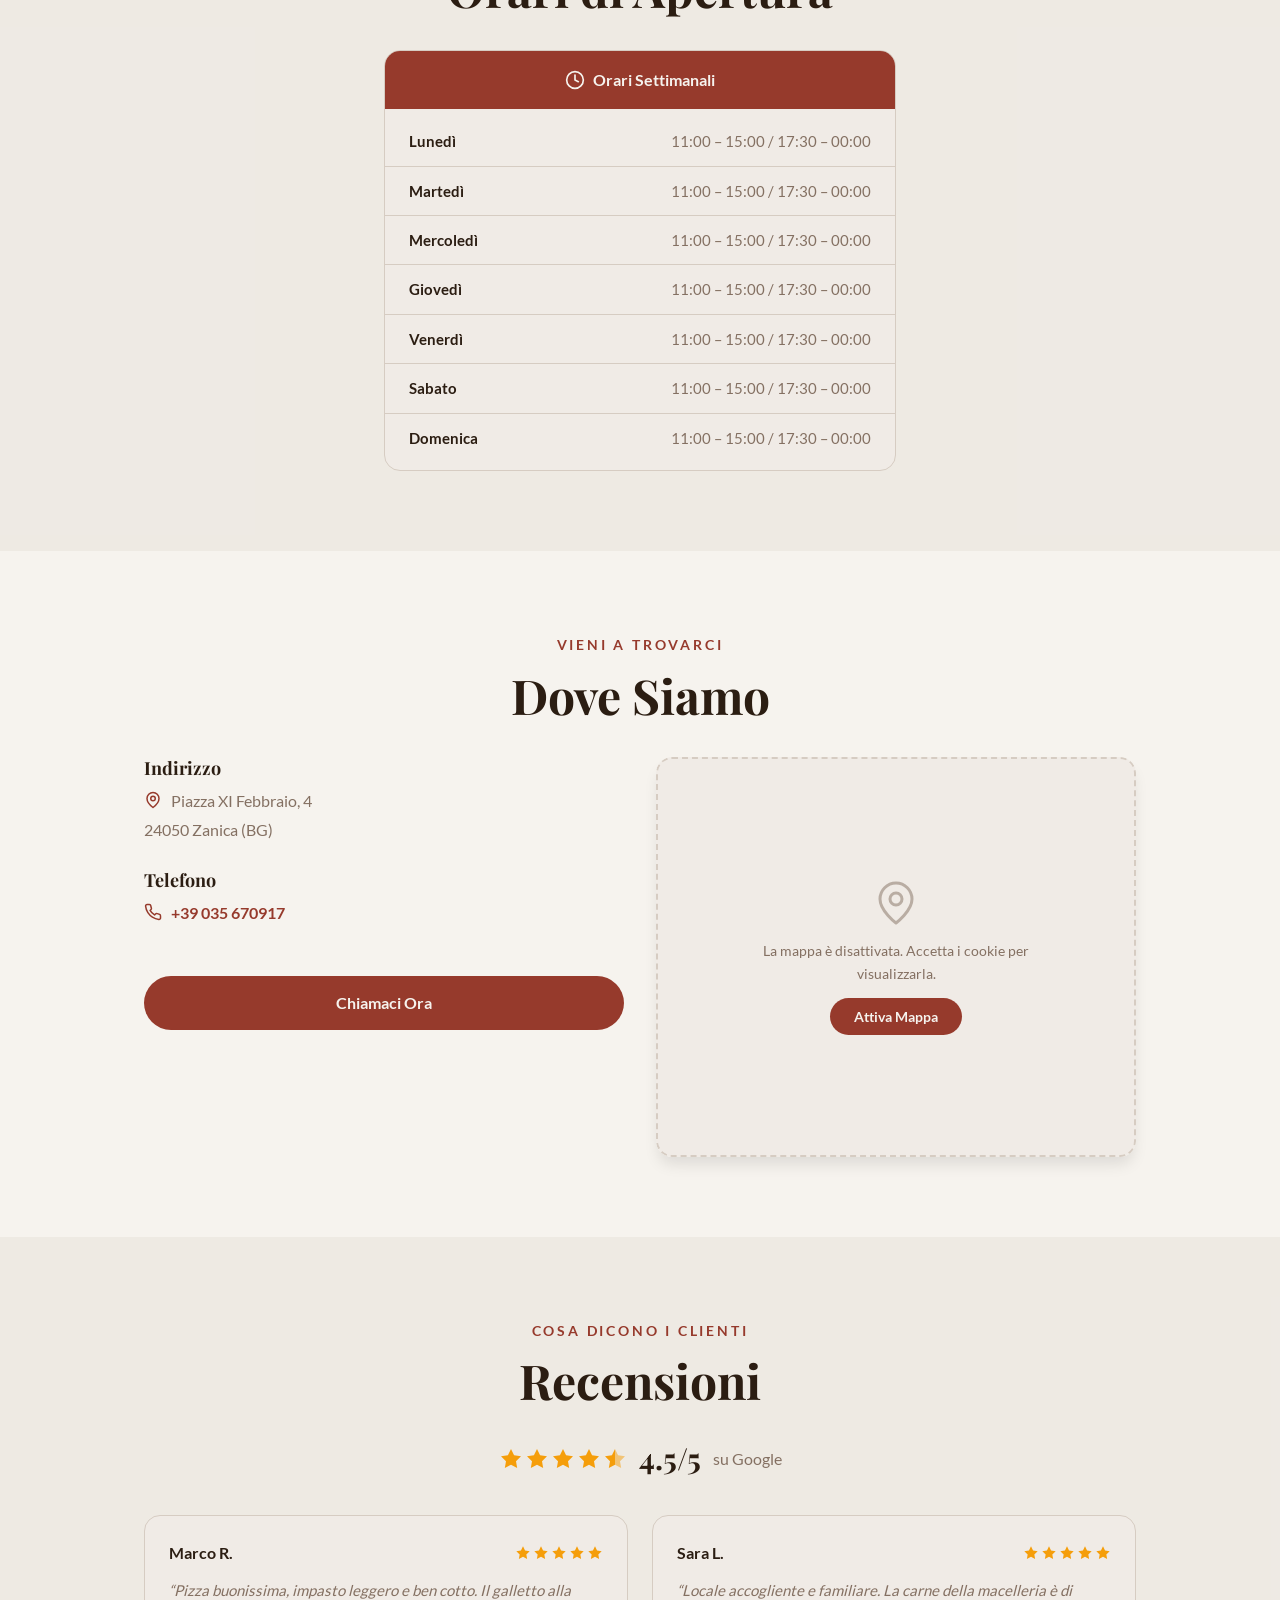
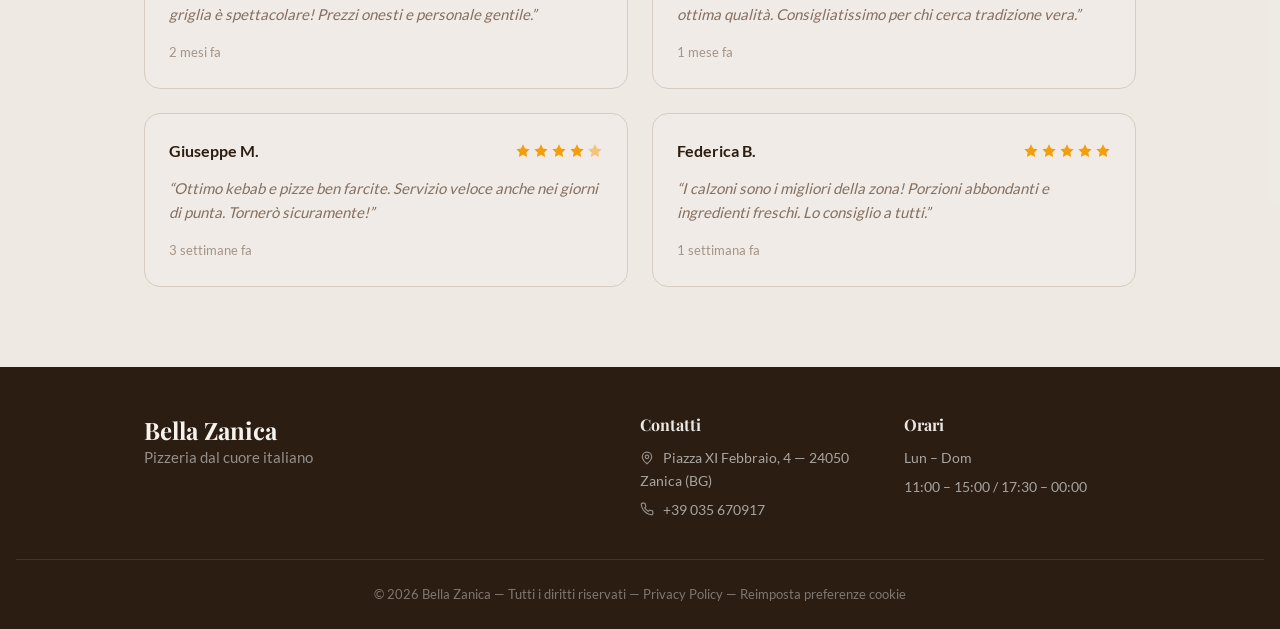
==== commit 1b198f01: "Remove mirondavide.com credit link from footer Co-Authored-By: Claude Fable 5 <noreply@anthropic.com" ====
--- a/index.html
+++ b/index.html
@@ -955,7 +955,7 @@
       </div>
     </div>
     <div class="footer-bottom">
-      <p>&copy; <span id="year"></span> Bella Zanica &mdash; <span data-i18n="footer.rights">Tutti i diritti riservati</span> &mdash; <a href="/privacy.html" data-i18n="footer.privacy">Privacy Policy</a> &mdash; <a href="#" id="cookie-reset" data-i18n="footer.cookieReset">Reimposta preferenze cookie</a> &mdash; <span data-i18n="footer.madeBy">Sito web realizzato da</span> <a href="https://mirondavide.com/" target="_blank" rel="noopener noreferrer">mirondavide.com</a></p>
+      <p>&copy; <span id="year"></span> Bella Zanica &mdash; <span data-i18n="footer.rights">Tutti i diritti riservati</span> &mdash; <a href="/privacy.html" data-i18n="footer.privacy">Privacy Policy</a> &mdash; <a href="#" id="cookie-reset" data-i18n="footer.cookieReset">Reimposta preferenze cookie</a></p>
     </div>
   </footer>
 
